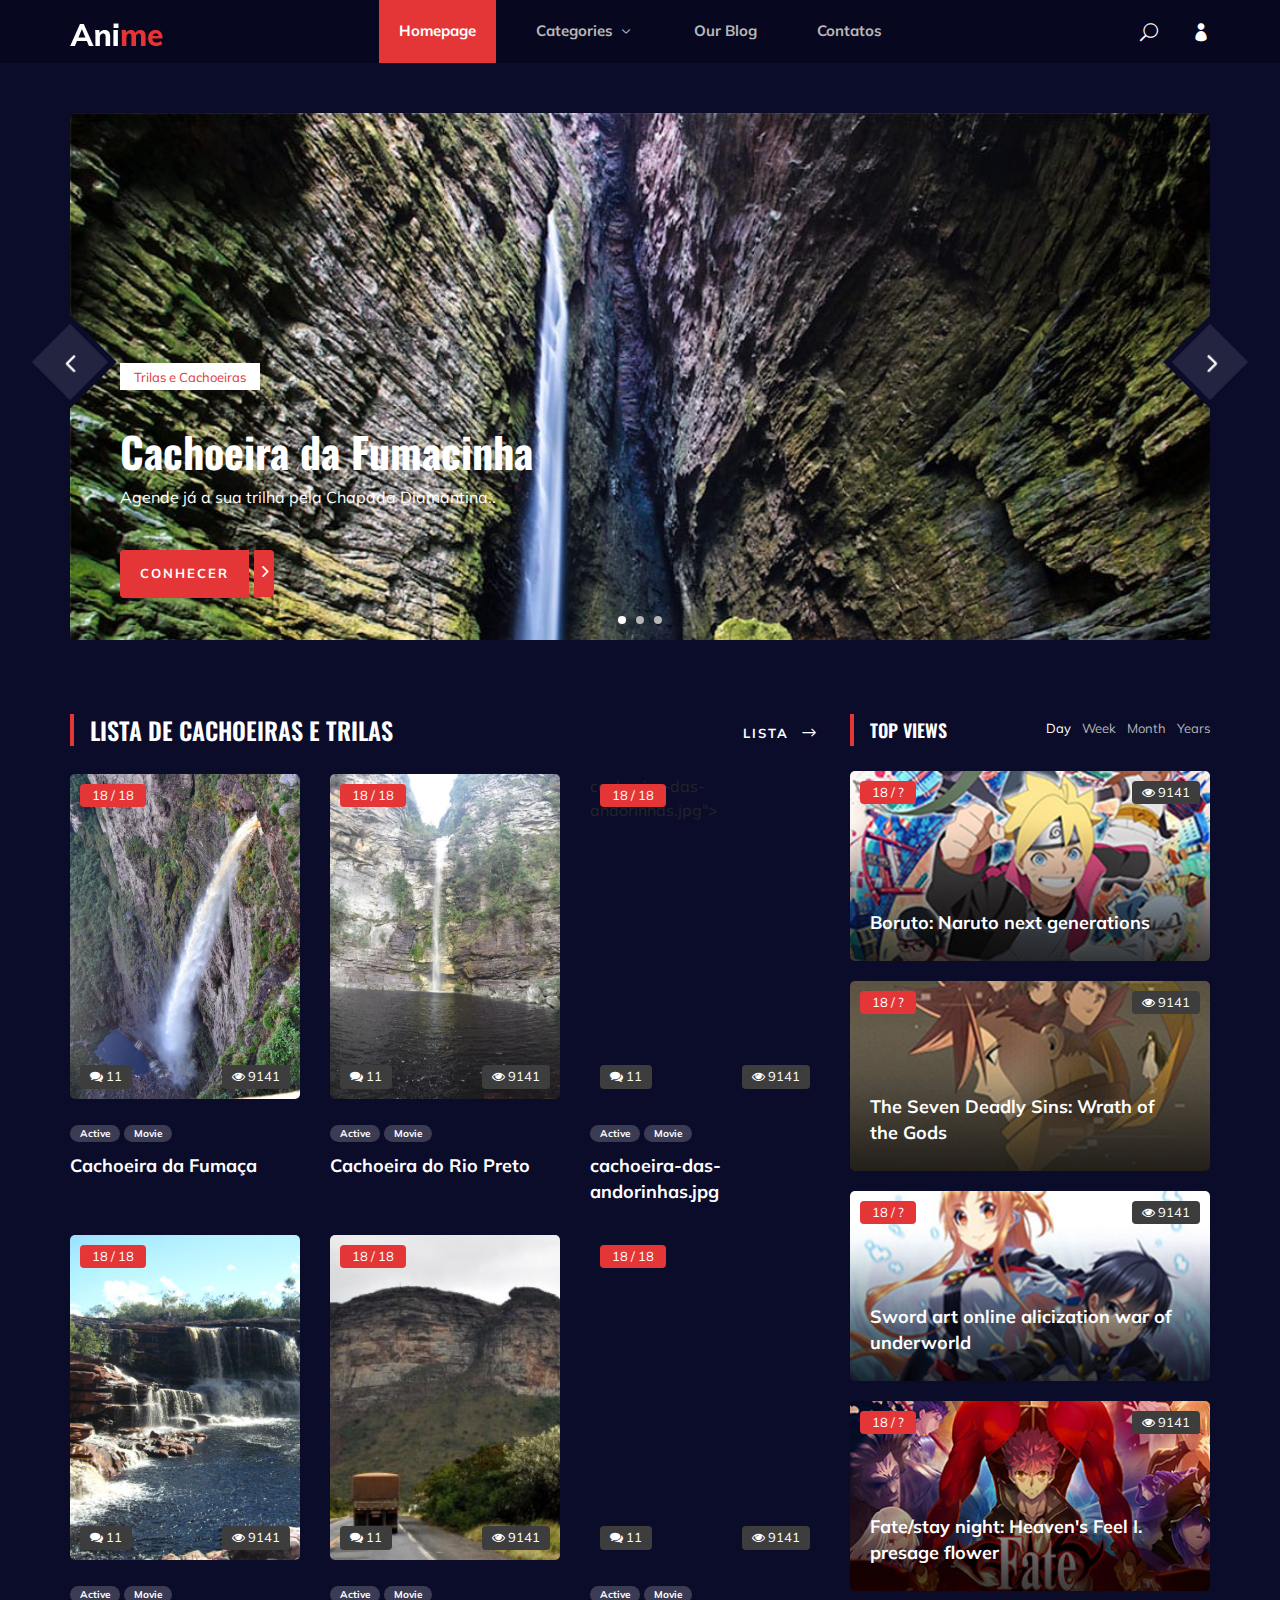
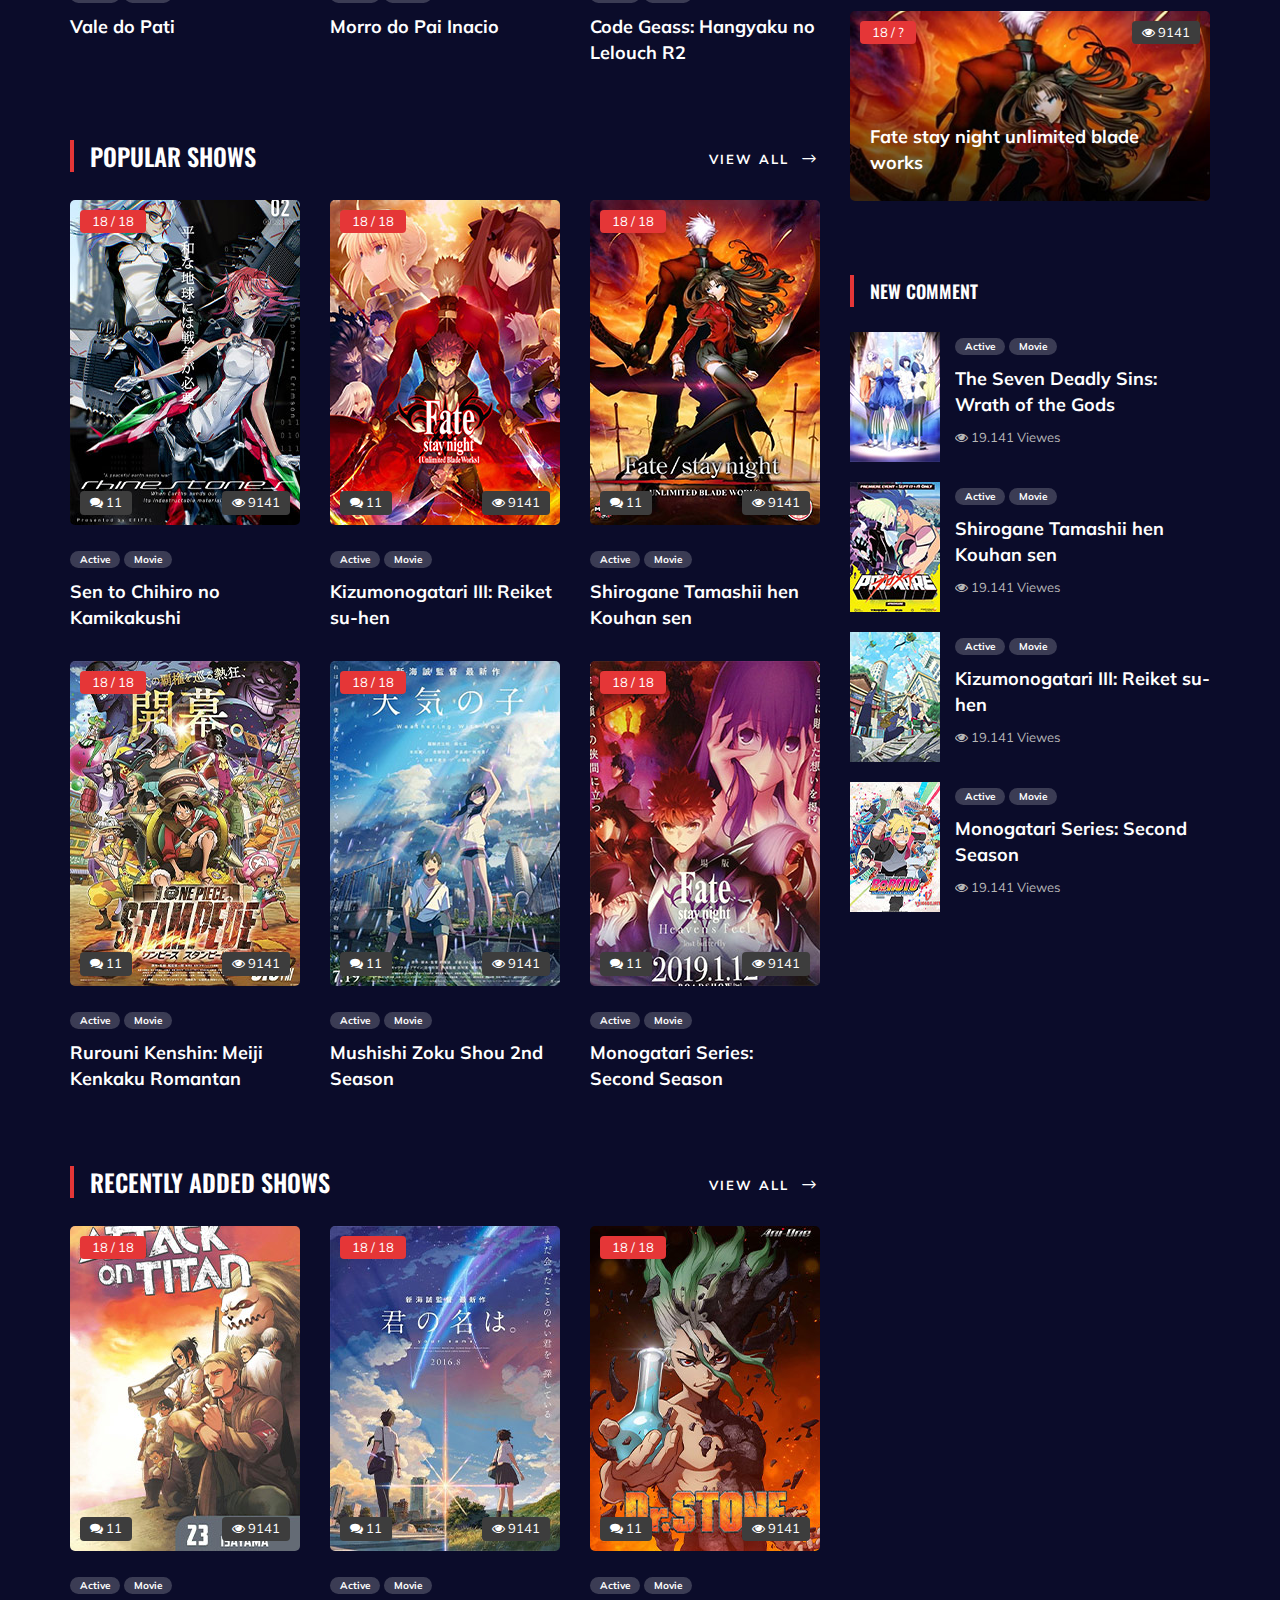
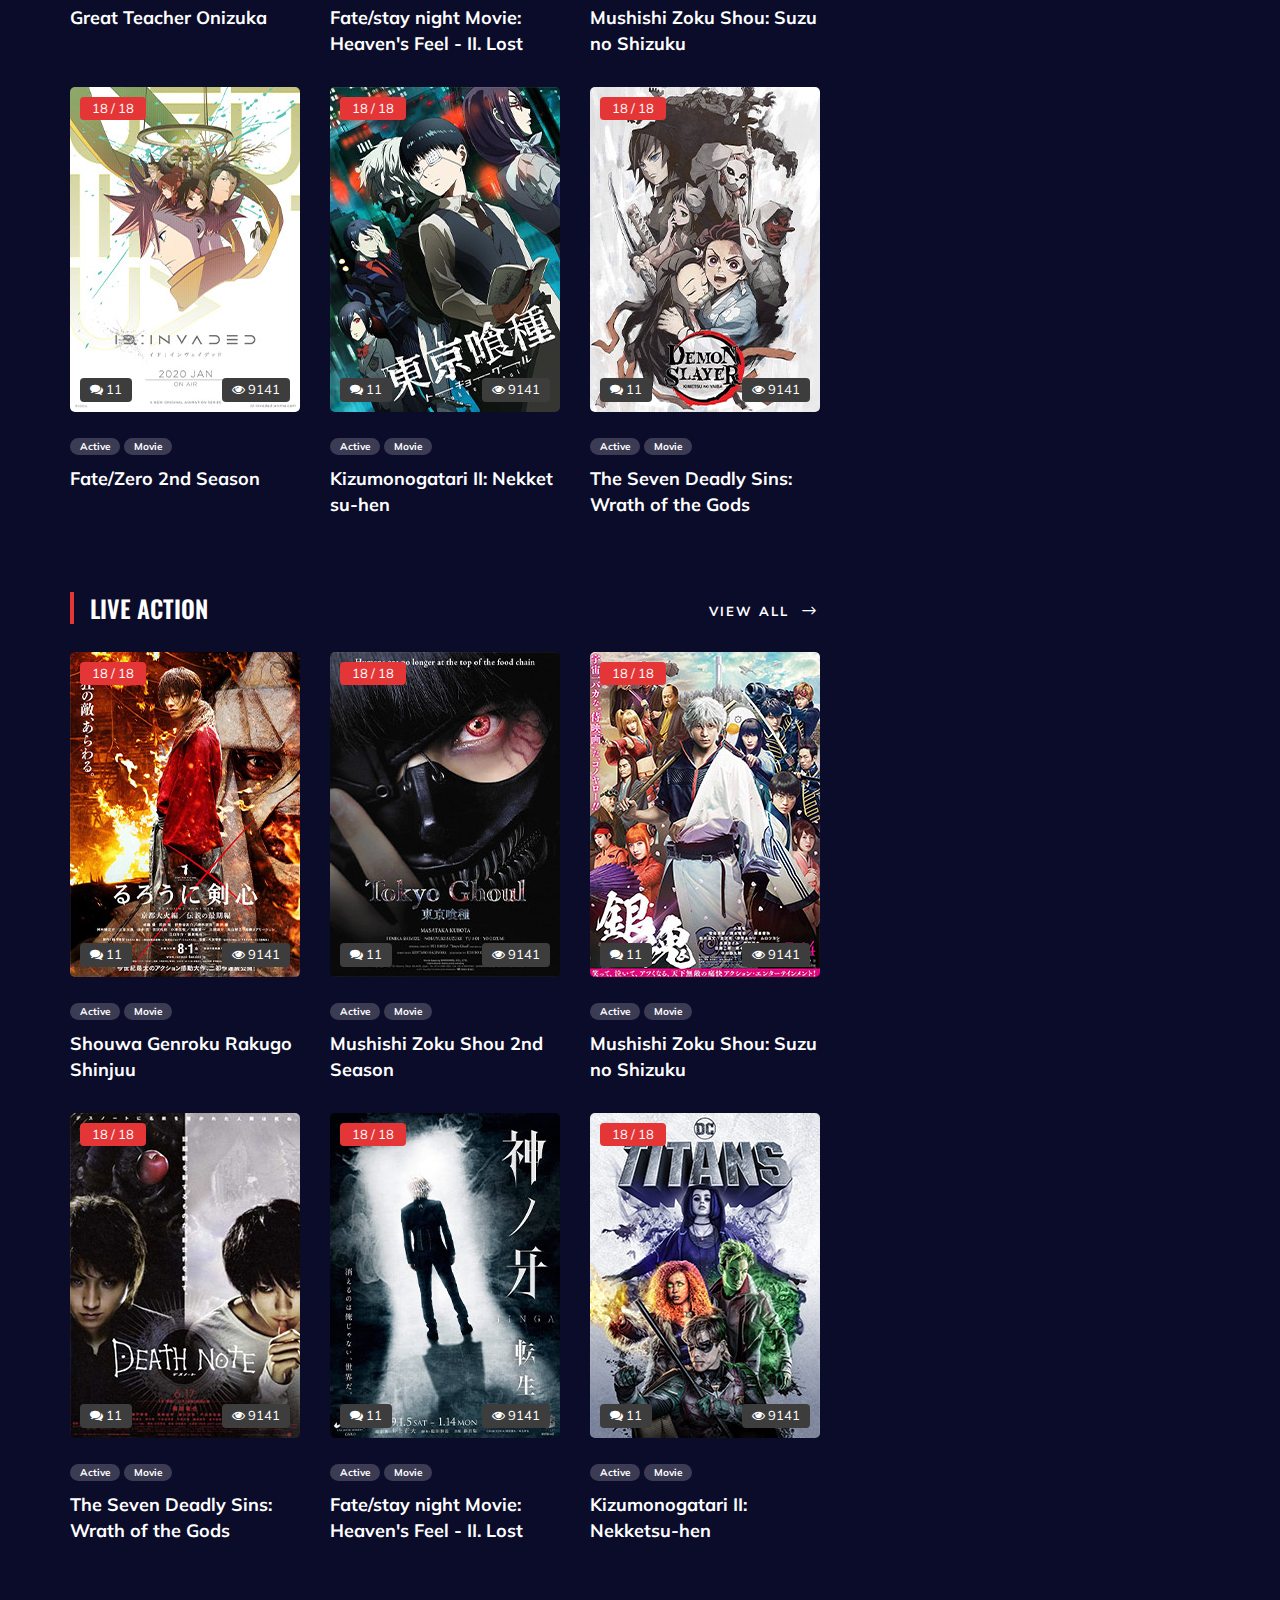
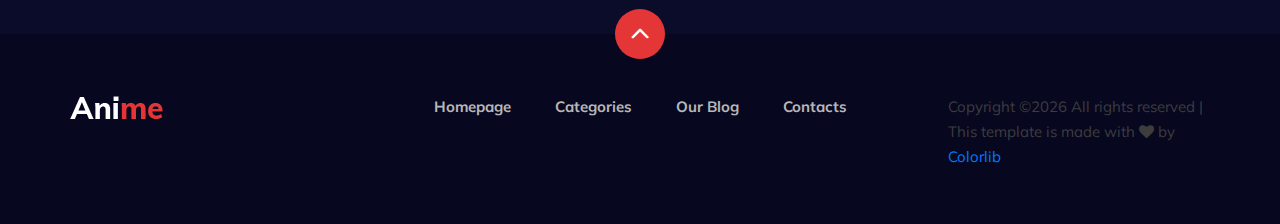
==== index.html @ 5fc37035 "primriro commit" ====
<!DOCTYPE html>
<html lang="zxx">

<head>
    <meta charset="UTF-8">
    <meta name="description" content="Anime Template">
    <meta name="keywords" content="Anime, unica, creative, html">
    <meta name="viewport" content="width=device-width, initial-scale=1.0">
    <meta http-equiv="X-UA-Compatible" content="ie=edge">
    <title>Turismo na Chapada</title>

    <!-- Google Font -->
    <link href="https://fonts.googleapis.com/css2?family=Oswald:wght@300;400;500;600;700&display=swap" rel="stylesheet">
    <link href="https://fonts.googleapis.com/css2?family=Mulish:wght@300;400;500;600;700;800;900&display=swap"
    rel="stylesheet">

    <!-- Css Styles -->
    <link rel="stylesheet" href="css/bootstrap.min.css" type="text/css">
    <link rel="stylesheet" href="css/font-awesome.min.css" type="text/css">
    <link rel="stylesheet" href="css/elegant-icons.css" type="text/css">
    <link rel="stylesheet" href="css/plyr.css" type="text/css">
    <link rel="stylesheet" href="css/nice-select.css" type="text/css">
    <link rel="stylesheet" href="css/owl.carousel.min.css" type="text/css">
    <link rel="stylesheet" href="css/slicknav.min.css" type="text/css">
    <link rel="stylesheet" href="css/style.css" type="text/css">
</head>

<body>
    <!-- Page Preloder -->
    <div id="preloder">
        <div class="loader"></div>
    </div>

    <!-- Header Section Begin -->
    <header class="header">
        <div class="container">
            <div class="row">
                <div class="col-lg-2">
                    <div class="header__logo">
                        <a href="./index.html">
                            <img src="img/logo.png" alt="">
                        </a>
                    </div>
                </div>
                <div class="col-lg-8">
                    <div class="header__nav">
                        <nav class="header__menu mobile-menu">
                            <ul>
                                <li class="active"><a href="./index.html">Homepage</a></li>
                                <li><a href="./categories.html">Categories <span class="arrow_carrot-down"></span></a>
                                    <ul class="dropdown">
                                        <li><a href="./categories.html">Categories</a></li>
                                        <li><a href="./anime-details.html">Anime Details</a></li>
                                        <li><a href="./anime-watching.html">Anime Watching</a></li>
                                        <li><a href="./blog-details.html">Blog Details</a></li>
                                        <li><a href="./signup.html">Sign Up</a></li>
                                        <li><a href="./login.html">Login</a></li>
                                    </ul>
                                </li>
                                <li><a href="./blog.html">Our Blog</a></li>
                                <li><a href="#">Contatos</a></li>
                            </ul>
                        </nav>
                    </div>
                </div>
                <div class="col-lg-2">
                    <div class="header__right">
                        <a href="#" class="search-switch"><span class="icon_search"></span></a>
                        <a href="./login.html"><span class="icon_profile"></span></a>
                    </div>
                </div>
            </div>
            <div id="mobile-menu-wrap"></div>
        </div>
    </header>
    <!-- Header End -->

    <!-- Hero Section Begin -->
    <section class="hero">
        <div class="container">
            <div class="hero__slider owl-carousel">
                <div class="hero__items set-bg" data-setbg="img/hero/cachoeira-da-fumacinha.jpg">
                    <div class="row">
                        <div class="col-lg-6">
                            <div class="hero__text">
                                <div class="label">Trilas e Cachoeiras</div>
                                <h2>Cachoeira da Fumacinha</h2>
                                <p>Agende já a sua trilha pela Chapada Diamantina..</p>
                                <a href="#"><span>Conhecer</span> <i class="fa fa-angle-right"></i></a>
                            </div>
                        </div>
                    </div>
                </div>
                <div class="hero__items set-bg" data-setbg="img/hero/cachoeira-do-buracao.jpg">
                    <div class="row">
                        <div class="col-lg-6">
                            <div class="hero__text">
                                <div class="label">Trilas e Cachoeiras</div>
                                <h2>Cachoeira do Buracão</h2>
                                <p>São 80m de queda dagua numa linda cachoeira...</p>
                                <a href="#"><span>Conhecer mais detalhes</span> <i class="fa fa-angle-right"></i></a>
                            </div>
                        </div>
                    </div>
                </div>
                <div class="hero__items set-bg" data-setbg="img/hero/cachoeira-do-licuri.jpg">
                    <div class="row">
                        <div class="col-lg-6">
                            <div class="hero__text">
                                <div class="label">Trilhas e Cachoeiras</div>
                                <h2>Cachoeira do Licuri</h2>
                                <p>Um belo oassis escondido..</p>
                                <a href="#"><span>Conhecer mais detalhes</span> <i class="fa fa-angle-right"></i></a>
                            </div>
                        </div>
                    </div>
                </div>
            </div>
        </div>
    </section>
    <!-- Hero Section End -->

    <!-- Product Section Begin -->
    <section class="product spad">
        <div class="container">
            <div class="row">
                <div class="col-lg-8">
                    <div class="trending__product">
                        <div class="row">
                            <div class="col-lg-8 col-md-8 col-sm-8">
                                <div class="section-title">
                                    <h4> Lista de Cachoeiras e Trilas</h4>
                                </div>
                            </div>
                            <div class="col-lg-4 col-md-4 col-sm-4">
                                <div class="btn__all">
                                    <a href="#" class="primary-btn">Lista <span class="arrow_right"></span></a>
                                </div>
                            </div>
                        </div>
                        <div class="row">
                            <div class="col-lg-4 col-md-6 col-sm-6">
                                <div class="product__item">
                                    <div class="product__item__pic set-bg" data-setbg="img/cachoeiras_trilhas/cachoeira-da-fumaca.jpg">
                                        <div class="ep">18 / 18</div>
                                        <div class="comment"><i class="fa fa-comments"></i> 11</div>
                                        <div class="view"><i class="fa fa-eye"></i> 9141</div>
                                    </div>
                                    <div class="product__item__text">
                                        <ul>
                                            <li>Active</li>
                                            <li>Movie</li>
                                        </ul>
                                        <h5><a href="#">Cachoeira da Fumaça</a></h5>
                                    </div>
                                </div>
                            </div>
                            <div class="col-lg-4 col-md-6 col-sm-6">
                                <div class="product__item">
                                    <div class="product__item__pic set-bg" data-setbg="img/cachoeiras_trilhas/cachoeira-do-rio-preto.jpg">
                                        <div class="ep">18 / 18</div>
                                        <div class="comment"><i class="fa fa-comments"></i> 11</div>
                                        <div class="view"><i class="fa fa-eye"></i> 9141</div>
                                    </div>
                                    <div class="product__item__text">
                                        <ul>
                                            <li>Active</li>
                                            <li>Movie</li>
                                        </ul>
                                        <h5><a href="#">Cachoeira do Rio Preto</a></h5>
                                    </div>
                                </div>
                            </div>
                            <div class="col-lg-4 col-md-6 col-sm-6">
                                <div class="product__item">
                                    <div class="product__item__pic set-bg" data-setbg="img/                                    <div class="product__item__pic set-bg" data-setbg="img/cachoeiras_trilhas/cachoeira-das-andorinhas.jpg">
                                        cachoeira-das-andorinhas.jpg">
                                        <div class="ep">18 / 18</div>
                                        <div class="comment"><i class="fa fa-comments"></i> 11</div>
                                        <div class="view"><i class="fa fa-eye"></i> 9141</div>
                                    </div>
                                    <div class="product__item__text">
                                        <ul>
                                            <li>Active</li>
                                            <li>Movie</li>
                                        </ul>
                                        <h5><a href="#">cachoeira-das-andorinhas.jpg</a></h5>
                                    </div>
                                </div>
                            </div>
                            <div class="col-lg-4 col-md-6 col-sm-6">
                                <div class="product__item">
                                    <div class="product__item__pic set-bg" data-setbg="img/cachoeiras_trilhas/cachoeira-das-andorinhas.jpg">
                                        <div class="ep">18 / 18</div>
                                        <div class="comment"><i class="fa fa-comments"></i> 11</div>
                                        <div class="view"><i class="fa fa-eye"></i> 9141</div>
                                    </div>
                                    <div class="product__item__text">
                                        <ul>
                                            <li>Active</li>
                                            <li>Movie</li>
                                        </ul>
                                        <h5><a href="#">Vale do Pati</a></h5>
                                    </div>
                                </div>
                            </div>
                            <div class="col-lg-4 col-md-6 col-sm-6">
                                <div class="product__item">
                                    <div class="product__item__pic set-bg" data-setbg="img/cachoeiras_trilhas/morro-do-pai-inacio.jpg">
                                        <div class="ep">18 / 18</div>
                                        <div class="comment"><i class="fa fa-comments"></i> 11</div>
                                        <div class="view"><i class="fa fa-eye"></i> 9141</div>
                                    </div>
                                    <div class="product__item__text">
                                        <ul>
                                            <li>Active</li>
                                            <li>Movie</li>
                                        </ul>
                                        <h5><a href="#">Morro do Pai Inacio</a></h5>
                                    </div>
                                </div>
                            </div>
                            <div class="col-lg-4 col-md-6 col-sm-6">
                                <div class="product__item">
                                    <div class="product__item__pic set-bg" data-setbg="img/trending/trend-6.jpg">
                                        <div class="ep">18 / 18</div>
                                        <div class="comment"><i class="fa fa-comments"></i> 11</div>
                                        <div class="view"><i class="fa fa-eye"></i> 9141</div>
                                    </div>
                                    <div class="product__item__text">
                                        <ul>
                                            <li>Active</li>
                                            <li>Movie</li>
                                        </ul>
                                        <h5><a href="#">Code Geass: Hangyaku no Lelouch R2</a></h5>
                                    </div>
                                </div>
                            </div>
                        </div>
                    </div>
                    <div class="popular__product">
                        <div class="row">
                            <div class="col-lg-8 col-md-8 col-sm-8">
                                <div class="section-title">
                                    <h4>Popular Shows</h4>
                                </div>
                            </div>
                            <div class="col-lg-4 col-md-4 col-sm-4">
                                <div class="btn__all">
                                    <a href="#" class="primary-btn">View All <span class="arrow_right"></span></a>
                                </div>
                            </div>
                        </div>
                        <div class="row">
                            <div class="col-lg-4 col-md-6 col-sm-6">
                                <div class="product__item">
                                    <div class="product__item__pic set-bg" data-setbg="img/popular/popular-1.jpg">
                                        <div class="ep">18 / 18</div>
                                        <div class="comment"><i class="fa fa-comments"></i> 11</div>
                                        <div class="view"><i class="fa fa-eye"></i> 9141</div>
                                    </div>
                                    <div class="product__item__text">
                                        <ul>
                                            <li>Active</li>
                                            <li>Movie</li>
                                        </ul>
                                        <h5><a href="#">Sen to Chihiro no Kamikakushi</a></h5>
                                    </div>
                                </div>
                            </div>
                            <div class="col-lg-4 col-md-6 col-sm-6">
                                <div class="product__item">
                                    <div class="product__item__pic set-bg" data-setbg="img/popular/popular-2.jpg">
                                        <div class="ep">18 / 18</div>
                                        <div class="comment"><i class="fa fa-comments"></i> 11</div>
                                        <div class="view"><i class="fa fa-eye"></i> 9141</div>
                                    </div>
                                    <div class="product__item__text">
                                        <ul>
                                            <li>Active</li>
                                            <li>Movie</li>
                                        </ul>
                                        <h5><a href="#">Kizumonogatari III: Reiket su-hen</a></h5>
                                    </div>
                                </div>
                            </div>
                            <div class="col-lg-4 col-md-6 col-sm-6">
                                <div class="product__item">
                                    <div class="product__item__pic set-bg" data-setbg="img/popular/popular-3.jpg">
                                        <div class="ep">18 / 18</div>
                                        <div class="comment"><i class="fa fa-comments"></i> 11</div>
                                        <div class="view"><i class="fa fa-eye"></i> 9141</div>
                                    </div>
                                    <div class="product__item__text">
                                        <ul>
                                            <li>Active</li>
                                            <li>Movie</li>
                                        </ul>
                                        <h5><a href="#">Shirogane Tamashii hen Kouhan sen</a></h5>
                                    </div>
                                </div>
                            </div>
                            <div class="col-lg-4 col-md-6 col-sm-6">
                                <div class="product__item">
                                    <div class="product__item__pic set-bg" data-setbg="img/popular/popular-4.jpg">
                                        <div class="ep">18 / 18</div>
                                        <div class="comment"><i class="fa fa-comments"></i> 11</div>
                                        <div class="view"><i class="fa fa-eye"></i> 9141</div>
                                    </div>
                                    <div class="product__item__text">
                                        <ul>
                                            <li>Active</li>
                                            <li>Movie</li>
                                        </ul>
                                        <h5><a href="#">Rurouni Kenshin: Meiji Kenkaku Romantan</a></h5>
                                    </div>
                                </div>
                            </div>
                            <div class="col-lg-4 col-md-6 col-sm-6">
                                <div class="product__item">
                                    <div class="product__item__pic set-bg" data-setbg="img/popular/popular-5.jpg">
                                        <div class="ep">18 / 18</div>
                                        <div class="comment"><i class="fa fa-comments"></i> 11</div>
                                        <div class="view"><i class="fa fa-eye"></i> 9141</div>
                                    </div>
                                    <div class="product__item__text">
                                        <ul>
                                            <li>Active</li>
                                            <li>Movie</li>
                                        </ul>
                                        <h5><a href="#">Mushishi Zoku Shou 2nd Season</a></h5>
                                    </div>
                                </div>
                            </div>
                            <div class="col-lg-4 col-md-6 col-sm-6">
                                <div class="product__item">
                                    <div class="product__item__pic set-bg" data-setbg="img/popular/popular-6.jpg">
                                        <div class="ep">18 / 18</div>
                                        <div class="comment"><i class="fa fa-comments"></i> 11</div>
                                        <div class="view"><i class="fa fa-eye"></i> 9141</div>
                                    </div>
                                    <div class="product__item__text">
                                        <ul>
                                            <li>Active</li>
                                            <li>Movie</li>
                                        </ul>
                                        <h5><a href="#">Monogatari Series: Second Season</a></h5>
                                    </div>
                                </div>
                            </div>
                        </div>
                    </div>
                    <div class="recent__product">
                        <div class="row">
                            <div class="col-lg-8 col-md-8 col-sm-8">
                                <div class="section-title">
                                    <h4>Recently Added Shows</h4>
                                </div>
                            </div>
                            <div class="col-lg-4 col-md-4 col-sm-4">
                                <div class="btn__all">
                                    <a href="#" class="primary-btn">View All <span class="arrow_right"></span></a>
                                </div>
                            </div>
                        </div>
                        <div class="row">
                            <div class="col-lg-4 col-md-6 col-sm-6">
                                <div class="product__item">
                                    <div class="product__item__pic set-bg" data-setbg="img/recent/recent-1.jpg">
                                        <div class="ep">18 / 18</div>
                                        <div class="comment"><i class="fa fa-comments"></i> 11</div>
                                        <div class="view"><i class="fa fa-eye"></i> 9141</div>
                                    </div>
                                    <div class="product__item__text">
                                        <ul>
                                            <li>Active</li>
                                            <li>Movie</li>
                                        </ul>
                                        <h5><a href="#">Great Teacher Onizuka</a></h5>
                                    </div>
                                </div>
                            </div>
                            <div class="col-lg-4 col-md-6 col-sm-6">
                                <div class="product__item">
                                    <div class="product__item__pic set-bg" data-setbg="img/recent/recent-2.jpg">
                                        <div class="ep">18 / 18</div>
                                        <div class="comment"><i class="fa fa-comments"></i> 11</div>
                                        <div class="view"><i class="fa fa-eye"></i> 9141</div>
                                    </div>
                                    <div class="product__item__text">
                                        <ul>
                                            <li>Active</li>
                                            <li>Movie</li>
                                        </ul>
                                        <h5><a href="#">Fate/stay night Movie: Heaven's Feel - II. Lost</a></h5>
                                    </div>
                                </div>
                            </div>
                            <div class="col-lg-4 col-md-6 col-sm-6">
                                <div class="product__item">
                                    <div class="product__item__pic set-bg" data-setbg="img/recent/recent-3.jpg">
                                        <div class="ep">18 / 18</div>
                                        <div class="comment"><i class="fa fa-comments"></i> 11</div>
                                        <div class="view"><i class="fa fa-eye"></i> 9141</div>
                                    </div>
                                    <div class="product__item__text">
                                        <ul>
                                            <li>Active</li>
                                            <li>Movie</li>
                                        </ul>
                                        <h5><a href="#">Mushishi Zoku Shou: Suzu no Shizuku</a></h5>
                                    </div>
                                </div>
                            </div>
                            <div class="col-lg-4 col-md-6 col-sm-6">
                                <div class="product__item">
                                    <div class="product__item__pic set-bg" data-setbg="img/recent/recent-4.jpg">
                                        <div class="ep">18 / 18</div>
                                        <div class="comment"><i class="fa fa-comments"></i> 11</div>
                                        <div class="view"><i class="fa fa-eye"></i> 9141</div>
                                    </div>
                                    <div class="product__item__text">
                                        <ul>
                                            <li>Active</li>
                                            <li>Movie</li>
                                        </ul>
                                        <h5><a href="#">Fate/Zero 2nd Season</a></h5>
                                    </div>
                                </div>
                            </div>
                            <div class="col-lg-4 col-md-6 col-sm-6">
                                <div class="product__item">
                                    <div class="product__item__pic set-bg" data-setbg="img/recent/recent-5.jpg">
                                        <div class="ep">18 / 18</div>
                                        <div class="comment"><i class="fa fa-comments"></i> 11</div>
                                        <div class="view"><i class="fa fa-eye"></i> 9141</div>
                                    </div>
                                    <div class="product__item__text">
                                        <ul>
                                            <li>Active</li>
                                            <li>Movie</li>
                                        </ul>
                                        <h5><a href="#">Kizumonogatari II: Nekket su-hen</a></h5>
                                    </div>
                                </div>
                            </div>
                            <div class="col-lg-4 col-md-6 col-sm-6">
                                <div class="product__item">
                                    <div class="product__item__pic set-bg" data-setbg="img/recent/recent-6.jpg">
                                        <div class="ep">18 / 18</div>
                                        <div class="comment"><i class="fa fa-comments"></i> 11</div>
                                        <div class="view"><i class="fa fa-eye"></i> 9141</div>
                                    </div>
                                    <div class="product__item__text">
                                        <ul>
                                            <li>Active</li>
                                            <li>Movie</li>
                                        </ul>
                                        <h5><a href="#">The Seven Deadly Sins: Wrath of the Gods</a></h5>
                                    </div>
                                </div>
                            </div>
                        </div>
                    </div>
                    <div class="live__product">
                        <div class="row">
                            <div class="col-lg-8 col-md-8 col-sm-8">
                                <div class="section-title">
                                    <h4>Live Action</h4>
                                </div>
                            </div>
                            <div class="col-lg-4 col-md-4 col-sm-4">
                                <div class="btn__all">
                                    <a href="#" class="primary-btn">View All <span class="arrow_right"></span></a>
                                </div>
                            </div>
                        </div>
                        <div class="row">
                            <div class="col-lg-4 col-md-6 col-sm-6">
                                <div class="product__item">
                                    <div class="product__item__pic set-bg" data-setbg="img/live/live-1.jpg">
                                        <div class="ep">18 / 18</div>
                                        <div class="comment"><i class="fa fa-comments"></i> 11</div>
                                        <div class="view"><i class="fa fa-eye"></i> 9141</div>
                                    </div>
                                    <div class="product__item__text">
                                        <ul>
                                            <li>Active</li>
                                            <li>Movie</li>
                                        </ul>
                                        <h5><a href="#">Shouwa Genroku Rakugo Shinjuu</a></h5>
                                    </div>
                                </div>
                            </div>
                            <div class="col-lg-4 col-md-6 col-sm-6">
                                <div class="product__item">
                                    <div class="product__item__pic set-bg" data-setbg="img/live/live-2.jpg">
                                        <div class="ep">18 / 18</div>
                                        <div class="comment"><i class="fa fa-comments"></i> 11</div>
                                        <div class="view"><i class="fa fa-eye"></i> 9141</div>
                                    </div>
                                    <div class="product__item__text">
                                        <ul>
                                            <li>Active</li>
                                            <li>Movie</li>
                                        </ul>
                                        <h5><a href="#">Mushishi Zoku Shou 2nd Season</a></h5>
                                    </div>
                                </div>
                            </div>
                            <div class="col-lg-4 col-md-6 col-sm-6">
                                <div class="product__item">
                                    <div class="product__item__pic set-bg" data-setbg="img/live/live-3.jpg">
                                        <div class="ep">18 / 18</div>
                                        <div class="comment"><i class="fa fa-comments"></i> 11</div>
                                        <div class="view"><i class="fa fa-eye"></i> 9141</div>
                                    </div>
                                    <div class="product__item__text">
                                        <ul>
                                            <li>Active</li>
                                            <li>Movie</li>
                                        </ul>
                                        <h5><a href="#">Mushishi Zoku Shou: Suzu no Shizuku</a></h5>
                                    </div>
                                </div>
                            </div>
                            <div class="col-lg-4 col-md-6 col-sm-6">
                                <div class="product__item">
                                    <div class="product__item__pic set-bg" data-setbg="img/live/live-4.jpg">
                                        <div class="ep">18 / 18</div>
                                        <div class="comment"><i class="fa fa-comments"></i> 11</div>
                                        <div class="view"><i class="fa fa-eye"></i> 9141</div>
                                    </div>
                                    <div class="product__item__text">
                                        <ul>
                                            <li>Active</li>
                                            <li>Movie</li>
                                        </ul>
                                        <h5><a href="#">The Seven Deadly Sins: Wrath of the Gods</a></h5>
                                    </div>
                                </div>
                            </div>
                            <div class="col-lg-4 col-md-6 col-sm-6">
                                <div class="product__item">
                                    <div class="product__item__pic set-bg" data-setbg="img/live/live-5.jpg">
                                        <div class="ep">18 / 18</div>
                                        <div class="comment"><i class="fa fa-comments"></i> 11</div>
                                        <div class="view"><i class="fa fa-eye"></i> 9141</div>
                                    </div>
                                    <div class="product__item__text">
                                        <ul>
                                            <li>Active</li>
                                            <li>Movie</li>
                                        </ul>
                                        <h5><a href="#">Fate/stay night Movie: Heaven's Feel - II. Lost</a></h5>
                                    </div>
                                </div>
                            </div>
                            <div class="col-lg-4 col-md-6 col-sm-6">
                                <div class="product__item">
                                    <div class="product__item__pic set-bg" data-setbg="img/live/live-6.jpg">
                                        <div class="ep">18 / 18</div>
                                        <div class="comment"><i class="fa fa-comments"></i> 11</div>
                                        <div class="view"><i class="fa fa-eye"></i> 9141</div>
                                    </div>
                                    <div class="product__item__text">
                                        <ul>
                                            <li>Active</li>
                                            <li>Movie</li>
                                        </ul>
                                        <h5><a href="#">Kizumonogatari II: Nekketsu-hen</a></h5>
                                    </div>
                                </div>
                            </div>
                        </div>
                    </div>
                </div>
                <div class="col-lg-4 col-md-6 col-sm-8">
                    <div class="product__sidebar">
                        <div class="product__sidebar__view">
                            <div class="section-title">
                                <h5>Top Views</h5>
                            </div>
                            <ul class="filter__controls">
                                <li class="active" data-filter="*">Day</li>
                                <li data-filter=".week">Week</li>
                                <li data-filter=".month">Month</li>
                                <li data-filter=".years">Years</li>
                            </ul>
                            <div class="filter__gallery">
                                <div class="product__sidebar__view__item set-bg mix day years"
                                data-setbg="img/sidebar/tv-1.jpg">
                                <div class="ep">18 / ?</div>
                                <div class="view"><i class="fa fa-eye"></i> 9141</div>
                                <h5><a href="#">Boruto: Naruto next generations</a></h5>
                            </div>
                            <div class="product__sidebar__view__item set-bg mix month week"
                            data-setbg="img/sidebar/tv-2.jpg">
                            <div class="ep">18 / ?</div>
                            <div class="view"><i class="fa fa-eye"></i> 9141</div>
                            <h5><a href="#">The Seven Deadly Sins: Wrath of the Gods</a></h5>
                        </div>
                        <div class="product__sidebar__view__item set-bg mix week years"
                        data-setbg="img/sidebar/tv-3.jpg">
                        <div class="ep">18 / ?</div>
                        <div class="view"><i class="fa fa-eye"></i> 9141</div>
                        <h5><a href="#">Sword art online alicization war of underworld</a></h5>
                    </div>
                    <div class="product__sidebar__view__item set-bg mix years month"
                    data-setbg="img/sidebar/tv-4.jpg">
                    <div class="ep">18 / ?</div>
                    <div class="view"><i class="fa fa-eye"></i> 9141</div>
                    <h5><a href="#">Fate/stay night: Heaven's Feel I. presage flower</a></h5>
                </div>
                <div class="product__sidebar__view__item set-bg mix day"
                data-setbg="img/sidebar/tv-5.jpg">
                <div class="ep">18 / ?</div>
                <div class="view"><i class="fa fa-eye"></i> 9141</div>
                <h5><a href="#">Fate stay night unlimited blade works</a></h5>
            </div>
        </div>
    </div>
    <div class="product__sidebar__comment">
        <div class="section-title">
            <h5>New Comment</h5>
        </div>
        <div class="product__sidebar__comment__item">
            <div class="product__sidebar__comment__item__pic">
                <img src="img/sidebar/comment-1.jpg" alt="">
            </div>
            <div class="product__sidebar__comment__item__text">
                <ul>
                    <li>Active</li>
                    <li>Movie</li>
                </ul>
                <h5><a href="#">The Seven Deadly Sins: Wrath of the Gods</a></h5>
                <span><i class="fa fa-eye"></i> 19.141 Viewes</span>
            </div>
        </div>
        <div class="product__sidebar__comment__item">
            <div class="product__sidebar__comment__item__pic">
                <img src="img/sidebar/comment-2.jpg" alt="">
            </div>
            <div class="product__sidebar__comment__item__text">
                <ul>
                    <li>Active</li>
                    <li>Movie</li>
                </ul>
                <h5><a href="#">Shirogane Tamashii hen Kouhan sen</a></h5>
                <span><i class="fa fa-eye"></i> 19.141 Viewes</span>
            </div>
        </div>
        <div class="product__sidebar__comment__item">
            <div class="product__sidebar__comment__item__pic">
                <img src="img/sidebar/comment-3.jpg" alt="">
            </div>
            <div class="product__sidebar__comment__item__text">
                <ul>
                    <li>Active</li>
                    <li>Movie</li>
                </ul>
                <h5><a href="#">Kizumonogatari III: Reiket su-hen</a></h5>
                <span><i class="fa fa-eye"></i> 19.141 Viewes</span>
            </div>
        </div>
        <div class="product__sidebar__comment__item">
            <div class="product__sidebar__comment__item__pic">
                <img src="img/sidebar/comment-4.jpg" alt="">
            </div>
            <div class="product__sidebar__comment__item__text">
                <ul>
                    <li>Active</li>
                    <li>Movie</li>
                </ul>
                <h5><a href="#">Monogatari Series: Second Season</a></h5>
                <span><i class="fa fa-eye"></i> 19.141 Viewes</span>
            </div>
        </div>
    </div>
</div>
</div>
</div>
</div>
</section>
<!-- Product Section End -->

<!-- Footer Section Begin -->
<footer class="footer">
    <div class="page-up">
        <a href="#" id="scrollToTopButton"><span class="arrow_carrot-up"></span></a>
    </div>
    <div class="container">
        <div class="row">
            <div class="col-lg-3">
                <div class="footer__logo">
                    <a href="./index.html"><img src="img/logo.png" alt=""></a>
                </div>
            </div>
            <div class="col-lg-6">
                <div class="footer__nav">
                    <ul>
                        <li class="active"><a href="./index.html">Homepage</a></li>
                        <li><a href="./categories.html">Categories</a></li>
                        <li><a href="./blog.html">Our Blog</a></li>
                        <li><a href="#">Contacts</a></li>
                    </ul>
                </div>
            </div>
            <div class="col-lg-3">
                <p><!-- Link back to Colorlib can't be removed. Template is licensed under CC BY 3.0. -->
                  Copyright &copy;<script>document.write(new Date().getFullYear());</script> All rights reserved | This template is made with <i class="fa fa-heart" aria-hidden="true"></i> by <a href="https://colorlib.com" target="_blank">Colorlib</a>
                  <!-- Link back to Colorlib can't be removed. Template is licensed under CC BY 3.0. --></p>

              </div>
          </div>
      </div>
  </footer>
  <!-- Footer Section End -->

  <!-- Search model Begin -->
  <div class="search-model">
    <div class="h-100 d-flex align-items-center justify-content-center">
        <div class="search-close-switch"><i class="icon_close"></i></div>
        <form class="search-model-form">
            <input type="text" id="search-input" placeholder="Search here.....">
        </form>
    </div>
</div>
<!-- Search model end -->

<!-- Js Plugins -->
<script src="js/jquery-3.3.1.min.js"></script>
<script src="js/bootstrap.min.js"></script>
<script src="js/player.js"></script>
<script src="js/jquery.nice-select.min.js"></script>
<script src="js/mixitup.min.js"></script>
<script src="js/jquery.slicknav.js"></script>
<script src="js/owl.carousel.min.js"></script>
<script src="js/main.js"></script>


</body>

</html>
---- css/elegant-icons.css ----
@font-face {
	font-family: 'ElegantIcons';
	src:url('../fonts/ElegantIcons.eot');
	src:url('../fonts/ElegantIcons.eot?#iefix') format('embedded-opentype'),
		url('../fonts/ElegantIcons.woff') format('woff'),
		url('../fonts/ElegantIcons.ttf') format('truetype'),
		url('../fonts/ElegantIcons.svg#ElegantIcons') format('svg');
	font-weight: normal;
	font-style: normal;
}

/* Use the following CSS code if you want to use data attributes for inserting your icons */
[data-icon]:before {
	font-family: 'ElegantIcons';
	content: attr(data-icon);
	speak: none;
	font-weight: normal;
	font-variant: normal;
	text-transform: none;
	line-height: 1;
	-webkit-font-smoothing: antialiased;
	-moz-osx-font-smoothing: grayscale;
}

/* Use the following CSS code if you want to have a class per icon */
/*
Instead of a list of all class selectors,
you can use the generic selector below, but it's slower:
[class*="your-class-prefix"] {
*/
.arrow_up, .arrow_down, .arrow_left, .arrow_right, .arrow_left-up, .arrow_right-up, .arrow_right-down, .arrow_left-down, .arrow-up-down, .arrow_up-down_alt, .arrow_left-right_alt, .arrow_left-right, .arrow_expand_alt2, .arrow_expand_alt, .arrow_condense, .arrow_expand, .arrow_move, .arrow_carrot-up, .arrow_carrot-down, .arrow_carrot-left, .arrow_carrot-right, .arrow_carrot-2up, .arrow_carrot-2down, .arrow_carrot-2left, .arrow_carrot-2right, .arrow_carrot-up_alt2, .arrow_carrot-down_alt2, .arrow_carrot-left_alt2, .arrow_carrot-right_alt2, .arrow_carrot-2up_alt2, .arrow_carrot-2down_alt2, .arrow_carrot-2left_alt2, .arrow_carrot-2right_alt2, .arrow_triangle-up, .arrow_triangle-down, .arrow_triangle-left, .arrow_triangle-right, .arrow_triangle-up_alt2, .arrow_triangle-down_alt2, .arrow_triangle-left_alt2, .arrow_triangle-right_alt2, .arrow_back, .icon_minus-06, .icon_plus, .icon_close, .icon_check, .icon_minus_alt2, .icon_plus_alt2, .icon_close_alt2, .icon_check_alt2, .icon_zoom-out_alt, .icon_zoom-in_alt, .icon_search, .icon_box-empty, .icon_box-selected, .icon_minus-box, .icon_plus-box, .icon_box-checked, .icon_circle-empty, .icon_circle-slelected, .icon_stop_alt2, .icon_stop, .icon_pause_alt2, .icon_pause, .icon_menu, .icon_menu-square_alt2, .icon_menu-circle_alt2, .icon_ul, .icon_ol, .icon_adjust-horiz, .icon_adjust-vert, .icon_document_alt, .icon_documents_alt, .icon_pencil, .icon_pencil-edit_alt, .icon_pencil-edit, .icon_folder-alt, .icon_folder-open_alt, .icon_folder-add_alt, .icon_info_alt, .icon_error-oct_alt, .icon_error-circle_alt, .icon_error-triangle_alt, .icon_question_alt2, .icon_question, .icon_comment_alt, .icon_chat_alt, .icon_vol-mute_alt, .icon_volume-low_alt, .icon_volume-high_alt, .icon_quotations, .icon_quotations_alt2, .icon_clock_alt, .icon_lock_alt, .icon_lock-open_alt, .icon_key_alt, .icon_cloud_alt, .icon_cloud-upload_alt, .icon_cloud-download_alt, .icon_image, .icon_images, .icon_lightbulb_alt, .icon_gift_alt, .icon_house_alt, .icon_genius, .icon_mobile, .icon_tablet, .icon_laptop, .icon_desktop, .icon_camera_alt, .icon_mail_alt, .icon_cone_alt, .icon_ribbon_alt, .icon_bag_alt, .icon_creditcard, .icon_cart_alt, .icon_paperclip, .icon_tag_alt, .icon_tags_alt, .icon_trash_alt, .icon_cursor_alt, .icon_mic_alt, .icon_compass_alt, .icon_pin_alt, .icon_pushpin_alt, .icon_map_alt, .icon_drawer_alt, .icon_toolbox_alt, .icon_book_alt, .icon_calendar, .icon_film, .icon_table, .icon_contacts_alt, .icon_headphones, .icon_lifesaver, .icon_piechart, .icon_refresh, .icon_link_alt, .icon_link, .icon_loading, .icon_blocked, .icon_archive_alt, .icon_heart_alt, .icon_star_alt, .icon_star-half_alt, .icon_star, .icon_star-half, .icon_tools, .icon_tool, .icon_cog, .icon_cogs, .arrow_up_alt, .arrow_down_alt, .arrow_left_alt, .arrow_right_alt, .arrow_left-up_alt, .arrow_right-up_alt, .arrow_right-down_alt, .arrow_left-down_alt, .arrow_condense_alt, .arrow_expand_alt3, .arrow_carrot_up_alt, .arrow_carrot-down_alt, .arrow_carrot-left_alt, .arrow_carrot-right_alt, .arrow_carrot-2up_alt, .arrow_carrot-2dwnn_alt, .arrow_carrot-2left_alt, .arrow_carrot-2right_alt, .arrow_triangle-up_alt, .arrow_triangle-down_alt, .arrow_triangle-left_alt, .arrow_triangle-right_alt, .icon_minus_alt, .icon_plus_alt, .icon_close_alt, .icon_check_alt, .icon_zoom-out, .icon_zoom-in, .icon_stop_alt, .icon_menu-square_alt, .icon_menu-circle_alt, .icon_document, .icon_documents, .icon_pencil_alt, .icon_folder, .icon_folder-open, .icon_folder-add, .icon_folder_upload, .icon_folder_download, .icon_info, .icon_error-circle, .icon_error-oct, .icon_error-triangle, .icon_question_alt, .icon_comment, .icon_chat, .icon_vol-mute, .icon_volume-low, .icon_volume-high, .icon_quotations_alt, .icon_clock, .icon_lock, .icon_lock-open, .icon_key, .icon_cloud, .icon_cloud-upload, .icon_cloud-download, .icon_lightbulb, .icon_gift, .icon_house, .icon_camera, .icon_mail, .icon_cone, .icon_ribbon, .icon_bag, .icon_cart, .icon_tag, .icon_tags, .icon_trash, .icon_cursor, .icon_mic, .icon_compass, .icon_pin, .icon_pushpin, .icon_map, .icon_drawer, .icon_toolbox, .icon_book, .icon_contacts, .icon_archive, .icon_heart, .icon_profile, .icon_group, .icon_grid-2x2, .icon_grid-3x3, .icon_music, .icon_pause_alt, .icon_phone, .icon_upload, .icon_download, .social_facebook, .social_twitter, .social_pinterest, .social_googleplus, .social_tumblr, .social_tumbleupon, .social_wordpress, .social_instagram, .social_dribbble, .social_vimeo, .social_linkedin, .social_rss, .social_deviantart, .social_share, .social_myspace, .social_skype, .social_youtube, .social_picassa, .social_googledrive, .social_flickr, .social_blogger, .social_spotify, .social_delicious, .social_facebook_circle, .social_twitter_circle, .social_pinterest_circle, .social_googleplus_circle, .social_tumblr_circle, .social_stumbleupon_circle, .social_wordpress_circle, .social_instagram_circle, .social_dribbble_circle, .social_vimeo_circle, .social_linkedin_circle, .social_rss_circle, .social_deviantart_circle, .social_share_circle, .social_myspace_circle, .social_skype_circle, .social_youtube_circle, .social_picassa_circle, .social_googledrive_alt2, .social_flickr_circle, .social_blogger_circle, .social_spotify_circle, .social_delicious_circle, .social_facebook_square, .social_twitter_square, .social_pinterest_square, .social_googleplus_square, .social_tumblr_square, .social_stumbleupon_square, .social_wordpress_square, .social_instagram_square, .social_dribbble_square, .social_vimeo_square, .social_linkedin_square, .social_rss_square, .social_deviantart_square, .social_share_square, .social_myspace_square, .social_skype_square, .social_youtube_square, .social_picassa_square, .social_googledrive_square, .social_flickr_square, .social_blogger_square, .social_spotify_square, .social_delicious_square, .icon_printer, .icon_calulator, .icon_building, .icon_floppy, .icon_drive, .icon_search-2, .icon_id, .icon_id-2, .icon_puzzle, .icon_like, .icon_dislike, .icon_mug, .icon_currency, .icon_wallet, .icon_pens, .icon_easel, .icon_flowchart, .icon_datareport, .icon_briefcase, .icon_shield, .icon_percent, .icon_globe, .icon_globe-2, .icon_target, .icon_hourglass, .icon_balance, .icon_rook, .icon_printer-alt, .icon_calculator_alt, .icon_building_alt, .icon_floppy_alt, .icon_drive_alt, .icon_search_alt, .icon_id_alt, .icon_id-2_alt, .icon_puzzle_alt, .icon_like_alt, .icon_dislike_alt, .icon_mug_alt, .icon_currency_alt, .icon_wallet_alt, .icon_pens_alt, .icon_easel_alt, .icon_flowchart_alt, .icon_datareport_alt, .icon_briefcase_alt, .icon_shield_alt, .icon_percent_alt, .icon_globe_alt, .icon_clipboard {
	font-family: 'ElegantIcons';
	speak: none;
	font-style: normal;
	font-weight: normal;
	font-variant: normal;
	text-transform: none;
	line-height: 1;
	-webkit-font-smoothing: antialiased;
}
.arrow_up:before {
	content: "\21";
}
.arrow_down:before {
	content: "\22";
}
.arrow_left:before {
	content: "\23";
}
.arrow_right:before {
	content: "\24";
}
.arrow_left-up:before {
	content: "\25";
}
.arrow_right-up:before {
	content: "\26";
}
.arrow_right-down:before {
	content: "\27";
}
.arrow_left-down:before {
	content: "\28";
}
.arrow-up-down:before {
	content: "\29";
}
.arrow_up-down_alt:before {
	content: "\2a";
}
.arrow_left-right_alt:before {
	content: "\2b";
}
.arrow_left-right:before {
	content: "\2c";
}
.arrow_expand_alt2:before {
	content: "\2d";
}
.arrow_expand_alt:before {
	content: "\2e";
}
.arrow_condense:before {
	content: "\2f";
}
.arrow_expand:before {
	content: "\30";
}
.arrow_move:before {
	content: "\31";
}
.arrow_carrot-up:before {
	content: "\32";
}
.arrow_carrot-down:before {
	content: "\33";
}
.arrow_carrot-left:before {
	content: "\34";
}
.arrow_carrot-right:before {
	content: "\35";
}
.arrow_carrot-2up:before {
	content: "\36";
}
.arrow_carrot-2down:before {
	content: "\37";
}
.arrow_carrot-2left:before {
	content: "\38";
}
.arrow_carrot-2right:before {
	content: "\39";
}
.arrow_carrot-up_alt2:before {
	content: "\3a";
}
.arrow_carrot-down_alt2:before {
	content: "\3b";
}
.arrow_carrot-left_alt2:before {
	content: "\3c";
}
.arrow_carrot-right_alt2:before {
	content: "\3d";
}
.arrow_carrot-2up_alt2:before {
	content: "\3e";
}
.arrow_carrot-2down_alt2:before {
	content: "\3f";
}
.arrow_carrot-2left_alt2:before {
	content: "\40";
}
.arrow_carrot-2right_alt2:before {
	content: "\41";
}
.arrow_triangle-up:before {
	content: "\42";
}
.arrow_triangle-down:before {
	content: "\43";
}
.arrow_triangle-left:before {
	content: "\44";
}
.arrow_triangle-right:before {
	content: "\45";
}
.arrow_triangle-up_alt2:before {
	content: "\46";
}
.arrow_triangle-down_alt2:before {
	content: "\47";
}
.arrow_triangle-left_alt2:before {
	content: "\48";
}
.arrow_triangle-right_alt2:before {
	content: "\49";
}
.arrow_back:before {
	content: "\4a";
}
.icon_minus-06:before {
	content: "\4b";
}
.icon_plus:before {
	content: "\4c";
}
.icon_close:before {
	content: "\4d";
}
.icon_check:before {
	content: "\4e";
}
.icon_minus_alt2:before {
	content: "\4f";
}
.icon_plus_alt2:before {
	content: "\50";
}
.icon_close_alt2:before {
	content: "\51";
}
.icon_check_alt2:before {
	content: "\52";
}
.icon_zoom-out_alt:before {
	content: "\53";
}
.icon_zoom-in_alt:before {
	content: "\54";
}
.icon_search:before {
	content: "\55";
}
.icon_box-empty:before {
	content: "\56";
}
.icon_box-selected:before {
	content: "\57";
}
.icon_minus-box:before {
	content: "\58";
}
.icon_plus-box:before {
	content: "\59";
}
.icon_box-checked:before {
	content: "\5a";
}
.icon_circle-empty:before {
	content: "\5b";
}
.icon_circle-slelected:before {
	content: "\5c";
}
.icon_stop_alt2:before {
	content: "\5d";
}
.icon_stop:before {
	content: "\5e";
}
.icon_pause_alt2:before {
	content: "\5f";
}
.icon_pause:before {
	content: "\60";
}
.icon_menu:before {
	content: "\61";
}
.icon_menu-square_alt2:before {
	content: "\62";
}
.icon_menu-circle_alt2:before {
	content: "\63";
}
.icon_ul:before {
	content: "\64";
}
.icon_ol:before {
	content: "\65";
}
.icon_adjust-horiz:before {
	content: "\66";
}
.icon_adjust-vert:before {
	content: "\67";
}
.icon_document_alt:before {
	content: "\68";
}
.icon_documents_alt:before {
	content: "\69";
}
.icon_pencil:before {
	content: "\6a";
}
.icon_pencil-edit_alt:before {
	content: "\6b";
}
.icon_pencil-edit:before {
	content: "\6c";
}
.icon_folder-alt:before {
	content: "\6d";
}
.icon_folder-open_alt:before {
	content: "\6e";
}
.icon_folder-add_alt:before {
	content: "\6f";
}
.icon_info_alt:before {
	content: "\70";
}
.icon_error-oct_alt:before {
	content: "\71";
}
.icon_error-circle_alt:before {
	content: "\72";
}
.icon_error-triangle_alt:before {
	content: "\73";
}
.icon_question_alt2:before {
	content: "\74";
}
.icon_question:before {
	content: "\75";
}
.icon_comment_alt:before {
	content: "\76";
}
.icon_chat_alt:before {
	content: "\77";
}
.icon_vol-mute_alt:before {
	content: "\78";
}
.icon_volume-low_alt:before {
	content: "\79";
}
.icon_volume-high_alt:before {
	content: "\7a";
}
.icon_quotations:before {
	content: "\7b";
}
.icon_quotations_alt2:before {
	content: "\7c";
}
.icon_clock_alt:before {
	content: "\7d";
}
.icon_lock_alt:before {
	content: "\7e";
}
.icon_lock-open_alt:before {
	content: "\e000";
}
.icon_key_alt:before {
	content: "\e001";
}
.icon_cloud_alt:before {
	content: "\e002";
}
.icon_cloud-upload_alt:before {
	content: "\e003";
}
.icon_cloud-download_alt:before {
	content: "\e004";
}
.icon_image:before {
	content: "\e005";
}
.icon_images:before {
	content: "\e006";
}
.icon_lightbulb_alt:before {
	content: "\e007";
}
.icon_gift_alt:before {
	content: "\e008";
}
.icon_house_alt:before {
	content: "\e009";
}
.icon_genius:before {
	content: "\e00a";
}
.icon_mobile:before {
	content: "\e00b";
}
.icon_tablet:before {
	content: "\e00c";
}
.icon_laptop:before {
	content: "\e00d";
}
.icon_desktop:before {
	content: "\e00e";
}
.icon_camera_alt:before {
	content: "\e00f";
}
.icon_mail_alt:before {
	content: "\e010";
}
.icon_cone_alt:before {
	content: "\e011";
}
.icon_ribbon_alt:before {
	content: "\e012";
}
.icon_bag_alt:before {
	content: "\e013";
}
.icon_creditcard:before {
	content: "\e014";
}
.icon_cart_alt:before {
	content: "\e015";
}
.icon_paperclip:before {
	content: "\e016";
}
.icon_tag_alt:before {
	content: "\e017";
}
.icon_tags_alt:before {
	content: "\e018";
}
.icon_trash_alt:before {
	content: "\e019";
}
.icon_cursor_alt:before {
	content: "\e01a";
}
.icon_mic_alt:before {
	content: "\e01b";
}
.icon_compass_alt:before {
	content: "\e01c";
}
.icon_pin_alt:before {
	content: "\e01d";
}
.icon_pushpin_alt:before {
	content: "\e01e";
}
.icon_map_alt:before {
	content: "\e01f";
}
.icon_drawer_alt:before {
	content: "\e020";
}
.icon_toolbox_alt:before {
	content: "\e021";
}
.icon_book_alt:before {
	content: "\e022";
}
.icon_calendar:before {
	content: "\e023";
}
.icon_film:before {
	content: "\e024";
}
.icon_table:before {
	content: "\e025";
}
.icon_contacts_alt:before {
	content: "\e026";
}
.icon_headphones:before {
	content: "\e027";
}
.icon_lifesaver:before {
	content: "\e028";
}
.icon_piechart:before {
	content: "\e029";
}
.icon_refresh:before {
	content: "\e02a";
}
.icon_link_alt:before {
	content: "\e02b";
}
.icon_link:before {
	content: "\e02c";
}
.icon_loading:before {
	content: "\e02d";
}
.icon_blocked:before {
	content: "\e02e";
}
.icon_archive_alt:before {
	content: "\e02f";
}
.icon_heart_alt:before {
	content: "\e030";
}
.icon_star_alt:before {
	content: "\e031";
}
.icon_star-half_alt:before {
	content: "\e032";
}
.icon_star:before {
	content: "\e033";
}
.icon_star-half:before {
	content: "\e034";
}
.icon_tools:before {
	content: "\e035";
}
.icon_tool:before {
	content: "\e036";
}
.icon_cog:before {
	content: "\e037";
}
.icon_cogs:before {
	content: "\e038";
}
.arrow_up_alt:before {
	content: "\e039";
}
.arrow_down_alt:before {
	content: "\e03a";
}
.arrow_left_alt:before {
	content: "\e03b";
}
.arrow_right_alt:before {
	content: "\e03c";
}
.arrow_left-up_alt:before {
	content: "\e03d";
}
.arrow_right-up_alt:before {
	content: "\e03e";
}
.arrow_right-down_alt:before {
	content: "\e03f";
}
.arrow_left-down_alt:before {
	content: "\e040";
}
.arrow_condense_alt:before {
	content: "\e041";
}
.arrow_expand_alt3:before {
	content: "\e042";
}
.arrow_carrot_up_alt:before {
	content: "\e043";
}
.arrow_carrot-down_alt:before {
	content: "\e044";
}
.arrow_carrot-left_alt:before {
	content: "\e045";
}
.arrow_carrot-right_alt:before {
	content: "\e046";
}
.arrow_carrot-2up_alt:before {
	content: "\e047";
}
.arrow_carrot-2dwnn_alt:before {
	content: "\e048";
}
.arrow_carrot-2left_alt:before {
	content: "\e049";
}
.arrow_carrot-2right_alt:before {
	content: "\e04a";
}
.arrow_triangle-up_alt:before {
	content: "\e04b";
}
.arrow_triangle-down_alt:before {
	content: "\e04c";
}
.arrow_triangle-left_alt:before {
	content: "\e04d";
}
.arrow_triangle-right_alt:before {
	content: "\e04e";
}
.icon_minus_alt:before {
	content: "\e04f";
}
.icon_plus_alt:before {
	content: "\e050";
}
.icon_close_alt:before {
	content: "\e051";
}
.icon_check_alt:before {
	content: "\e052";
}
.icon_zoom-out:before {
	content: "\e053";
}
.icon_zoom-in:before {
	content: "\e054";
}
.icon_stop_alt:before {
	content: "\e055";
}
.icon_menu-square_alt:before {
	content: "\e056";
}
.icon_menu-circle_alt:before {
	content: "\e057";
}
.icon_document:before {
	content: "\e058";
}
.icon_documents:before {
	content: "\e059";
}
.icon_pencil_alt:before {
	content: "\e05a";
}
.icon_folder:before {
	content: "\e05b";
}
.icon_folder-open:before {
	content: "\e05c";
}
.icon_folder-add:before {
	content: "\e05d";
}
.icon_folder_upload:before {
	content: "\e05e";
}
.icon_folder_download:before {
	content: "\e05f";
}
.icon_info:before {
	content: "\e060";
}
.icon_error-circle:before {
	content: "\e061";
}
.icon_error-oct:before {
	content: "\e062";
}
.icon_error-triangle:before {
	content: "\e063";
}
.icon_question_alt:before {
	content: "\e064";
}
.icon_comment:before {
	content: "\e065";
}
.icon_chat:before {
	content: "\e066";
}
.icon_vol-mute:before {
	content: "\e067";
}
.icon_volume-low:before {
	content: "\e068";
}
.icon_volume-high:before {
	content: "\e069";
}
.icon_quotations_alt:before {
	content: "\e06a";
}
.icon_clock:before {
	content: "\e06b";
}
.icon_lock:before {
	content: "\e06c";
}
.icon_lock-open:before {
	content: "\e06d";
}
.icon_key:before {
	content: "\e06e";
}
.icon_cloud:before {
	content: "\e06f";
}
.icon_cloud-upload:before {
	content: "\e070";
}
.icon_cloud-download:before {
	content: "\e071";
}
.icon_lightbulb:before {
	content: "\e072";
}
.icon_gift:before {
	content: "\e073";
}
.icon_house:before {
	content: "\e074";
}
.icon_camera:before {
	content: "\e075";
}
.icon_mail:before {
	content: "\e076";
}
.icon_cone:before {
	content: "\e077";
}
.icon_ribbon:before {
	content: "\e078";
}
.icon_bag:before {
	content: "\e079";
}
.icon_cart:before {
	content: "\e07a";
}
.icon_tag:before {
	content: "\e07b";
}
.icon_tags:before {
	content: "\e07c";
}
.icon_trash:before {
	content: "\e07d";
}
.icon_cursor:before {
	content: "\e07e";
}
.icon_mic:before {
	content: "\e07f";
}
.icon_compass:before {
	content: "\e080";
}
.icon_pin:before {
	content: "\e081";
}
.icon_pushpin:before {
	content: "\e082";
}
.icon_map:before {
	content: "\e083";
}
.icon_drawer:before {
	content: "\e084";
}
.icon_toolbox:before {
	content: "\e085";
}
.icon_book:before {
	content: "\e086";
}
.icon_contacts:before {
	content: "\e087";
}
.icon_archive:before {
	content: "\e088";
}
.icon_heart:before {
	content: "\e089";
}
.icon_profile:before {
	content: "\e08a";
}
.icon_group:before {
	content: "\e08b";
}
.icon_grid-2x2:before {
	content: "\e08c";
}
.icon_grid-3x3:before {
	content: "\e08d";
}
.icon_music:before {
	content: "\e08e";
}
.icon_pause_alt:before {
	content: "\e08f";
}
.icon_phone:before {
	content: "\e090";
}
.icon_upload:before {
	content: "\e091";
}
.icon_download:before {
	content: "\e092";
}
.social_facebook:before {
	content: "\e093";
}
.social_twitter:before {
	content: "\e094";
}
.social_pinterest:before {
	content: "\e095";
}
.social_googleplus:before {
	content: "\e096";
}
.social_tumblr:before {
	content: "\e097";
}
.social_tumbleupon:before {
	content: "\e098";
}
.social_wordpress:before {
	content: "\e099";
}
.social_instagram:before {
	content: "\e09a";
}
.social_dribbble:before {
	content: "\e09b";
}
.social_vimeo:before {
	content: "\e09c";
}
.social_linkedin:before {
	content: "\e09d";
}
.social_rss:before {
	content: "\e09e";
}
.social_deviantart:before {
	content: "\e09f";
}
.social_share:before {
	content: "\e0a0";
}
.social_myspace:before {
	content: "\e0a1";
}
.social_skype:before {
	content: "\e0a2";
}
.social_youtube:before {
	content: "\e0a3";
}
.social_picassa:before {
	content: "\e0a4";
}
.social_googledrive:before {
	content: "\e0a5";
}
.social_flickr:before {
	content: "\e0a6";
}
.social_blogger:before {
	content: "\e0a7";
}
.social_spotify:before {
	content: "\e0a8";
}
.social_delicious:before {
	content: "\e0a9";
}
.social_facebook_circle:before {
	content: "\e0aa";
}
.social_twitter_circle:before {
	content: "\e0ab";
}
.social_pinterest_circle:before {
	content: "\e0ac";
}
.social_googleplus_circle:before {
	content: "\e0ad";
}
.social_tumblr_circle:before {
	content: "\e0ae";
}
.social_stumbleupon_circle:before {
	content: "\e0af";
}
.social_wordpress_circle:before {
	content: "\e0b0";
}
.social_instagram_circle:before {
	content: "\e0b1";
}
.social_dribbble_circle:before {
	content: "\e0b2";
}
.social_vimeo_circle:before {
	content: "\e0b3";
}
.social_linkedin_circle:before {
	content: "\e0b4";
}
.social_rss_circle:before {
	content: "\e0b5";
}
.social_deviantart_circle:before {
	content: "\e0b6";
}
.social_share_circle:before {
	content: "\e0b7";
}
.social_myspace_circle:before {
	content: "\e0b8";
}
.social_skype_circle:before {
	content: "\e0b9";
}
.social_youtube_circle:before {
	content: "\e0ba";
}
.social_picassa_circle:before {
	content: "\e0bb";
}
.social_googledrive_alt2:before {
	content: "\e0bc";
}
.social_flickr_circle:before {
	content: "\e0bd";
}
.social_blogger_circle:before {
	content: "\e0be";
}
.social_spotify_circle:before {
	content: "\e0bf";
}
.social_delicious_circle:before {
	content: "\e0c0";
}
.social_facebook_square:before {
	content: "\e0c1";
}
.social_twitter_square:before {
	content: "\e0c2";
}
.social_pinterest_square:before {
	content: "\e0c3";
}
.social_googleplus_square:before {
	content: "\e0c4";
}
.social_tumblr_square:before {
	content: "\e0c5";
}
.social_stumbleupon_square:before {
	content: "\e0c6";
}
.social_wordpress_square:before {
	content: "\e0c7";
}
.social_instagram_square:before {
	content: "\e0c8";
}
.social_dribbble_square:before {
	content: "\e0c9";
}
.social_vimeo_square:before {
	content: "\e0ca";
}
.social_linkedin_square:before {
	content: "\e0cb";
}
.social_rss_square:before {
	content: "\e0cc";
}
.social_deviantart_square:before {
	content: "\e0cd";
}
.social_share_square:before {
	content: "\e0ce";
}
.social_myspace_square:before {
	content: "\e0cf";
}
.social_skype_square:before {
	content: "\e0d0";
}
.social_youtube_square:before {
	content: "\e0d1";
}
.social_picassa_square:before {
	content: "\e0d2";
}
.social_googledrive_square:before {
	content: "\e0d3";
}
.social_flickr_square:before {
	content: "\e0d4";
}
.social_blogger_square:before {
	content: "\e0d5";
}
.social_spotify_square:before {
	content: "\e0d6";
}
.social_delicious_square:before {
	content: "\e0d7";
}
.icon_printer:before {
	content: "\e103";
}
.icon_calulator:before {
	content: "\e0ee";
}
.icon_building:before {
	content: "\e0ef";
}
.icon_floppy:before {
	content: "\e0e8";
}
.icon_drive:before {
	content: "\e0ea";
}
.icon_search-2:before {
	content: "\e101";
}
.icon_id:before {
	content: "\e107";
}
.icon_id-2:before {
	content: "\e108";
}
.icon_puzzle:before {
	content: "\e102";
}
.icon_like:before {
	content: "\e106";
}
.icon_dislike:before {
	content: "\e0eb";
}
.icon_mug:before {
	content: "\e105";
}
.icon_currency:before {
	content: "\e0ed";
}
.icon_wallet:before {
	content: "\e100";
}
.icon_pens:before {
	content: "\e104";
}
.icon_easel:before {
	content: "\e0e9";
}
.icon_flowchart:before {
	content: "\e109";
}
.icon_datareport:before {
	content: "\e0ec";
}
.icon_briefcase:before {
	content: "\e0fe";
}
.icon_shield:before {
	content: "\e0f6";
}
.icon_percent:before {
	content: "\e0fb";
}
.icon_globe:before {
	content: "\e0e2";
}
.icon_globe-2:before {
	content: "\e0e3";
}
.icon_target:before {
	content: "\e0f5";
}
.icon_hourglass:before {
	content: "\e0e1";
}
.icon_balance:before {
	content: "\e0ff";
}
.icon_rook:before {
	content: "\e0f8";
}
.icon_printer-alt:before {
	content: "\e0fa";
}
.icon_calculator_alt:before {
	content: "\e0e7";
}
.icon_building_alt:before {
	content: "\e0fd";
}
.icon_floppy_alt:before {
	content: "\e0e4";
}
.icon_drive_alt:before {
	content: "\e0e5";
}
.icon_search_alt:before {
	content: "\e0f7";
}
.icon_id_alt:before {
	content: "\e0e0";
}
.icon_id-2_alt:before {
	content: "\e0fc";
}
.icon_puzzle_alt:before {
	content: "\e0f9";
}
.icon_like_alt:before {
	content: "\e0dd";
}
.icon_dislike_alt:before {
	content: "\e0f1";
}
.icon_mug_alt:before {
	content: "\e0dc";
}
.icon_currency_alt:before {
	content: "\e0f3";
}
.icon_wallet_alt:before {
	content: "\e0d8";
}
.icon_pens_alt:before {
	content: "\e0db";
}
.icon_easel_alt:before {
	content: "\e0f0";
}
.icon_flowchart_alt:before {
	content: "\e0df";
}
.icon_datareport_alt:before {
	content: "\e0f2";
}
.icon_briefcase_alt:before {
	content: "\e0f4";
}
.icon_shield_alt:before {
	content: "\e0d9";
}
.icon_percent_alt:before {
	content: "\e0da";
}
.icon_globe_alt:before {
	content: "\e0de";
}
.icon_clipboard:before {
	content: "\e0e6";
}


	.glyph {
		float: left;
		text-align: center;
		padding: .75em;
		margin: .4em 1.5em .75em 0;
		width: 6em;
text-shadow: none;
	}
        .glyph_big {
        font-size: 128px;
        color: #59c5dc;
        float: left;
        margin-right: 20px;
        }

        .glyph div { padding-bottom: 10px;}

	.glyph input {
		font-family: consolas, monospace;
		font-size: 12px;
		width: 100%;
		text-align: center;
		border: 0;
		box-shadow: 0 0 0 1px #ccc;
		padding: .2em;
                -moz-border-radius: 5px;
                -webkit-border-radius: 5px;
	}
	.centered {
		margin-left: auto;
		margin-right: auto;
	}
	.glyph .fs1 {
		font-size: 2em;
	}
---- css/plyr.css ----
@keyframes plyr-progress{to{background-position:25px 0;background-position:var(--plyr-progress-loading-size,25px) 0}}@keyframes plyr-popup{0%{opacity:.5;transform:translateY(10px)}to{opacity:1;transform:translateY(0)}}@keyframes plyr-fade-in{from{opacity:0}to{opacity:1}}.plyr{-moz-osx-font-smoothing:grayscale;-webkit-font-smoothing:antialiased;align-items:center;direction:ltr;display:flex;flex-direction:column;font-family:inherit;font-family:var(--plyr-font-family,inherit);font-variant-numeric:tabular-nums;font-weight:400;font-weight:var(--plyr-font-weight-regular,400);height:100%;line-height:1.7;line-height:var(--plyr-line-height,1.7);max-width:100%;min-width:200px;position:relative;text-shadow:none;transition:box-shadow .3s ease;z-index:0}.plyr audio,.plyr iframe,.plyr video{display:block;height:100%;width:100%}.plyr button{font:inherit;line-height:inherit;width:auto}.plyr:focus{outline:0}.plyr--full-ui{box-sizing:border-box}.plyr--full-ui *,.plyr--full-ui ::after,.plyr--full-ui ::before{box-sizing:inherit}.plyr--full-ui a,.plyr--full-ui button,.plyr--full-ui input,.plyr--full-ui label{touch-action:manipulation}.plyr__badge{background:#4a5464;background:var(--plyr-badge-background,#4a5464);border-radius:2px;border-radius:var(--plyr-badge-border-radius,2px);color:#fff;color:var(--plyr-badge-text-color,#fff);font-size:9px;font-size:var(--plyr-font-size-badge,9px);line-height:1;padding:3px 4px}.plyr--full-ui ::-webkit-media-text-track-container{display:none}.plyr__captions{animation:plyr-fade-in .3s ease;bottom:0;display:none;font-size:13px;font-size:var(--plyr-font-size-small,13px);left:0;padding:10px;padding:var(--plyr-control-spacing,10px);position:absolute;text-align:center;transition:transform .4s ease-in-out;width:100%}.plyr__captions span:empty{display:none}@media (min-width:480px){.plyr__captions{font-size:15px;font-size:var(--plyr-font-size-base,15px);padding:calc(10px * 2);padding:calc(var(--plyr-control-spacing,10px) * 2)}}@media (min-width:768px){.plyr__captions{font-size:18px;font-size:var(--plyr-font-size-large,18px)}}.plyr--captions-active .plyr__captions{display:block}.plyr:not(.plyr--hide-controls) .plyr__controls:not(:empty)~.plyr__captions{transform:translateY(calc(10px * -4));transform:translateY(calc(var(--plyr-control-spacing,10px) * -4))}.plyr__caption{background:rgba(0,0,0,.8);background:var(--plyr-captions-background,rgba(0,0,0,.8));border-radius:2px;-webkit-box-decoration-break:clone;box-decoration-break:clone;color:#fff;color:var(--plyr-captions-text-color,#fff);line-height:185%;padding:.2em .5em;white-space:pre-wrap}.plyr__caption div{display:inline}.plyr__control{background:0 0;border:0;border-radius:3px;border-radius:var(--plyr-control-radius,3px);color:inherit;cursor:pointer;flex-shrink:0;overflow:visible;padding:calc(10px * .7);padding:calc(var(--plyr-control-spacing,10px) * .7);position:relative;transition:all .3s ease}.plyr__control svg{display:block;fill:currentColor;height:18px;height:var(--plyr-control-icon-size,18px);pointer-events:none;width:18px;width:var(--plyr-control-icon-size,18px)}.plyr__control:focus{outline:0}.plyr__control.plyr__tab-focus{outline-color:#00b3ff;outline-color:var(--plyr-tab-focus-color,var(--plyr-color-main,var(--plyr-color-main,#00b3ff)));outline-offset:2px;outline-style:dotted;outline-width:3px}a.plyr__control{text-decoration:none}a.plyr__control::after,a.plyr__control::before{display:none}.plyr__control.plyr__control--pressed .icon--not-pressed,.plyr__control.plyr__control--pressed .label--not-pressed,.plyr__control:not(.plyr__control--pressed) .icon--pressed,.plyr__control:not(.plyr__control--pressed) .label--pressed{display:none}.plyr--full-ui ::-webkit-media-controls{display:none}.plyr__controls{align-items:center;display:flex;justify-content:flex-end;text-align:center}.plyr__controls .plyr__progress__container{flex:1;min-width:0}.plyr__controls .plyr__controls__item{margin-left:calc(10px / 4);margin-left:calc(var(--plyr-control-spacing,10px)/ 4)}.plyr__controls .plyr__controls__item:first-child{margin-left:0;margin-right:auto}.plyr__controls .plyr__controls__item.plyr__progress__container{padding-left:calc(10px / 4);padding-left:calc(var(--plyr-control-spacing,10px)/ 4)}.plyr__controls .plyr__controls__item.plyr__time{padding:0 calc(10px / 2);padding:0 calc(var(--plyr-control-spacing,10px)/ 2)}.plyr__controls .plyr__controls__item.plyr__progress__container:first-child,.plyr__controls .plyr__controls__item.plyr__time+.plyr__time,.plyr__controls .plyr__controls__item.plyr__time:first-child{padding-left:0}.plyr__controls:empty{display:none}.plyr [data-plyr=airplay],.plyr [data-plyr=captions],.plyr [data-plyr=fullscreen],.plyr [data-plyr=pip]{display:none}.plyr--airplay-supported [data-plyr=airplay],.plyr--captions-enabled [data-plyr=captions],.plyr--fullscreen-enabled [data-plyr=fullscreen],.plyr--pip-supported [data-plyr=pip]{display:inline-block}.plyr__menu{display:flex;position:relative}.plyr__menu .plyr__control svg{transition:transform .3s ease}.plyr__menu .plyr__control[aria-expanded=true] svg{transform:rotate(90deg)}.plyr__menu .plyr__control[aria-expanded=true] .plyr__tooltip{display:none}.plyr__menu__container{animation:plyr-popup .2s ease;background:rgba(255,255,255,.9);background:var(--plyr-menu-background,rgba(255,255,255,.9));border-radius:4px;bottom:100%;box-shadow:0 1px 2px rgba(0,0,0,.15);box-shadow:var(--plyr-menu-shadow,0 1px 2px rgba(0,0,0,.15));color:#4a5464;color:var(--plyr-menu-color,#4a5464);font-size:15px;font-size:var(--plyr-font-size-base,15px);margin-bottom:10px;position:absolute;right:-3px;text-align:left;white-space:nowrap;z-index:3}.plyr__menu__container>div{overflow:hidden;transition:height .35s cubic-bezier(.4,0,.2,1),width .35s cubic-bezier(.4,0,.2,1)}.plyr__menu__container::after{border:4px solid transparent;border:var(--plyr-menu-arrow-size,4px) solid transparent;border-top-color:rgba(255,255,255,.9);border-top-color:var(--plyr-menu-background,rgba(255,255,255,.9));content:'';height:0;position:absolute;right:calc(((18px / 2) + calc(10px * .7)) - (4px / 2));right:calc(((var(--plyr-control-icon-size,18px)/ 2) + calc(var(--plyr-control-spacing,10px) * .7)) - (var(--plyr-menu-arrow-size,4px)/ 2));top:100%;width:0}.plyr__menu__container [role=menu]{padding:calc(10px * .7);padding:calc(var(--plyr-control-spacing,10px) * .7)}.plyr__menu__container [role=menuitem],.plyr__menu__container [role=menuitemradio]{margin-top:2px}.plyr__menu__container [role=menuitem]:first-child,.plyr__menu__container [role=menuitemradio]:first-child{margin-top:0}.plyr__menu__container .plyr__control{align-items:center;color:#4a5464;color:var(--plyr-menu-color,#4a5464);display:flex;font-size:13px;font-size:var(--plyr-font-size-menu,var(--plyr-font-size-small,13px));padding-bottom:calc(calc(10px * .7)/ 1.5);padding-bottom:calc(calc(var(--plyr-control-spacing,10px) * .7)/ 1.5);padding-left:calc(calc(10px * .7) * 1.5);padding-left:calc(calc(var(--plyr-control-spacing,10px) * .7) * 1.5);padding-right:calc(calc(10px * .7) * 1.5);padding-right:calc(calc(var(--plyr-control-spacing,10px) * .7) * 1.5);padding-top:calc(calc(10px * .7)/ 1.5);padding-top:calc(calc(var(--plyr-control-spacing,10px) * .7)/ 1.5);-webkit-user-select:none;-ms-user-select:none;user-select:none;width:100%}.plyr__menu__container .plyr__control>span{align-items:inherit;display:flex;width:100%}.plyr__menu__container .plyr__control::after{border:4px solid transparent;border:var(--plyr-menu-item-arrow-size,4px) solid transparent;content:'';position:absolute;top:50%;transform:translateY(-50%)}.plyr__menu__container .plyr__control--forward{padding-right:calc(calc(10px * .7) * 4);padding-right:calc(calc(var(--plyr-control-spacing,10px) * .7) * 4)}.plyr__menu__container .plyr__control--forward::after{border-left-color:#728197;border-left-color:var(--plyr-menu-arrow-color,#728197);right:calc((calc(10px * .7) * 1.5) - 4px);right:calc((calc(var(--plyr-control-spacing,10px) * .7) * 1.5) - var(--plyr-menu-item-arrow-size,4px))}.plyr__menu__container .plyr__control--forward.plyr__tab-focus::after,.plyr__menu__container .plyr__control--forward:hover::after{border-left-color:currentColor}.plyr__menu__container .plyr__control--back{font-weight:400;font-weight:var(--plyr-font-weight-regular,400);margin:calc(10px * .7);margin:calc(var(--plyr-control-spacing,10px) * .7);margin-bottom:calc(calc(10px * .7)/ 2);margin-bottom:calc(calc(var(--plyr-control-spacing,10px) * .7)/ 2);padding-left:calc(calc(10px * .7) * 4);padding-left:calc(calc(var(--plyr-control-spacing,10px) * .7) * 4);position:relative;width:calc(100% - (calc(10px * .7) * 2));width:calc(100% - (calc(var(--plyr-control-spacing,10px) * .7) * 2))}.plyr__menu__container .plyr__control--back::after{border-right-color:#728197;border-right-color:var(--plyr-menu-arrow-color,#728197);left:calc((calc(10px * .7) * 1.5) - 4px);left:calc((calc(var(--plyr-control-spacing,10px) * .7) * 1.5) - var(--plyr-menu-item-arrow-size,4px))}.plyr__menu__container .plyr__control--back::before{background:#dcdfe5;background:var(--plyr-menu-back-border-color,#dcdfe5);box-shadow:0 1px 0 #fff;box-shadow:0 1px 0 var(--plyr-menu-back-border-shadow-color,#fff);content:'';height:1px;left:0;margin-top:calc(calc(10px * .7)/ 2);margin-top:calc(calc(var(--plyr-control-spacing,10px) * .7)/ 2);overflow:hidden;position:absolute;right:0;top:100%}.plyr__menu__container .plyr__control--back.plyr__tab-focus::after,.plyr__menu__container .plyr__control--back:hover::after{border-right-color:currentColor}.plyr__menu__container .plyr__control[role=menuitemradio]{padding-left:calc(10px * .7);padding-left:calc(var(--plyr-control-spacing,10px) * .7)}.plyr__menu__container .plyr__control[role=menuitemradio]::after,.plyr__menu__container .plyr__control[role=menuitemradio]::before{border-radius:100%}.plyr__menu__container .plyr__control[role=menuitemradio]::before{background:rgba(0,0,0,.1);content:'';display:block;flex-shrink:0;height:16px;margin-right:10px;margin-right:var(--plyr-control-spacing,10px);transition:all .3s ease;width:16px}.plyr__menu__container .plyr__control[role=menuitemradio]::after{background:#fff;border:0;height:6px;left:12px;opacity:0;top:50%;transform:translateY(-50%) scale(0);transition:transform .3s ease,opacity .3s ease;width:6px}.plyr__menu__container .plyr__control[role=menuitemradio][aria-checked=true]::before{background:#00b3ff;background:var(--plyr-control-toggle-checked-background,var(--plyr-color-main,var(--plyr-color-main,#00b3ff)))}.plyr__menu__container .plyr__control[role=menuitemradio][aria-checked=true]::after{opacity:1;transform:translateY(-50%) scale(1)}.plyr__menu__container .plyr__control[role=menuitemradio].plyr__tab-focus::before,.plyr__menu__container .plyr__control[role=menuitemradio]:hover::before{background:rgba(35,40,47,.1)}.plyr__menu__container .plyr__menu__value{align-items:center;display:flex;margin-left:auto;margin-right:calc((calc(10px * .7) - 2) * -1);margin-right:calc((calc(var(--plyr-control-spacing,10px) * .7) - 2) * -1);overflow:hidden;padding-left:calc(calc(10px * .7) * 3.5);padding-left:calc(calc(var(--plyr-control-spacing,10px) * .7) * 3.5);pointer-events:none}.plyr--full-ui input[type=range]{-webkit-appearance:none;background:0 0;border:0;border-radius:calc(13px * 2);border-radius:calc(var(--plyr-range-thumb-height,13px) * 2);color:#00b3ff;color:var(--plyr-range-fill-background,var(--plyr-color-main,var(--plyr-color-main,#00b3ff)));display:block;height:calc((3px * 2) + 13px);height:calc((var(--plyr-range-thumb-active-shadow-width,3px) * 2) + var(--plyr-range-thumb-height,13px));margin:0;padding:0;transition:box-shadow .3s ease;width:100%}.plyr--full-ui input[type=range]::-webkit-slider-runnable-track{background:0 0;border:0;border-radius:calc(5px / 2);border-radius:calc(var(--plyr-range-track-height,5px)/ 2);height:5px;height:var(--plyr-range-track-height,5px);-webkit-transition:box-shadow .3s ease;transition:box-shadow .3s ease;-webkit-user-select:none;user-select:none;background-image:linear-gradient(to right,currentColor 0,transparent 0);background-image:linear-gradient(to right,currentColor var(--value,0),transparent var(--value,0))}.plyr--full-ui input[type=range]::-webkit-slider-thumb{background:#fff;background:var(--plyr-range-thumb-background,#fff);border:0;border-radius:100%;box-shadow:0 1px 1px rgba(35,40,47,.15),0 0 0 1px rgba(35,40,47,.2);box-shadow:var(--plyr-range-thumb-shadow,0 1px 1px rgba(35,40,47,.15),0 0 0 1px rgba(35,40,47,.2));height:13px;height:var(--plyr-range-thumb-height,13px);position:relative;-webkit-transition:all .2s ease;transition:all .2s ease;width:13px;width:var(--plyr-range-thumb-height,13px);-webkit-appearance:none;margin-top:calc(((13px - 5px)/ 2) * -1);margin-top:calc(((var(--plyr-range-thumb-height,13px) - var(--plyr-range-track-height,5px))/ 2) * -1)}.plyr--full-ui input[type=range]::-moz-range-track{background:0 0;border:0;border-radius:calc(5px / 2);border-radius:calc(var(--plyr-range-track-height,5px)/ 2);height:5px;height:var(--plyr-range-track-height,5px);-moz-transition:box-shadow .3s ease;transition:box-shadow .3s ease;user-select:none}.plyr--full-ui input[type=range]::-moz-range-thumb{background:#fff;background:var(--plyr-range-thumb-background,#fff);border:0;border-radius:100%;box-shadow:0 1px 1px rgba(35,40,47,.15),0 0 0 1px rgba(35,40,47,.2);box-shadow:var(--plyr-range-thumb-shadow,0 1px 1px rgba(35,40,47,.15),0 0 0 1px rgba(35,40,47,.2));height:13px;height:var(--plyr-range-thumb-height,13px);position:relative;-moz-transition:all .2s ease;transition:all .2s ease;width:13px;width:var(--plyr-range-thumb-height,13px)}.plyr--full-ui input[type=range]::-moz-range-progress{background:currentColor;border-radius:calc(5px / 2);border-radius:calc(var(--plyr-range-track-height,5px)/ 2);height:5px;height:var(--plyr-range-track-height,5px)}.plyr--full-ui input[type=range]::-ms-track{background:0 0;border:0;border-radius:calc(5px / 2);border-radius:calc(var(--plyr-range-track-height,5px)/ 2);height:5px;height:var(--plyr-range-track-height,5px);-ms-transition:box-shadow .3s ease;transition:box-shadow .3s ease;-ms-user-select:none;user-select:none;color:transparent}.plyr--full-ui input[type=range]::-ms-fill-upper{background:0 0;border:0;border-radius:calc(5px / 2);border-radius:calc(var(--plyr-range-track-height,5px)/ 2);height:5px;height:var(--plyr-range-track-height,5px);-ms-transition:box-shadow .3s ease;transition:box-shadow .3s ease;-ms-user-select:none;user-select:none}.plyr--full-ui input[type=range]::-ms-fill-lower{background:0 0;border:0;border-radius:calc(5px / 2);border-radius:calc(var(--plyr-range-track-height,5px)/ 2);height:5px;height:var(--plyr-range-track-height,5px);-ms-transition:box-shadow .3s ease;transition:box-shadow .3s ease;-ms-user-select:none;user-select:none;background:currentColor}.plyr--full-ui input[type=range]::-ms-thumb{background:#fff;background:var(--plyr-range-thumb-background,#fff);border:0;border-radius:100%;box-shadow:0 1px 1px rgba(35,40,47,.15),0 0 0 1px rgba(35,40,47,.2);box-shadow:var(--plyr-range-thumb-shadow,0 1px 1px rgba(35,40,47,.15),0 0 0 1px rgba(35,40,47,.2));height:13px;height:var(--plyr-range-thumb-height,13px);position:relative;-ms-transition:all .2s ease;transition:all .2s ease;width:13px;width:var(--plyr-range-thumb-height,13px);margin-top:0}.plyr--full-ui input[type=range]::-ms-tooltip{display:none}.plyr--full-ui input[type=range]:focus{outline:0}.plyr--full-ui input[type=range]::-moz-focus-outer{border:0}.plyr--full-ui input[type=range].plyr__tab-focus::-webkit-slider-runnable-track{outline-color:#00b3ff;outline-color:var(--plyr-tab-focus-color,var(--plyr-color-main,var(--plyr-color-main,#00b3ff)));outline-offset:2px;outline-style:dotted;outline-width:3px}.plyr--full-ui input[type=range].plyr__tab-focus::-moz-range-track{outline-color:#00b3ff;outline-color:var(--plyr-tab-focus-color,var(--plyr-color-main,var(--plyr-color-main,#00b3ff)));outline-offset:2px;outline-style:dotted;outline-width:3px}.plyr--full-ui input[type=range].plyr__tab-focus::-ms-track{outline-color:#00b3ff;outline-color:var(--plyr-tab-focus-color,var(--plyr-color-main,var(--plyr-color-main,#00b3ff)));outline-offset:2px;outline-style:dotted;outline-width:3px}.plyr__poster{background-color:#000;background-position:50% 50%;background-repeat:no-repeat;background-size:contain;height:100%;left:0;opacity:0;position:absolute;top:0;transition:opacity .2s ease;width:100%;z-index:1}.plyr--stopped.plyr__poster-enabled .plyr__poster{opacity:1}.plyr__time{font-size:13px;font-size:var(--plyr-font-size-time,var(--plyr-font-size-small,13px))}.plyr__time+.plyr__time::before{content:'\2044';margin-right:10px;margin-right:var(--plyr-control-spacing,10px)}@media (max-width:calc(768px - 1)){.plyr__time+.plyr__time{display:none}}.plyr__tooltip{background:rgba(255,255,255,.9);background:var(--plyr-tooltip-background,rgba(255,255,255,.9));border-radius:3px;border-radius:var(--plyr-tooltip-radius,3px);bottom:100%;box-shadow:0 1px 2px rgba(0,0,0,.15);box-shadow:var(--plyr-tooltip-shadow,0 1px 2px rgba(0,0,0,.15));color:#4a5464;color:var(--plyr-tooltip-color,#4a5464);font-size:13px;font-size:var(--plyr-font-size-small,13px);font-weight:400;font-weight:var(--plyr-font-weight-regular,400);left:50%;line-height:1.3;margin-bottom:calc(calc(10px / 2) * 2);margin-bottom:calc(calc(var(--plyr-control-spacing,10px)/ 2) * 2);opacity:0;padding:calc(10px / 2) calc(calc(10px / 2) * 1.5);padding:calc(var(--plyr-control-spacing,10px)/ 2) calc(calc(var(--plyr-control-spacing,10px)/ 2) * 1.5);pointer-events:none;position:absolute;transform:translate(-50%,10px) scale(.8);transform-origin:50% 100%;transition:transform .2s .1s ease,opacity .2s .1s ease;white-space:nowrap;z-index:2}.plyr__tooltip::before{border-left:4px solid transparent;border-left:var(--plyr-tooltip-arrow-size,4px) solid transparent;border-right:4px solid transparent;border-right:var(--plyr-tooltip-arrow-size,4px) solid transparent;border-top:4px solid rgba(255,255,255,.9);border-top:var(--plyr-tooltip-arrow-size,4px) solid var(--plyr-tooltip-background,rgba(255,255,255,.9));bottom:calc(4px * -1);bottom:calc(var(--plyr-tooltip-arrow-size,4px) * -1);content:'';height:0;left:50%;position:absolute;transform:translateX(-50%);width:0;z-index:2}.plyr .plyr__control.plyr__tab-focus .plyr__tooltip,.plyr .plyr__control:hover .plyr__tooltip,.plyr__tooltip--visible{opacity:1;transform:translate(-50%,0) scale(1)}.plyr .plyr__control:hover .plyr__tooltip{z-index:3}.plyr__controls>.plyr__control:first-child .plyr__tooltip,.plyr__controls>.plyr__control:first-child+.plyr__control .plyr__tooltip{left:0;transform:translate(0,10px) scale(.8);transform-origin:0 100%}.plyr__controls>.plyr__control:first-child .plyr__tooltip::before,.plyr__controls>.plyr__control:first-child+.plyr__control .plyr__tooltip::before{left:calc((18px / 2) + calc(10px * .7));left:calc((var(--plyr-control-icon-size,18px)/ 2) + calc(var(--plyr-control-spacing,10px) * .7))}.plyr__controls>.plyr__control:last-child .plyr__tooltip{left:auto;right:0;transform:translate(0,10px) scale(.8);transform-origin:100% 100%}.plyr__controls>.plyr__control:last-child .plyr__tooltip::before{left:auto;right:calc((18px / 2) + calc(10px * .7));right:calc((var(--plyr-control-icon-size,18px)/ 2) + calc(var(--plyr-control-spacing,10px) * .7));transform:translateX(50%)}.plyr__controls>.plyr__control:first-child .plyr__tooltip--visible,.plyr__controls>.plyr__control:first-child+.plyr__control .plyr__tooltip--visible,.plyr__controls>.plyr__control:first-child+.plyr__control.plyr__tab-focus .plyr__tooltip,.plyr__controls>.plyr__control:first-child+.plyr__control:hover .plyr__tooltip,.plyr__controls>.plyr__control:first-child.plyr__tab-focus .plyr__tooltip,.plyr__controls>.plyr__control:first-child:hover .plyr__tooltip,.plyr__controls>.plyr__control:last-child .plyr__tooltip--visible,.plyr__controls>.plyr__control:last-child.plyr__tab-focus .plyr__tooltip,.plyr__controls>.plyr__control:last-child:hover .plyr__tooltip{transform:translate(0,0) scale(1)}.plyr__progress{left:calc(13px * .5);left:calc(var(--plyr-range-thumb-height,13px) * .5);margin-right:13px;margin-right:var(--plyr-range-thumb-height,13px);position:relative}.plyr__progress input[type=range],.plyr__progress__buffer{margin-left:calc(13px * -.5);margin-left:calc(var(--plyr-range-thumb-height,13px) * -.5);margin-right:calc(13px * -.5);margin-right:calc(var(--plyr-range-thumb-height,13px) * -.5);width:calc(100% + 13px);width:calc(100% + var(--plyr-range-thumb-height,13px))}.plyr__progress input[type=range]{position:relative;z-index:2}.plyr__progress .plyr__tooltip{font-size:13px;font-size:var(--plyr-font-size-time,var(--plyr-font-size-small,13px));left:0}.plyr__progress__buffer{-webkit-appearance:none;background:0 0;border:0;border-radius:100px;height:5px;height:var(--plyr-range-track-height,5px);left:0;margin-top:calc((5px / 2) * -1);margin-top:calc((var(--plyr-range-track-height,5px)/ 2) * -1);padding:0;position:absolute;top:50%}.plyr__progress__buffer::-webkit-progress-bar{background:0 0}.plyr__progress__buffer::-webkit-progress-value{background:currentColor;border-radius:100px;min-width:5px;min-width:var(--plyr-range-track-height,5px);-webkit-transition:width .2s ease;transition:width .2s ease}.plyr__progress__buffer::-moz-progress-bar{background:currentColor;border-radius:100px;min-width:5px;min-width:var(--plyr-range-track-height,5px);-moz-transition:width .2s ease;transition:width .2s ease}.plyr__progress__buffer::-ms-fill{border-radius:100px;-ms-transition:width .2s ease;transition:width .2s ease}.plyr--loading .plyr__progress__buffer{animation:plyr-progress 1s linear infinite;background-image:linear-gradient(-45deg,rgba(35,40,47,.6) 25%,transparent 25%,transparent 50%,rgba(35,40,47,.6) 50%,rgba(35,40,47,.6) 75%,transparent 75%,transparent);background-image:linear-gradient(-45deg,var(--plyr-progress-loading-background,rgba(35,40,47,.6)) 25%,transparent 25%,transparent 50%,var(--plyr-progress-loading-background,rgba(35,40,47,.6)) 50%,var(--plyr-progress-loading-background,rgba(35,40,47,.6)) 75%,transparent 75%,transparent);background-repeat:repeat-x;background-size:25px 25px;background-size:var(--plyr-progress-loading-size,25px) var(--plyr-progress-loading-size,25px);color:transparent}.plyr--video.plyr--loading .plyr__progress__buffer{background-color:rgba(255,255,255,.25);background-color:var(--plyr-video-progress-buffered-background,rgba(255,255,255,.25))}.plyr--audio.plyr--loading .plyr__progress__buffer{background-color:rgba(193,200,209,.6);background-color:var(--plyr-audio-progress-buffered-background,rgba(193,200,209,.6))}.plyr__volume{align-items:center;display:flex;max-width:110px;min-width:80px;position:relative;width:20%}.plyr__volume input[type=range]{margin-left:calc(10px / 2);margin-left:calc(var(--plyr-control-spacing,10px)/ 2);margin-right:calc(10px / 2);margin-right:calc(var(--plyr-control-spacing,10px)/ 2);position:relative;z-index:2}.plyr--is-ios .plyr__volume{min-width:0;width:auto}.plyr--audio{display:block}.plyr--audio .plyr__controls{background:#fff;background:var(--plyr-audio-controls-background,#fff);border-radius:inherit;color:#4a5464;color:var(--plyr-audio-control-color,#4a5464);padding:10px;padding:var(--plyr-control-spacing,10px)}.plyr--audio .plyr__control.plyr__tab-focus,.plyr--audio .plyr__control:hover,.plyr--audio .plyr__control[aria-expanded=true]{background:#00b3ff;background:var(--plyr-audio-control-background-hover,var(--plyr-color-main,var(--plyr-color-main,#00b3ff)));color:#fff;color:var(--plyr-audio-control-color-hover,#fff)}.plyr--full-ui.plyr--audio input[type=range]::-webkit-slider-runnable-track{background-color:rgba(193,200,209,.6);background-color:var(--plyr-audio-range-track-background,var(--plyr-audio-progress-buffered-background,rgba(193,200,209,.6)))}.plyr--full-ui.plyr--audio input[type=range]::-moz-range-track{background-color:rgba(193,200,209,.6);background-color:var(--plyr-audio-range-track-background,var(--plyr-audio-progress-buffered-background,rgba(193,200,209,.6)))}.plyr--full-ui.plyr--audio input[type=range]::-ms-track{background-color:rgba(193,200,209,.6);background-color:var(--plyr-audio-range-track-background,var(--plyr-audio-progress-buffered-background,rgba(193,200,209,.6)))}.plyr--full-ui.plyr--audio input[type=range]:active::-webkit-slider-thumb{box-shadow:0 1px 1px rgba(35,40,47,.15),0 0 0 1px rgba(35,40,47,.2),0 0 0 3px rgba(35,40,47,.1);box-shadow:var(--plyr-range-thumb-shadow,0 1px 1px rgba(35,40,47,.15),0 0 0 1px rgba(35,40,47,.2)),0 0 0 var(--plyr-range-thumb-active-shadow-width,3px) var(--plyr-audio-range-thumb-active-shadow-color,rgba(35,40,47,.1))}.plyr--full-ui.plyr--audio input[type=range]:active::-moz-range-thumb{box-shadow:0 1px 1px rgba(35,40,47,.15),0 0 0 1px rgba(35,40,47,.2),0 0 0 3px rgba(35,40,47,.1);box-shadow:var(--plyr-range-thumb-shadow,0 1px 1px rgba(35,40,47,.15),0 0 0 1px rgba(35,40,47,.2)),0 0 0 var(--plyr-range-thumb-active-shadow-width,3px) var(--plyr-audio-range-thumb-active-shadow-color,rgba(35,40,47,.1))}.plyr--full-ui.plyr--audio input[type=range]:active::-ms-thumb{box-shadow:0 1px 1px rgba(35,40,47,.15),0 0 0 1px rgba(35,40,47,.2),0 0 0 3px rgba(35,40,47,.1);box-shadow:var(--plyr-range-thumb-shadow,0 1px 1px rgba(35,40,47,.15),0 0 0 1px rgba(35,40,47,.2)),0 0 0 var(--plyr-range-thumb-active-shadow-width,3px) var(--plyr-audio-range-thumb-active-shadow-color,rgba(35,40,47,.1))}.plyr--audio .plyr__progress__buffer{color:rgba(193,200,209,.6);color:var(--plyr-audio-progress-buffered-background,rgba(193,200,209,.6))}.plyr--video{background:#000;overflow:hidden}.plyr--video.plyr--menu-open{overflow:visible}.plyr__video-wrapper{background:#000;height:100%;margin:auto;overflow:hidden;position:relative;width:100%}.plyr__video-embed,.plyr__video-wrapper--fixed-ratio{height:0;padding-bottom:56.25%}.plyr__video-embed iframe,.plyr__video-wrapper--fixed-ratio video{border:0;left:0;position:absolute;top:0}.plyr--full-ui .plyr__video-embed>.plyr__video-embed__container{padding-bottom:240%;position:relative;transform:translateY(-38.28125%)}.plyr--video .plyr__controls{background:linear-gradient(rgba(0,0,0,0),rgba(0,0,0,.75));background:var(--plyr-video-controls-background,linear-gradient(rgba(0,0,0,0),rgba(0,0,0,.75)));border-bottom-left-radius:inherit;border-bottom-right-radius:inherit;bottom:0;color:#fff;color:var(--plyr-video-control-color,#fff);left:0;padding:calc(10px / 2);padding:calc(var(--plyr-control-spacing,10px)/ 2);padding-top:calc(10px * 2);padding-top:calc(var(--plyr-control-spacing,10px) * 2);position:absolute;right:0;transition:opacity .4s ease-in-out,transform .4s ease-in-out;z-index:3}@media (min-width:480px){.plyr--video .plyr__controls{padding:10px;padding:var(--plyr-control-spacing,10px);padding-top:calc(10px * 3.5);padding-top:calc(var(--plyr-control-spacing,10px) * 3.5)}}.plyr--video.plyr--hide-controls .plyr__controls{opacity:0;pointer-events:none;transform:translateY(100%)}.plyr--video .plyr__control.plyr__tab-focus,.plyr--video .plyr__control:hover,.plyr--video .plyr__control[aria-expanded=true]{background:#00b3ff;background:var(--plyr-video-control-background-hover,var(--plyr-color-main,var(--plyr-color-main,#00b3ff)));color:#fff;color:var(--plyr-video-control-color-hover,#fff)}.plyr__control--overlaid{background:#00b3ff;background:var(--plyr-video-control-background-hover,var(--plyr-color-main,var(--plyr-color-main,#00b3ff)));border:0;border-radius:100%;color:#fff;color:var(--plyr-video-control-color,#fff);display:none;left:50%;opacity:.9;padding:calc(10px * 1.5);padding:calc(var(--plyr-control-spacing,10px) * 1.5);position:absolute;top:50%;transform:translate(-50%,-50%);transition:.3s;z-index:2}.plyr__control--overlaid svg{left:2px;position:relative}.plyr__control--overlaid:focus,.plyr__control--overlaid:hover{opacity:1}.plyr--playing .plyr__control--overlaid{opacity:0;visibility:hidden}.plyr--full-ui.plyr--video .plyr__control--overlaid{display:block}.plyr--full-ui.plyr--video input[type=range]::-webkit-slider-runnable-track{background-color:rgba(255,255,255,.25);background-color:var(--plyr-video-range-track-background,var(--plyr-video-progress-buffered-background,rgba(255,255,255,.25)))}.plyr--full-ui.plyr--video input[type=range]::-moz-range-track{background-color:rgba(255,255,255,.25);background-color:var(--plyr-video-range-track-background,var(--plyr-video-progress-buffered-background,rgba(255,255,255,.25)))}.plyr--full-ui.plyr--video input[type=range]::-ms-track{background-color:rgba(255,255,255,.25);background-color:var(--plyr-video-range-track-background,var(--plyr-video-progress-buffered-background,rgba(255,255,255,.25)))}.plyr--full-ui.plyr--video input[type=range]:active::-webkit-slider-thumb{box-shadow:0 1px 1px rgba(35,40,47,.15),0 0 0 1px rgba(35,40,47,.2),0 0 0 3px rgba(255,255,255,.5);box-shadow:var(--plyr-range-thumb-shadow,0 1px 1px rgba(35,40,47,.15),0 0 0 1px rgba(35,40,47,.2)),0 0 0 var(--plyr-range-thumb-active-shadow-width,3px) var(--plyr-audio-range-thumb-active-shadow-color,rgba(255,255,255,.5))}.plyr--full-ui.plyr--video input[type=range]:active::-moz-range-thumb{box-shadow:0 1px 1px rgba(35,40,47,.15),0 0 0 1px rgba(35,40,47,.2),0 0 0 3px rgba(255,255,255,.5);box-shadow:var(--plyr-range-thumb-shadow,0 1px 1px rgba(35,40,47,.15),0 0 0 1px rgba(35,40,47,.2)),0 0 0 var(--plyr-range-thumb-active-shadow-width,3px) var(--plyr-audio-range-thumb-active-shadow-color,rgba(255,255,255,.5))}.plyr--full-ui.plyr--video input[type=range]:active::-ms-thumb{box-shadow:0 1px 1px rgba(35,40,47,.15),0 0 0 1px rgba(35,40,47,.2),0 0 0 3px rgba(255,255,255,.5);box-shadow:var(--plyr-range-thumb-shadow,0 1px 1px rgba(35,40,47,.15),0 0 0 1px rgba(35,40,47,.2)),0 0 0 var(--plyr-range-thumb-active-shadow-width,3px) var(--plyr-audio-range-thumb-active-shadow-color,rgba(255,255,255,.5))}.plyr--video .plyr__progress__buffer{color:rgba(255,255,255,.25);color:var(--plyr-video-progress-buffered-background,rgba(255,255,255,.25))}.plyr:-webkit-full-screen{background:#000;border-radius:0!important;height:100%;margin:0;width:100%}.plyr:-ms-fullscreen{background:#000;border-radius:0!important;height:100%;margin:0;width:100%}.plyr:fullscreen{background:#000;border-radius:0!important;height:100%;margin:0;width:100%}.plyr:-webkit-full-screen video{height:100%}.plyr:-ms-fullscreen video{height:100%}.plyr:fullscreen video{height:100%}.plyr:-webkit-full-screen .plyr__video-wrapper{height:100%;position:static}.plyr:-ms-fullscreen .plyr__video-wrapper{height:100%;position:static}.plyr:fullscreen .plyr__video-wrapper{height:100%;position:static}.plyr:-webkit-full-screen.plyr--vimeo .plyr__video-wrapper{height:0;position:relative}.plyr:-ms-fullscreen.plyr--vimeo .plyr__video-wrapper{height:0;position:relative}.plyr:fullscreen.plyr--vimeo .plyr__video-wrapper{height:0;position:relative}.plyr:-webkit-full-screen .plyr__control .icon--exit-fullscreen{display:block}.plyr:-ms-fullscreen .plyr__control .icon--exit-fullscreen{display:block}.plyr:fullscreen .plyr__control .icon--exit-fullscreen{display:block}.plyr:-webkit-full-screen .plyr__control .icon--exit-fullscreen+svg{display:none}.plyr:-ms-fullscreen .plyr__control .icon--exit-fullscreen+svg{display:none}.plyr:fullscreen .plyr__control .icon--exit-fullscreen+svg{display:none}.plyr:-webkit-full-screen.plyr--hide-controls{cursor:none}.plyr:-ms-fullscreen.plyr--hide-controls{cursor:none}.plyr:fullscreen.plyr--hide-controls{cursor:none}@media (min-width:1024px){.plyr:-webkit-full-screen .plyr__captions{font-size:21px;font-size:var(--plyr-font-size-xlarge,21px)}.plyr:-ms-fullscreen .plyr__captions{font-size:21px;font-size:var(--plyr-font-size-xlarge,21px)}.plyr:fullscreen .plyr__captions{font-size:21px;font-size:var(--plyr-font-size-xlarge,21px)}}.plyr:-webkit-full-screen{background:#000;border-radius:0!important;height:100%;margin:0;width:100%}.plyr:-webkit-full-screen video{height:100%}.plyr:-webkit-full-screen .plyr__video-wrapper{height:100%;position:static}.plyr:-webkit-full-screen.plyr--vimeo .plyr__video-wrapper{height:0;position:relative}.plyr:-webkit-full-screen .plyr__control .icon--exit-fullscreen{display:block}.plyr:-webkit-full-screen .plyr__control .icon--exit-fullscreen+svg{display:none}.plyr:-webkit-full-screen.plyr--hide-controls{cursor:none}@media (min-width:1024px){.plyr:-webkit-full-screen .plyr__captions{font-size:21px;font-size:var(--plyr-font-size-xlarge,21px)}}.plyr:-moz-full-screen{background:#000;border-radius:0!important;height:100%;margin:0;width:100%}.plyr:-moz-full-screen video{height:100%}.plyr:-moz-full-screen .plyr__video-wrapper{height:100%;position:static}.plyr:-moz-full-screen.plyr--vimeo .plyr__video-wrapper{height:0;position:relative}.plyr:-moz-full-screen .plyr__control .icon--exit-fullscreen{display:block}.plyr:-moz-full-screen .plyr__control .icon--exit-fullscreen+svg{display:none}.plyr:-moz-full-screen.plyr--hide-controls{cursor:none}@media (min-width:1024px){.plyr:-moz-full-screen .plyr__captions{font-size:21px;font-size:var(--plyr-font-size-xlarge,21px)}}.plyr:-ms-fullscreen{background:#000;border-radius:0!important;height:100%;margin:0;width:100%}.plyr:-ms-fullscreen video{height:100%}.plyr:-ms-fullscreen .plyr__video-wrapper{height:100%;position:static}.plyr:-ms-fullscreen.plyr--vimeo .plyr__video-wrapper{height:0;position:relative}.plyr:-ms-fullscreen .plyr__control .icon--exit-fullscreen{display:block}.plyr:-ms-fullscreen .plyr__control .icon--exit-fullscreen+svg{display:none}.plyr:-ms-fullscreen.plyr--hide-controls{cursor:none}@media (min-width:1024px){.plyr:-ms-fullscreen .plyr__captions{font-size:21px;font-size:var(--plyr-font-size-xlarge,21px)}}.plyr--fullscreen-fallback{background:#000;border-radius:0!important;height:100%;margin:0;width:100%;bottom:0;display:block;left:0;position:fixed;right:0;top:0;z-index:10000000}.plyr--fullscreen-fallback video{height:100%}.plyr--fullscreen-fallback .plyr__video-wrapper{height:100%;position:static}.plyr--fullscreen-fallback.plyr--vimeo .plyr__video-wrapper{height:0;position:relative}.plyr--fullscreen-fallback .plyr__control .icon--exit-fullscreen{display:block}.plyr--fullscreen-fallback .plyr__control .icon--exit-fullscreen+svg{display:none}.plyr--fullscreen-fallback.plyr--hide-controls{cursor:none}@media (min-width:1024px){.plyr--fullscreen-fallback .plyr__captions{font-size:21px;font-size:var(--plyr-font-size-xlarge,21px)}}.plyr__ads{border-radius:inherit;bottom:0;cursor:pointer;left:0;overflow:hidden;position:absolute;right:0;top:0;z-index:-1}.plyr__ads>div,.plyr__ads>div iframe{height:100%;position:absolute;width:100%}.plyr__ads::after{background:#23282f;border-radius:2px;bottom:10px;bottom:var(--plyr-control-spacing,10px);color:#fff;content:attr(data-badge-text);font-size:11px;padding:2px 6px;pointer-events:none;position:absolute;right:10px;right:var(--plyr-control-spacing,10px);z-index:3}.plyr__ads::after:empty{display:none}.plyr__cues{background:currentColor;display:block;height:5px;height:var(--plyr-range-track-height,5px);left:0;margin:-var(--plyr-range-track-height,5px)/2 0 0;opacity:.8;position:absolute;top:50%;width:3px;z-index:3}.plyr__preview-thumb{background-color:rgba(255,255,255,.9);background-color:var(--plyr-tooltip-background,rgba(255,255,255,.9));border-radius:3px;bottom:100%;box-shadow:0 1px 2px rgba(0,0,0,.15);box-shadow:var(--plyr-tooltip-shadow,0 1px 2px rgba(0,0,0,.15));margin-bottom:calc(calc(10px / 2) * 2);margin-bottom:calc(calc(var(--plyr-control-spacing,10px)/ 2) * 2);opacity:0;padding:3px;padding:var(--plyr-tooltip-radius,3px);pointer-events:none;position:absolute;transform:translate(0,10px) scale(.8);transform-origin:50% 100%;transition:transform .2s .1s ease,opacity .2s .1s ease;z-index:2}.plyr__preview-thumb--is-shown{opacity:1;transform:translate(0,0) scale(1)}.plyr__preview-thumb::before{border-left:4px solid transparent;border-left:var(--plyr-tooltip-arrow-size,4px) solid transparent;border-right:4px solid transparent;border-right:var(--plyr-tooltip-arrow-size,4px) solid transparent;border-top:4px solid rgba(255,255,255,.9);border-top:var(--plyr-tooltip-arrow-size,4px) solid var(--plyr-tooltip-background,rgba(255,255,255,.9));bottom:calc(4px * -1);bottom:calc(var(--plyr-tooltip-arrow-size,4px) * -1);content:'';height:0;left:50%;position:absolute;transform:translateX(-50%);width:0;z-index:2}.plyr__preview-thumb__image-container{background:#c1c8d1;border-radius:calc(3px - 1px);border-radius:calc(var(--plyr-tooltip-radius,3px) - 1px);overflow:hidden;position:relative;z-index:0}.plyr__preview-thumb__image-container img{height:100%;left:0;max-height:none;max-width:none;position:absolute;top:0;width:100%}.plyr__preview-thumb__time-container{bottom:6px;left:0;position:absolute;right:0;white-space:nowrap;z-index:3}.plyr__preview-thumb__time-container span{background-color:rgba(0,0,0,.55);border-radius:calc(3px - 1px);border-radius:calc(var(--plyr-tooltip-radius,3px) - 1px);color:#fff;font-size:13px;font-size:var(--plyr-font-size-time,var(--plyr-font-size-small,13px));padding:3px 6px}.plyr__preview-scrubbing{bottom:0;filter:blur(1px);height:100%;left:0;margin:auto;opacity:0;overflow:hidden;pointer-events:none;position:absolute;right:0;top:0;transition:opacity .3s ease;width:100%;z-index:1}.plyr__preview-scrubbing--is-shown{opacity:1}.plyr__preview-scrubbing img{height:100%;left:0;max-height:none;max-width:none;object-fit:contain;position:absolute;top:0;width:100%}.plyr--no-transition{transition:none!important}.plyr__sr-only{clip:rect(1px,1px,1px,1px);overflow:hidden;border:0!important;height:1px!important;padding:0!important;position:absolute!important;width:1px!important}.plyr [hidden]{display:none!important}
---- css/nice-select.css ----
.nice-select {
  -webkit-tap-highlight-color: transparent;
  background-color: #fff;
  border-radius: 5px;
  border: solid 1px #e8e8e8;
  box-sizing: border-box;
  clear: both;
  cursor: pointer;
  display: block;
  float: left;
  font-family: inherit;
  font-size: 14px;
  font-weight: normal;
  height: 42px;
  line-height: 40px;
  outline: none;
  padding-left: 18px;
  padding-right: 30px;
  position: relative;
  text-align: left !important;
  -webkit-transition: all 0.2s ease-in-out;
  transition: all 0.2s ease-in-out;
  -webkit-user-select: none;
     -moz-user-select: none;
      -ms-user-select: none;
          user-select: none;
  white-space: nowrap;
  width: auto; }
  .nice-select:hover {
    border-color: #dbdbdb; }
  .nice-select:active, .nice-select.open, .nice-select:focus {
    border-color: #999; }
  .nice-select:after {
    border-bottom: 2px solid #999;
    border-right: 2px solid #999;
    content: '';
    display: block;
    height: 5px;
    margin-top: -4px;
    pointer-events: none;
    position: absolute;
    right: 12px;
    top: 50%;
    -webkit-transform-origin: 66% 66%;
        -ms-transform-origin: 66% 66%;
            transform-origin: 66% 66%;
    -webkit-transform: rotate(45deg);
        -ms-transform: rotate(45deg);
            transform: rotate(45deg);
    -webkit-transition: all 0.15s ease-in-out;
    transition: all 0.15s ease-in-out;
    width: 5px; }
  .nice-select.open:after {
    -webkit-transform: rotate(-135deg);
        -ms-transform: rotate(-135deg);
            transform: rotate(-135deg); }
  .nice-select.open .list {
    opacity: 1;
    pointer-events: auto;
    -webkit-transform: scale(1) translateY(0);
        -ms-transform: scale(1) translateY(0);
            transform: scale(1) translateY(0); }
  .nice-select.disabled {
    border-color: #ededed;
    color: #999;
    pointer-events: none; }
    .nice-select.disabled:after {
      border-color: #cccccc; }
  .nice-select.wide {
    width: 100%; }
    .nice-select.wide .list {
      left: 0 !important;
      right: 0 !important; }
  .nice-select.right {
    float: right; }
    .nice-select.right .list {
      left: auto;
      right: 0; }
  .nice-select.small {
    font-size: 12px;
    height: 36px;
    line-height: 34px; }
    .nice-select.small:after {
      height: 4px;
      width: 4px; }
    .nice-select.small .option {
      line-height: 34px;
      min-height: 34px; }
  .nice-select .list {
    background-color: #fff;
    border-radius: 5px;
    box-shadow: 0 0 0 1px rgba(68, 68, 68, 0.11);
    box-sizing: border-box;
    margin-top: 4px;
    opacity: 0;
    overflow: hidden;
    padding: 0;
    pointer-events: none;
    position: absolute;
    top: 100%;
    left: 0;
    -webkit-transform-origin: 50% 0;
        -ms-transform-origin: 50% 0;
            transform-origin: 50% 0;
    -webkit-transform: scale(0.75) translateY(-21px);
        -ms-transform: scale(0.75) translateY(-21px);
            transform: scale(0.75) translateY(-21px);
    -webkit-transition: all 0.2s cubic-bezier(0.5, 0, 0, 1.25), opacity 0.15s ease-out;
    transition: all 0.2s cubic-bezier(0.5, 0, 0, 1.25), opacity 0.15s ease-out;
    z-index: 9; }
    .nice-select .list:hover .option:not(:hover) {
      background-color: transparent !important; }
  .nice-select .option {
    cursor: pointer;
    font-weight: 400;
    line-height: 40px;
    list-style: none;
    min-height: 40px;
    outline: none;
    padding-left: 18px;
    padding-right: 29px;
    text-align: left;
    -webkit-transition: all 0.2s;
    transition: all 0.2s; }
    .nice-select .option:hover, .nice-select .option.focus, .nice-select .option.selected.focus {
      background-color: #f6f6f6; }
    .nice-select .option.selected {
      font-weight: bold; }
    .nice-select .option.disabled {
      background-color: transparent;
      color: #999;
      cursor: default; }

.no-csspointerevents .nice-select .list {
  display: none; }

.no-csspointerevents .nice-select.open .list {
  display: block; }
---- css/style.css ----
/******************************************************************
  Theme Name: Anime
  Description: Anime video tamplate
  Author: Colorib
  Author URI: https://colorib.com/
  Version: 1.0
  Created: Colorib
******************************************************************/

/*------------------------------------------------------------------
[Table of contents]

1.  Template default CSS
	1.1	Variables
	1.2	Mixins
	1.3	Flexbox
	1.4	Reset
2.  Helper Css
3.  Header Section
4.  Hero Section
5.  Banner Section
6.  Product Section
7.  Intagram Section
8.  Latest Section
9.  Contact
10.  Footer Style
-------------------------------------------------------------------*/

/*----------------------------------------*/

/* Template default CSS
/*----------------------------------------*/

html,
body {
	height: 100%;
	font-family: "Mulish", sans-serif;
	-webkit-font-smoothing: antialiased;
	background: #0b0c2a;
}

h1,
h2,
h3,
h4,
h5,
h6 {
	margin: 0;
	color: #111111;
	font-weight: 400;
	font-family: "Mulish", sans-serif;
}

h1 {
	font-size: 70px;
}

h2 {
	font-size: 36px;
}

h3 {
	font-size: 30px;
}

h4 {
	font-size: 24px;
}

h5 {
	font-size: 18px;
}

h6 {
	font-size: 16px;
}

p {
	font-size: 15px;
	font-family: "Mulish", sans-serif;
	color: #3d3d3d;
	font-weight: 400;
	line-height: 25px;
	margin: 0 0 15px 0;
}

img {
	max-width: 100%;
}

input:focus,
select:focus,
button:focus,
textarea:focus {
	outline: none;
}

a:hover,
a:focus {
	text-decoration: none;
	outline: none;
	color: #ffffff;
}

ul,
ol {
	padding: 0;
	margin: 0;
}

/*---------------------
  Helper CSS
-----------------------*/

.section-title {
	margin-bottom: 30px;
}

.section-title h4,
.section-title h5 {
	color: #ffffff;
	font-weight: 600;
	line-height: 21px;
	text-transform: uppercase;
	padding-left: 20px;
	position: relative;
	font-family: "Oswald", sans-serif;
}

.section-title h4:after,
.section-title h5:after {
	position: absolute;
	left: 0;
	top: -6px;
	height: 32px;
	width: 4px;
	background: #e53637;
	content: "";
}

.set-bg {
	background-repeat: no-repeat;
	background-size: cover;
	background-position: top center;
}

.spad {
	padding-top: 100px;
	padding-bottom: 100px;
}

.text-white h1,
.text-white h2,
.text-white h3,
.text-white h4,
.text-white h5,
.text-white h6,
.text-white p,
.text-white span,
.text-white li,
.text-white a {
	color: #fff;
}

/* buttons */

.primary-btn {
	display: inline-block;
	font-size: 13px;
	font-weight: 700;
	text-transform: uppercase;
	color: #ffffff;
	letter-spacing: 2px;
}

.primary-btn span {
	font-size: 18px;
	margin-left: 5px;
	position: relative;
	top: 3px;
}

.site-btn {
	font-size: 13px;
	color: #ffffff;
	background: #e53637;
	font-weight: 700;
	border: none;
	border-radius: 2px;
	letter-spacing: 2px;
	text-transform: uppercase;
	display: inline-block;
	padding: 12px 30px;
}

/* Preloder */

#preloder {
	position: fixed;
	width: 100%;
	height: 100%;
	top: 0;
	left: 0;
	z-index: 999999;
	background: #000;
}

.loader {
	width: 40px;
	height: 40px;
	position: absolute;
	top: 50%;
	left: 50%;
	margin-top: -13px;
	margin-left: -13px;
	border-radius: 60px;
	animation: loader 0.8s linear infinite;
	-webkit-animation: loader 0.8s linear infinite;
}

@keyframes loader {
	0% {
		-webkit-transform: rotate(0deg);
		transform: rotate(0deg);
		border: 4px solid #f44336;
		border-left-color: transparent;
	}
	50% {
		-webkit-transform: rotate(180deg);
		transform: rotate(180deg);
		border: 4px solid #673ab7;
		border-left-color: transparent;
	}
	100% {
		-webkit-transform: rotate(360deg);
		transform: rotate(360deg);
		border: 4px solid #f44336;
		border-left-color: transparent;
	}
}

@-webkit-keyframes loader {
	0% {
		-webkit-transform: rotate(0deg);
		border: 4px solid #f44336;
		border-left-color: transparent;
	}
	50% {
		-webkit-transform: rotate(180deg);
		border: 4px solid #673ab7;
		border-left-color: transparent;
	}
	100% {
		-webkit-transform: rotate(360deg);
		border: 4px solid #f44336;
		border-left-color: transparent;
	}
}

.spacial-controls {
	position: fixed;
	width: 111px;
	height: 91px;
	top: 0;
	right: 0;
	z-index: 999;
}

.spacial-controls .search-switch {
	display: block;
	height: 100%;
	padding-top: 30px;
	background: #323232;
	text-align: center;
	cursor: pointer;
}

.search-model {
	display: none;
	position: fixed;
	width: 100%;
	height: 100%;
	left: 0;
	top: 0;
	background: #000;
	z-index: 99999;
}

.search-model-form {
	padding: 0 15px;
}

.search-model-form input {
	width: 500px;
	font-size: 40px;
	border: none;
	border-bottom: 2px solid #333;
	background: 0 0;
	color: #999;
}

.search-close-switch {
	position: absolute;
	width: 50px;
	height: 50px;
	background: #333;
	color: #fff;
	text-align: center;
	border-radius: 50%;
	font-size: 28px;
	line-height: 28px;
	top: 30px;
	cursor: pointer;
	display: -webkit-box;
	display: -ms-flexbox;
	display: flex;
	-webkit-box-align: center;
	-ms-flex-align: center;
	align-items: center;
	-webkit-box-pack: center;
	-ms-flex-pack: center;
	justify-content: center;
}

/*---------------------
  Header
-----------------------*/

.header {
	background: #070720;
}

.header__logo {
	padding: 20px 0 17px;
}

.header__logo a {
	display: inline-block;
}

.header__menu {
	text-align: center;
}

.header__menu ul li {
	list-style: none;
	display: inline-block;
	position: relative;
	margin-right: 16px;
}

.header__menu ul li.active a {
	background: #e53637;
	color: #ffffff;
}

.header__menu ul li:hover a {
	color: #ffffff;
}

.header__menu ul li:hover .dropdown {
	top: 62px;
	opacity: 1;
	visibility: visible;
}

.header__menu ul li:hover .dropdown li a {
	background: transparent;
}

.header__menu ul li:last-child {
	margin-right: 0;
}

.header__menu ul li .dropdown {
	position: absolute;
	left: 0;
	top: 82px;
	width: 150px;
	background: #ffffff;
	text-align: left;
	padding: 5px 0;
	z-index: 9;
	opacity: 0;
	visibility: hidden;
	-webkit-transition: all, 0.3s;
	-o-transition: all, 0.3s;
	transition: all, 0.3s;
}

.header__menu ul li .dropdown li {
	display: block;
	margin-right: 0;
}

.header__menu ul li .dropdown li a {
	font-size: 14px;
	color: #111111;
	font-weight: 500;
	padding: 5px 20px;
}

.header__menu ul li a {
	font-size: 15px;
	color: #b7b7b7;
	display: block;
	font-weight: 700;
	-webkit-transition: all, 0.5s;
	-o-transition: all, 0.5s;
	transition: all, 0.5s;
	padding: 20px;
}

.header__menu ul li a span {
	position: relative;
	font-size: 17px;
	top: 2px;
}

.header__right {
	text-align: right;
	padding: 20px 0 15px;
}

.header__right a {
	display: inline-block;
	font-size: 18px;
	color: #ffffff;
	margin-right: 30px;
}

.header__right a:last-child {
	margin-right: 0;
}

.slicknav_menu {
	display: none;
}

/*---------------------
  Hero
-----------------------*/

.hero {
	padding-top: 50px;
}

.hero__items {
	padding: 250px 0 42px 50px;
	border-radius: 5px;
}

.hero__text {
	position: relative;
	z-index: 9;
}

.hero__text .label {
	font-size: 13px;
	color: #e53637;
	background: #ffffff;
	padding: 5px 14px 3px;
	display: inline-block;
	position: relative;
	top: -100px;
	opacity: 0;
	-webkit-transition: all, 0.2s;
	-o-transition: all, 0.2s;
	transition: all, 0.2s;
}

.hero__text h2 {
	color: #ffffff;
	font-size: 42px;
	font-family: "Oswald", sans-serif;
	font-weight: 700;
	line-height: 52px;
	margin-top: 35px;
	margin-bottom: 8px;
	position: relative;
	top: -100px;
	opacity: 0;
	-webkit-transition: all, 0.4s;
	-o-transition: all, 0.4s;
	transition: all, 0.4s;
}

.hero__text p {
	color: #ffffff;
	font-size: 16px;
	margin-bottom: 40px;
	position: relative;
	top: -100px;
	opacity: 0;
	-webkit-transition: all, 0.6s;
	-o-transition: all, 0.6s;
	transition: all, 0.6s;
}

.hero__text a {
	position: relative;
	top: -100px;
	opacity: 0;
	-webkit-transition: all, 0.8s;
	-o-transition: all, 0.8s;
	transition: all, 0.8s;
}

.hero__text a span {
	font-size: 13px;
	color: #ffffff;
	background: #e53637;
	display: inline-block;
	font-weight: 700;
	letter-spacing: 2px;
	text-transform: uppercase;
	padding: 14px 20px;
	border-radius: 4px 0 0 4px;
	margin-right: 1px;
}

.hero__text a i {
	font-size: 20px;
	display: inline-block;
	background: #e53637;
	padding: 11px 5px 16px 8px;
	color: #ffffff;
	border-radius: 0 4px 4px 0;
}

.hero__slider.owl-carousel .owl-item.active .hero__text .label {
	top: 0;
	opacity: 1;
}

.hero__slider.owl-carousel .owl-item.active .hero__text h2 {
	top: 0;
	opacity: 1;
}

.hero__slider.owl-carousel .owl-item.active .hero__text p {
	top: 0;
	opacity: 1;
}

.hero__slider.owl-carousel .owl-item.active .hero__text a {
	top: 0;
	opacity: 1;
}

.hero__slider.owl-carousel .owl-dots {
	position: absolute;
	left: 0;
	bottom: 10px;
	width: 100%;
	text-align: center;
}

.hero__slider.owl-carousel .owl-dots button {
	height: 8px;
	width: 8px;
	background: #b7b7b7;
	border-radius: 50%;
	margin-right: 10px;
}

.hero__slider.owl-carousel .owl-dots button.active {
	background: #ffffff;
}

.hero__slider.owl-carousel .owl-dots button:last-child {
	margin-right: 0;
}

.hero__slider.owl-carousel .owl-nav button {
	font-size: 36px;
	height: 66px;
	width: 66px;
	background: #0b0c2a;
	line-height: 66px;
	text-align: center;
	color: #ffffff;
	-webkit-transform: rotate(45deg);
	-ms-transform: rotate(45deg);
	transform: rotate(45deg);
	position: relative;
	z-index: 1;
	position: absolute;
	left: -33px;
	top: 50%;
	margin-top: -47px;
}

.hero__slider.owl-carousel .owl-nav button.owl-next {
	left: auto;
	right: -33px;
}

.hero__slider.owl-carousel .owl-nav button:after {
	position: absolute;
	top: 6px;
	left: 0;
	right: 0;
	height: 54px;
	width: 54px;
	background: rgba(255, 255, 255, 0.1);
	content: "";
	z-index: -1;
	margin: 0 auto;
}

.hero__slider.owl-carousel .owl-nav button span {
	-webkit-transform: rotate(-45deg);
	-ms-transform: rotate(-45deg);
	transform: rotate(-45deg);
	display: block;
	z-index: 1;
}

/*---------------------
  Product
-----------------------*/

.product {
	padding-bottom: 60px;
	padding-top: 80px;
}

.product-page {
	padding-top: 60px;
}

.btn__all {
	text-align: right;
	margin-bottom: 30px;
}

.trending__product {
	margin-bottom: 50px;
}

.popular__product {
	margin-bottom: 50px;
}

.recent__product {
	margin-bottom: 50px;
}

.product__item {
	margin-bottom: 30px;
}

.product__item__pic {
	height: 325px;
	position: relative;
	border-radius: 5px;
}

.product__item__pic .ep {
	font-size: 13px;
	color: #ffffff;
	background: #e53637;
	display: inline-block;
	padding: 2px 12px;
	border-radius: 4px;
	position: absolute;
	left: 10px;
	top: 10px;
}

.product__item__pic .comment {
	font-size: 13px;
	color: #ffffff;
	background: #3d3d3d;
	display: inline-block;
	padding: 2px 10px;
	border-radius: 4px;
	position: absolute;
	left: 10px;
	bottom: 10px;
}

.product__item__pic .view {
	font-size: 13px;
	color: #ffffff;
	background: #3d3d3d;
	display: inline-block;
	padding: 2px 10px;
	border-radius: 4px;
	position: absolute;
	right: 10px;
	bottom: 10px;
}

.product__item__text {
	padding-top: 20px;
}

.product__item__text ul {
	margin-bottom: 10px;
}

.product__item__text ul li {
	list-style: none;
	font-size: 10px;
	color: #ffffff;
	font-weight: 700;
	padding: 1px 10px;
	background: rgba(255, 255, 255, 0.2);
	border-radius: 50px;
	display: inline-block;
}

.product__item__text h5 a {
	color: #ffffff;
	font-weight: 700;
	line-height: 26px;
}

.product__sidebar .section-title h5 {
	color: #ffffff;
	font-weight: 600;
	font-family: "Oswald", sans-serif;
	line-height: 21px;
	text-transform: uppercase;
	padding-left: 20px;
	position: relative;
}

.product__sidebar .section-title h5:after {
	position: absolute;
	left: 0;
	top: -6px;
	height: 32px;
	width: 4px;
	background: #e53637;
	content: "";
}

.product__sidebar__view {
	position: relative;
	margin-bottom: 80px;
}

.product__sidebar__view .filter__controls {
	position: absolute;
	right: 0;
	top: -5px;
}

.product__sidebar__view .filter__controls li {
	list-style: none;
	font-size: 13px;
	color: #b7b7b7;
	display: inline-block;
	margin-right: 7px;
	cursor: pointer;
}

.product__sidebar__view .filter__controls li.active {
	color: #ffffff;
}

.product__sidebar__view .filter__controls li:last-child {
	margin-right: 0;
}

.product__sidebar__view__item {
	height: 190px;
	position: relative;
	border-radius: 5px;
	margin-bottom: 20px;
}

.product__sidebar__view__item .ep {
	font-size: 13px;
	color: #ffffff;
	background: #e53637;
	display: inline-block;
	padding: 2px 12px;
	border-radius: 4px;
	position: absolute;
	left: 10px;
	top: 10px;
}

.product__sidebar__view__item .view {
	font-size: 13px;
	color: #ffffff;
	background: #3d3d3d;
	display: inline-block;
	padding: 2px 10px;
	border-radius: 4px;
	position: absolute;
	right: 10px;
	top: 10px;
}

.product__sidebar__view__item h5 {
	position: absolute;
	left: 0;
	bottom: 25px;
	width: 100%;
	padding: 0 30px 0 20px;
}

.product__sidebar__view__item h5 a {
	color: #ffffff;
	font-weight: 700;
	line-height: 26px;
}

.product__sidebar__comment {
	margin-bottom: 35px;
}

.product__sidebar__comment__item {
	margin-bottom: 20px;
	overflow: hidden;
}

.product__sidebar__comment__item__pic {
	float: left;
	margin-right: 15px;
}

.product__sidebar__comment__item__text {
	overflow: hidden;
}

.product__sidebar__comment__item__text ul {
	margin-bottom: 10px;
}

.product__sidebar__comment__item__text ul li {
	list-style: none;
	font-size: 10px;
	color: #ffffff;
	font-weight: 700;
	padding: 1px 10px;
	background: rgba(255, 255, 255, 0.2);
	border-radius: 50px;
	display: inline-block;
}

.product__sidebar__comment__item__text h5 {
	margin-bottom: 10px;
}

.product__sidebar__comment__item__text h5 a {
	color: #ffffff;
	font-weight: 700;
	line-height: 26px;
}

.product__sidebar__comment__item__text span {
	display: block;
	font-size: 13px;
	color: #b7b7b7;
}

.product__page__title {
	border-bottom: 2px solid rgba(255, 255, 255, 0.2);
	padding-bottom: 10px;
	margin-bottom: 30px;
}

.product__page__title .section-title {
	margin-bottom: 0;
}

.product__page__title .product__page__filter {
	text-align: right;
}

.product__page__title .product__page__filter p {
	color: #ffffff;
	display: inline-block;
	margin-bottom: 0;
	margin-right: 16px;
}

.product__page__title .product__page__filter .nice-select {
	float: none;
	display: inline-block;
	font-size: 15px;
	color: #3d3d3d;
	font-weight: 700;
	border-radius: 0;
	padding-left: 15px;
	padding-right: 40px;
	height: 32px;
	line-height: 32px;
}

.product__page__title .product__page__filter .nice-select:after {
	border-bottom: 2px solid #111;
	border-right: 2px solid #111;
	height: 8px;
	top: 47%;
	width: 8px;
	right: 15px;
}

.product__page__title .product__page__filter .nice-select .list {
	margin-top: 0;
	border-radius: 0;
}

.product__pagination {
	padding-top: 15px;
}

.product__pagination a {
	display: inline-block;
	font-size: 15px;
	color: #b7b7b7;
	font-weight: 600;
	height: 50px;
	width: 50px;
	border: 1px solid transparent;
	border-radius: 50%;
	line-height: 48px;
	text-align: center;
	-webkit-transition: all, 0.3s;
	-o-transition: all, 0.3s;
	transition: all, 0.3s;
}

.product__pagination a:hover {
	color: #ffffff;
}

.product__pagination a.current-page {
	border: 1px solid #ffffff;
}

.product__pagination a i {
	color: #b7b7b7;
	font-size: 15px;
}

/*---------------------
  Anime Details
-----------------------*/

.anime-details {
	padding-top: 60px;
}

.anime__details__content {
	margin-bottom: 65px;
}

.anime__details__text {
	position: relative;
}

.anime__details__text p {
	color: #b7b7b7;
	font-size: 18px;
	line-height: 30px;
}

.anime__details__pic {
	height: 440px;
	border-radius: 5px;
	position: relative;
}

.anime__details__pic .comment {
	font-size: 13px;
	color: #ffffff;
	background: #3d3d3d;
	display: inline-block;
	padding: 2px 10px;
	border-radius: 4px;
	position: absolute;
	left: 10px;
	bottom: 25px;
}

.anime__details__pic .view {
	font-size: 13px;
	color: #ffffff;
	background: #3d3d3d;
	display: inline-block;
	padding: 2px 10px;
	border-radius: 4px;
	position: absolute;
	right: 10px;
	bottom: 25px;
}

.anime__details__title {
	margin-bottom: 20px;
}

.anime__details__title h3 {
	color: #ffffff;
	font-weight: 700;
	margin-bottom: 13px;
}

.anime__details__title span {
	font-size: 15px;
	color: #b7b7b7;
	display: block;
}

.anime__details__rating {
	text-align: center;
	position: absolute;
	right: 0;
	top: 0;
}

.anime__details__rating .rating i {
	font-size: 24px;
	color: #e89f12;
	display: inline-block;
}

.anime__details__rating span {
	display: block;
	font-size: 18px;
	color: #b7b7b7;
}

.anime__details__widget {
	margin-bottom: 15px;
}

.anime__details__widget ul {
	margin-bottom: 20px;
}

.anime__details__widget ul li {
	list-style: none;
	font-size: 15px;
	color: #ffffff;
	line-height: 30px;
	position: relative;
	padding-left: 18px;
}

.anime__details__widget ul li:before {
	position: absolute;
	left: 0;
	top: 12px;
	height: 6px;
	width: 6px;
	background: #b7b7b7;
	content: "";
}

.anime__details__widget ul li span {
	color: #b7b7b7;
	width: 115px;
	display: inline-block;
}

.anime__details__btn .follow-btn {
	font-size: 13px;
	color: #ffffff;
	background: #e53637;
	display: inline-block;
	font-weight: 700;
	letter-spacing: 2px;
	text-transform: uppercase;
	padding: 14px 20px;
	border-radius: 4px;
	margin-right: 11px;
}

.anime__details__btn .watch-btn span {
	font-size: 13px;
	color: #ffffff;
	background: #e53637;
	display: inline-block;
	font-weight: 700;
	letter-spacing: 2px;
	text-transform: uppercase;
	padding: 14px 20px;
	border-radius: 4px 0 0 4px;
	margin-right: 1px;
}

.anime__details__btn .watch-btn i {
	font-size: 20px;
	display: inline-block;
	background: #e53637;
	padding: 11px 5px 16px 8px;
	color: #ffffff;
	border-radius: 0 4px 4px 0;
}

.anime__details__review {
	margin-bottom: 55px;
}

.anime__review__item {
	overflow: hidden;
	margin-bottom: 15px;
}

.anime__review__item__pic {
	float: left;
	margin-right: 20px;
	position: relative;
}

.anime__review__item__pic:before {
	position: absolute;
	right: -30px;
	top: 15px;
	border-top: 15px solid transparent;
	border-left: 15px solid #1d1e39;
	content: "";
	-webkit-transform: rotate(45deg);
	-ms-transform: rotate(45deg);
	transform: rotate(45deg);
}

.anime__review__item__pic img {
	height: 50px;
	width: 50px;
	border-radius: 50%;
}

.anime__review__item__text {
	overflow: hidden;
	background: #1d1e39;
	padding: 18px 30px 16px 20px;
	border-radius: 10px;
}

.anime__review__item__text h6 {
	color: #ffffff;
	font-weight: 700;
	margin-bottom: 10px;
}

.anime__review__item__text h6 span {
	color: #b7b7b7;
	font-weight: 400;
}

.anime__review__item__text p {
	color: #b7b7b7;
	line-height: 23px;
	margin-bottom: 0;
}

.anime__details__form form textarea {
	width: 100%;
	font-size: 15px;
	color: #b7b7b7;
	padding-left: 20px;
	padding-top: 12px;
	height: 110px;
	border: none;
	border-radius: 5px;
	resize: none;
	margin-bottom: 24px;
}

.anime__details__form form button {
	font-size: 11px;
	color: #ffffff;
	font-weight: 700;
	letter-spacing: 2px;
	text-transform: uppercase;
	background: #e53637;
	border: none;
	padding: 10px 15px;
	border-radius: 2px;
}

/*---------------------
  Anime Watching
-----------------------*/

.anime__video__player {
	margin-bottom: 70px;
}

.anime__video__player .plyr--video {
	border-radius: 5px;
	background: transparent;
}

.anime__video__player .plyr audio,
.anime__video__player .plyr iframe,
.anime__video__player .plyr video {
	width: 102%;
}

.anime__video__player .plyr--full-ui.plyr--video .plyr__control--overlaid {
	display: block;
}

.anime__video__player .plyr--video .plyr__control.plyr__tab-focus,
.anime__video__player .plyr--video .plyr__control:hover,
.anime__video__player .plyr--video .plyr__control[aria-expanded=true] {
	background: transparent;
}

.anime__video__player .plyr--video .plyr__controls {
	background: transparent;
}

.anime__video__player .plyr--video .plyr__progress__buffer {
	color: transparent;
}

.anime__video__player .plyr--full-ui input[type=range] {
	color: #ffffff;
}

.anime__video__player .plyr__controls .plyr__controls__item.plyr__progress__container {
	position: absolute;
	left: 26px;
	bottom: 45px;
	width: calc(100% - 60px);
}

.anime__video__player .plyr__menu {
	margin-right: 70px;
}

.anime__video__player .plyr__controls .plyr__controls__item:first-child {
	position: absolute;
	left: 32px;
	bottom: 8px;
}

.anime__video__player .plyr__controls .plyr__controls__item:last-child {
	position: absolute;
	right: 32px;
	bottom: 8px;
}

.anime__video__player .plyr__volume {
	position: absolute;
	width: auto;
	left: 76px;
	bottom: 8px;
}

.anime__video__player .plyr__controls .plyr__controls__item.plyr__time {
	position: absolute;
	left: 106px;
	bottom: 12px;
}

.anime__video__player .plyr__control--overlaid {
	background: transparent;
	background: var(--plyr-video-control-background-hover, var(--plyr-color-main, var(--plyr-color-main, transparent)));
}

.anime__video__player .plyr__control--overlaid svg {
	height: 60px;
	width: 50px;
}

.anime__details__episodes {
	margin-bottom: 35px;
}

.anime__details__episodes a {
	display: inline-block;
	font-size: 15px;
	color: #ffffff;
	background: rgba(255, 255, 255, 0.2);
	padding: 10px 20px;
	border-radius: 4px;
	margin-right: 15px;
	margin-bottom: 20px;
	-webkit-transition: all, 0.3s;
	-o-transition: all, 0.3s;
	transition: all, 0.3s;
}

.anime__details__episodes a:hover {
	color: #000000;
	background: #ffffff;
}

/*---------------------
  Breadcrumb
-----------------------*/

.breadcrumb-option {
	padding-top: 35px;
}

.breadcrumb__links a {
	font-size: 15px;
	color: #ffffff;
	margin-right: 18px;
	display: inline-block;
	position: relative;
}

.breadcrumb__links a i {
	margin-right: 5px;
	color: #e53637;
}

.breadcrumb__links a:after {
	position: absolute;
	right: -14px;
	top: 0;
	content: "";
	font-family: "FontAwesome";
}

.breadcrumb__links span {
	font-size: 15px;
	color: #b7b7b7;
	display: inline-block;
}

/*---------------------
    Normal Breadcrumb
-----------------------*/

.normal-breadcrumb {
	height: 300px;
	display: -webkit-box;
	display: -ms-flexbox;
	display: flex;
	-webkit-box-align: center;
	-ms-flex-align: center;
	align-items: center;
	-webkit-box-pack: center;
	-ms-flex-pack: center;
	justify-content: center;
}

.normal__breadcrumb__text h2 {
	color: #ffffff;
	font-size: 48px;
	font-family: "Oswald", sans-serif;
	font-weight: 700;
	margin-bottom: 22px;
}

.normal__breadcrumb__text p {
	color: #ffffff;
	font-size: 24px;
	margin-bottom: 0;
}

/*---------------------
    Blog
-----------------------*/

.blog {
	padding-top: 70px;
	padding-bottom: 90px;
}

.blog__item {
	height: 580px;
	position: relative;
	margin-left: -10px;
	margin-right: -10px;
	margin-bottom: 10px;
}

.blog__item.small__item {
	height: 285px;
}

.blog__item.small__item .blog__item__text {
	padding: 0 30px;
}

.blog__item.small__item .blog__item__text p {
	margin-bottom: 5px;
}

.blog__item.small__item .blog__item__text h4 a {
	font-size: 20px;
	line-height: 30px;
}

.blog__item__text {
	position: absolute;
	left: 0;
	bottom: 25px;
	text-align: center;
	width: 100%;
	padding: 0 105px;
}

.blog__item__text p {
	color: #ffffff;
	margin-bottom: 12px;
}

.blog__item__text p span {
	color: #e53637;
	margin-right: 5px;
}

.blog__item__text h4 a {
	color: #ffffff;
	line-height: 34px;
}

/*---------------------
  Blog Details
-----------------------*/

.blog-details {
	padding-top: 70px;
}

.blog__details__title {
	text-align: center;
	margin-bottom: 70px;
}

.blog__details__title h6 {
	font-size: 15px;
	color: #ffffff;
	font-weight: 700;
	text-transform: uppercase;
	margin-bottom: 30px;
}

.blog__details__title h6 span {
	color: #b7b7b7;
	font-weight: 400;
	text-transform: none;
}

.blog__details__title h2 {
	color: #ffffff;
	font-size: 48px;
	font-weight: 700;
	line-height: 60px;
	margin-bottom: 38px;
}

.blog__details__title .blog__details__social a {
	display: inline-block;
	font-size: 15px;
	color: #ffffff;
	padding: 16px 35px 14px 20px;
	border-radius: 2px;
	margin-right: 6px;
}

.blog__details__title .blog__details__social a:last-child {
	margin-right: 0;
}

.blog__details__title .blog__details__social a.facebook {
	background: #3b5998;
}

.blog__details__title .blog__details__social a.pinterest {
	background: #ca2027;
}

.blog__details__title .blog__details__social a.linkedin {
	background: #0372b1;
}

.blog__details__title .blog__details__social a.twitter {
	background: #39a1f2;
}

.blog__details__title .blog__details__social a i {
	margin-right: 6px;
}

.blog__details__pic {
	margin-bottom: 30px;
}

.blog__details__pic img {
	min-width: 100%;
}

.blog__details__text {
	margin-bottom: 40px;
}

.blog__details__text p {
	color: #ffffff;
	font-size: 17px;
	line-height: 30px;
}

.blog__details__item__text {
	margin-bottom: 42px;
}

.blog__details__item__text h4 {
	color: #ffffff;
	font-weight: 700;
	margin-bottom: 35px;
}

.blog__details__item__text img {
	min-width: 100%;
	margin-bottom: 26px;
}

.blog__details__item__text p {
	color: #ffffff;
	font-size: 17px;
	line-height: 30px;
	margin-bottom: 0;
}

.blog__details__tags {
	margin-bottom: 60px;
}

.blog__details__tags a {
	display: inline-block;
	color: #b7b7b7;
	font-size: 12px;
	font-weight: 700;
	letter-spacing: 2px;
	text-transform: uppercase;
	background: rgba(255, 255, 255, 0.1);
	border-radius: 2px;
	margin-right: 6px;
	padding: 6px 15px;
	margin-bottom: 10px;
}

.blog__details__tags a:last-child {
	margin-right: 0;
}

.blog__details__btns {
	border-top: 1px solid rgba(255, 255, 255, 0.2);
	border-bottom: 1px solid rgba(255, 255, 255, 0.2);
	padding: 20px 0 15px;
	margin-bottom: 65px;
}

.blog__details__btns__item {
	margin-bottom: 20px;
}

.blog__details__btns__item.next__btn {
	text-align: right;
}

.blog__details__btns__item h5 a {
	font-size: 17px;
	letter-spacing: 2px;
	color: #ffffff;
}

.blog__details__btns__item h5 a span {
	font-size: 30px;
	color: #b7b7b7;
	position: relative;
	top: 8px;
}

.blog__details__comment {
	border-bottom: 1px solid rgba(255, 255, 255, 0.1);
	padding-bottom: 30px;
}

.blog__details__comment h4 {
	color: #ffffff;
	font-weight: 700;
	margin-bottom: 26px;
}

.blog__details__comment__item {
	margin-bottom: 40px;
	overflow: hidden;
}

.blog__details__comment__item.blog__details__comment__item--reply {
	padding-left: 112px;
}

.blog__details__comment__item__pic {
	float: left;
	margin-right: 40px;
}

.blog__details__comment__item__text {
	overflow: hidden;
}

.blog__details__comment__item__text span {
	font-size: 14px;
	color: #b7b7b7;
	display: block;
	margin-bottom: 10px;
}

.blog__details__comment__item__text h5 {
	color: #ffffff;
	font-weight: 700;
	margin-bottom: 10px;
}

.blog__details__comment__item__text p {
	color: #b7b7b7;
	font-size: 14px;
	line-height: 22px;
	margin-bottom: 25px;
}

.blog__details__comment__item__text a {
	display: inline-block;
	color: #ffffff;
	background: rgba(255, 255, 255, 0.1);
	padding: 6px 20px;
	letter-spacing: 2px;
	border-radius: 2px;
	margin-right: 14px;
	-webkit-transition: all, 0.3s;
	-o-transition: all, 0.3s;
	transition: all, 0.3s;
}

.blog__details__comment__item__text a:hover {
	background: #e53637;
}

.blog__details__form {
	padding-top: 50px;
}

.blog__details__form h4 {
	color: #ffffff;
	font-weight: 700;
	margin-bottom: 26px;
}

.blog__details__form form input {
	height: 50px;
	width: 100%;
	background: #ffffff;
	font-size: 15px;
	color: #a6a6a6;
	padding-left: 20px;
	border-radius: 2px;
	border: none;
	margin-bottom: 30px;
}

.blog__details__form form input::-webkit-input-placeholder {
	color: #a6a6a6;
}

.blog__details__form form input::-moz-placeholder {
	color: #a6a6a6;
}

.blog__details__form form input:-ms-input-placeholder {
	color: #a6a6a6;
}

.blog__details__form form input::-ms-input-placeholder {
	color: #a6a6a6;
}

.blog__details__form form input::placeholder {
	color: #a6a6a6;
}

.blog__details__form form textarea {
	height: 115px;
	width: 100%;
	background: #ffffff;
	font-size: 15px;
	color: #a6a6a6;
	padding-left: 20px;
	border-radius: 2px;
	padding-top: 12px;
	resize: none;
	border: none;
	margin-bottom: 34px;
}

.blog__details__form form textarea::-webkit-input-placeholder {
	color: #a6a6a6;
}

.blog__details__form form textarea::-moz-placeholder {
	color: #a6a6a6;
}

.blog__details__form form textarea:-ms-input-placeholder {
	color: #a6a6a6;
}

.blog__details__form form textarea::-ms-input-placeholder {
	color: #a6a6a6;
}

.blog__details__form form textarea::placeholder {
	color: #a6a6a6;
}

/*---------------------
  Login
-----------------------*/

.login {
	padding-top: 130px;
	padding-bottom: 120px;
}

.login__form {
	position: relative;
	padding-left: 145px;
}

.login__form:after {
	position: absolute;
	right: -14px;
	top: -40px;
	height: 330px;
	width: 1px;
	background: rgba(255, 255, 255, 0.2);
	content: "";
}

.login__form h3 {
	color: #ffffff;
	font-weight: 700;
	font-family: "Oswald", sans-serif;
	margin-bottom: 30px;
}

.login__form form .input__item {
	position: relative;
	width: 370px;
	margin-bottom: 20px;
}

.login__form form .input__item:before {
	position: absolute;
	left: 50px;
	top: 10px;
	height: 30px;
	width: 1px;
	background: #b7b7b7;
	content: "";
}

.login__form form .input__item input {
	height: 50px;
	width: 100%;
	font-size: 15px;
	color: #b7b7b7;
	background: #ffffff;
	border: none;
	padding-left: 76px;
}

.login__form form .input__item input::-webkit-input-placeholder {
	color: #b7b7b7;
}

.login__form form .input__item input::-moz-placeholder {
	color: #b7b7b7;
}

.login__form form .input__item input:-ms-input-placeholder {
	color: #b7b7b7;
}

.login__form form .input__item input::-ms-input-placeholder {
	color: #b7b7b7;
}

.login__form form .input__item input::placeholder {
	color: #b7b7b7;
}

.login__form form .input__item span {
	color: #b7b7b7;
	font-size: 20px;
	position: absolute;
	left: 15px;
	top: 13px;
}

.login__form form button {
	border-radius: 0;
	margin-top: 10px;
}

.login__form .forget_pass {
	font-size: 15px;
	color: #ffffff;
	display: inline-block;
	position: absolute;
	right: 60px;
	bottom: 12px;
}

.login__register {
	padding-left: 30px;
}

.login__register h3 {
	color: #ffffff;
	font-weight: 700;
	font-family: "Oswald", sans-serif;
	margin-bottom: 30px;
}

.login__register .primary-btn {
	background: #e53637;
	padding: 12px 42px;
}

.login__social {
	padding-top: 52px;
}

.login__social__links {
	text-align: center;
}

.login__social__links span {
	color: #ffffff;
	display: block;
	font-size: 13px;
	font-weight: 700;
	letter-spacing: 2px;
	text-transform: uppercase;
	margin-bottom: 30px;
}

.login__social__links ul li {
	list-style: none;
	margin-bottom: 15px;
}

.login__social__links ul li:last-child {
	margin-bottom: 0;
}

.login__social__links ul li a {
	color: #ffffff;
	display: block;
	font-size: 13px;
	font-weight: 700;
	letter-spacing: 2px;
	text-transform: uppercase;
	width: 460px;
	padding: 14px 0;
	position: relative;
	margin: 0 auto;
}

.login__social__links ul li a.facebook {
	background: #4267b2;
}

.login__social__links ul li a.google {
	background: #ff4343;
}

.login__social__links ul li a.twitter {
	background: #1da1f2;
}

.login__social__links ul li a i {
	font-size: 20px;
	position: absolute;
	left: 32px;
	top: 14px;
}

/*---------------------
  Sign Up
-----------------------*/

.signup {
	padding-top: 130px;
	padding-bottom: 150px;
}

.signup .login__form:after {
	height: 450px;
}

.signup .login__form h5 {
	font-size: 15px;
	color: #ffffff;
	margin-top: 36px;
}

.signup .login__form h5 a {
	color: #e53637;
	font-weight: 700;
}

.signup .login__social__links {
	text-align: left;
	padding-left: 40px;
}

.signup .login__social__links h3 {
	color: #ffffff;
	font-weight: 700;
	font-family: "Oswald", sans-serif;
	margin-bottom: 30px;
}

.signup .login__social__links ul li a {
	margin: 0;
	text-align: center;
}

/*---------------------
  Footer
-----------------------*/

.footer {
	background: #070720;
	padding-top: 60px;
	padding-bottom: 40px;
	position: relative;
}

.page-up {
	position: absolute;
	left: 50%;
	top: -25px;
	margin-left: -25px;
}

.page-up a {
	display: inline-block;
	font-size: 36px;
	color: #ffffff;
	height: 50px;
	width: 50px;
	background: #e53637;
	line-height: 50px;
	text-align: center;
	border-radius: 50%;
}

.page-up a span {
	position: relative;
	top: 2px;
	left: -1px;
}

.footer__nav {
	text-align: center;
}

.footer__nav ul li {
	list-style: none;
	display: inline-block;
	position: relative;
	margin-right: 40px;
}

.footer__nav ul li:last-child {
	margin-right: 0;
}

.footer__nav ul li a {
	font-size: 15px;
	color: #b7b7b7;
	display: block;
	font-weight: 700;
}

.footer__copyright__text {
	color: #b7b7b7;
	margin-bottom: 0;
	text-align: right;
}

.footer__copyright__text a {
	color: #e53637;
}

/*--------------------------------- Responsive Media Quaries -----------------------------*/

@media only screen and (min-width: 1200px) and (max-width: 1300px) {
	.hero {
		overflow: hidden;
	}
}

@media only screen and (min-width: 1200px) {
	.container {
		max-width: 1170px;
	}
}

/* Medium Device = 1200px */

@media only screen and (min-width: 992px) and (max-width: 1199px) {
	.hero {
		overflow: hidden;
	}
	.login__form {
		position: relative;
		padding-left: 32px;
	}
	.login__social__links ul li a {
		width: 380px;
	}
	.blog__item__text {
		padding: 0 50px;
	}
}

/* Tablet Device = 768px */

@media only screen and (min-width: 768px) and (max-width: 991px) {
	.hero {
		overflow: hidden;
	}
	.header {
		position: relative;
	}
	.header .container {
		position: relative;
	}
	.header__right {
		position: absolute;
		right: 120px;
		top: -42px;
		padding: 0;
	}
	.header__menu {
		display: none;
	}
	.slicknav_menu {
		background: transparent;
		padding: 0;
		display: block;
	}
	.slicknav_nav {
		position: absolute;
		left: 0;
		top: 60px;
		width: 100%;
		background: #ffffff;
		padding: 15px 30px;
		z-index: 9;
	}
	.slicknav_nav ul {
		margin: 0;
	}
	.slicknav_nav .slicknav_row,
	.slicknav_nav a {
		padding: 7px 0;
		margin: 0;
		color: #111111;
		font-weight: 600;
	}
	.slicknav_btn {
		border-radius: 0;
		background-color: #222;
		position: absolute;
		right: 0;
		top: 9px;
	}
	.slicknav_nav .slicknav_arrow {
		color: #111111;
	}
	.slicknav_nav .slicknav_row:hover {
		border-radius: 0;
		background: transparent;
		color: #111111;
	}
	.slicknav_nav a:hover {
		border-radius: 0;
		background: transparent;
		color: #111111;
	}
	.product__sidebar {
		padding-top: 50px;
	}
	.footer__logo {
		text-align: center;
		margin-bottom: 20px;
	}
	.footer__nav {
		margin-bottom: 15px;
	}
	.footer__copyright__text {
		text-align: center;
	}
	.anime__details__widget ul li span {
		width: 90px;
	}
	.anime__details__pic {
		margin-bottom: 40px;
	}
	.anime__details__sidebar {
		padding-top: 50px;
	}
	.login__form {
		padding-left: 0;
		margin-bottom: 40px;
	}
	.login__form:after {
		display: none;
	}
	.login__form form .input__item {
		width: auto;
	}
	.login__register {
		padding-left: 0;
	}
	.signup .login__social__links {
		padding-left: 0;
	}
}

/* Wide Mobile = 480px */

@media only screen and (max-width: 767px) {
	.hero {
		overflow: hidden;
	}
	.header {
		position: relative;
	}
	.header .container {
		position: relative;
	}
	.header__right {
		position: absolute;
		right: 120px;
		top: -42px;
		padding: 0;
	}
	.header__menu {
		display: none;
	}
	.slicknav_menu {
		background: transparent;
		padding: 0;
		display: block;
	}
	.slicknav_nav {
		position: absolute;
		left: 0;
		top: 60px;
		width: 100%;
		background: #ffffff;
		padding: 15px 30px;
		z-index: 9;
	}
	.slicknav_nav ul {
		margin: 0;
	}
	.slicknav_nav .slicknav_row,
	.slicknav_nav a {
		padding: 7px 0;
		margin: 0;
		color: #111111;
		font-weight: 600;
	}
	.slicknav_btn {
		border-radius: 0;
		background-color: #222;
		position: absolute;
		right: 0;
		top: 9px;
	}
	.slicknav_nav .slicknav_arrow {
		color: #111111;
	}
	.slicknav_nav .slicknav_row:hover {
		border-radius: 0;
		background: transparent;
		color: #111111;
	}
	.slicknav_nav a:hover {
		border-radius: 0;
		background: transparent;
		color: #111111;
	}
	.product__sidebar {
		padding-top: 50px;
	}
	.footer__logo {
		text-align: center;
		margin-bottom: 20px;
	}
	.footer__nav {
		margin-bottom: 15px;
	}
	.footer__copyright__text {
		text-align: center;
	}
	.blog__details__title h2 {
		font-size: 34px;
		line-height: normal;
	}
	.anime__details__pic {
		margin-bottom: 40px;
	}
	.anime__details__sidebar {
		padding-top: 50px;
	}
	.btn__all {
		text-align: left;
	}
	.product__page__title .section-title {
		margin-bottom: 30px;
	}
	.product__page__title .product__page__filter {
		text-align: left;
	}
	.anime__details__rating {
		text-align: left;
		position: relative;
		margin-bottom: 20px;
	}
	.blog__details__social {
		overflow: hidden;
	}
	.blog__details__title .blog__details__social a {
		margin-right: 10px;
		margin-bottom: 10px;
		width: calc(50% - 10px);
		float: left;
	}
	.login__form {
		padding-left: 0;
		margin-bottom: 40px;
	}
	.login__form:after {
		display: none;
	}
	.login__form form .input__item {
		width: auto;
	}
	.signup .login__social__links {
		padding-left: 0;
	}
	.login__social__links ul li a {
		width: auto;
	}
	.blog__item__text {
		padding: 0 30px;
	}
	.login__register {
		padding-left: 0;
	}
	.product__sidebar__view .filter__controls li {
		margin-right: 2px;
	}
	.search-model-form input {
		width: 100%;
	}
}

/* Small Device = 320px */

@media only screen and (max-width: 479px) {
	.hero__slider.owl-carousel .owl-nav {
		display: none;
	}
	.hero__items {
		padding: 250px 0 42px 15px;
	}
	.hero__text h2 {
		font-size: 32px;
	}
	.footer__nav ul li {
		margin-right: 10px;
	}
	.anime__details__btn .follow-btn {
		padding: 14px 26px;
		margin-right: 11px;
		margin-bottom: 25px;
	}
	.anime__details__widget ul li span {
		width: 85px;
	}
	.anime__video__player .plyr__volume {
		left: 65px;
	}
	.anime__video__player .plyr__controls .plyr__controls__item.plyr__time {
		left: 95px;
	}
	.anime__video__player .plyr__menu {
		margin-right: 60px;
	}
	.blog__details__title h2 {
		font-size: 30px;
		line-height: normal;
	}
	.blog__details__title .blog__details__social a {
		padding: 16px 25px 14px 20px;
	}
	.blog__details__comment__item.blog__details__comment__item--reply {
		padding-left: 0;
	}
	.blog__details__comment__item__pic {
		margin-right: 25px;
	}
	.blog__details__comment__item__text a {
		margin-right: 6px;
	}
	.login__social__links ul li a i {
		left: 20px;
	}
	.login__form .forget_pass {
		position: relative;
		left: 0;
		bottom: 0;
		margin-top: 25px;
	}
	.header__right a {
		margin-right: 10px;
	}
	.anime__review__item__text h6 span {
		font-size: 12px;
	}
	.anime__review__item__text {
		padding: 18px 20px 20px;
	}
}
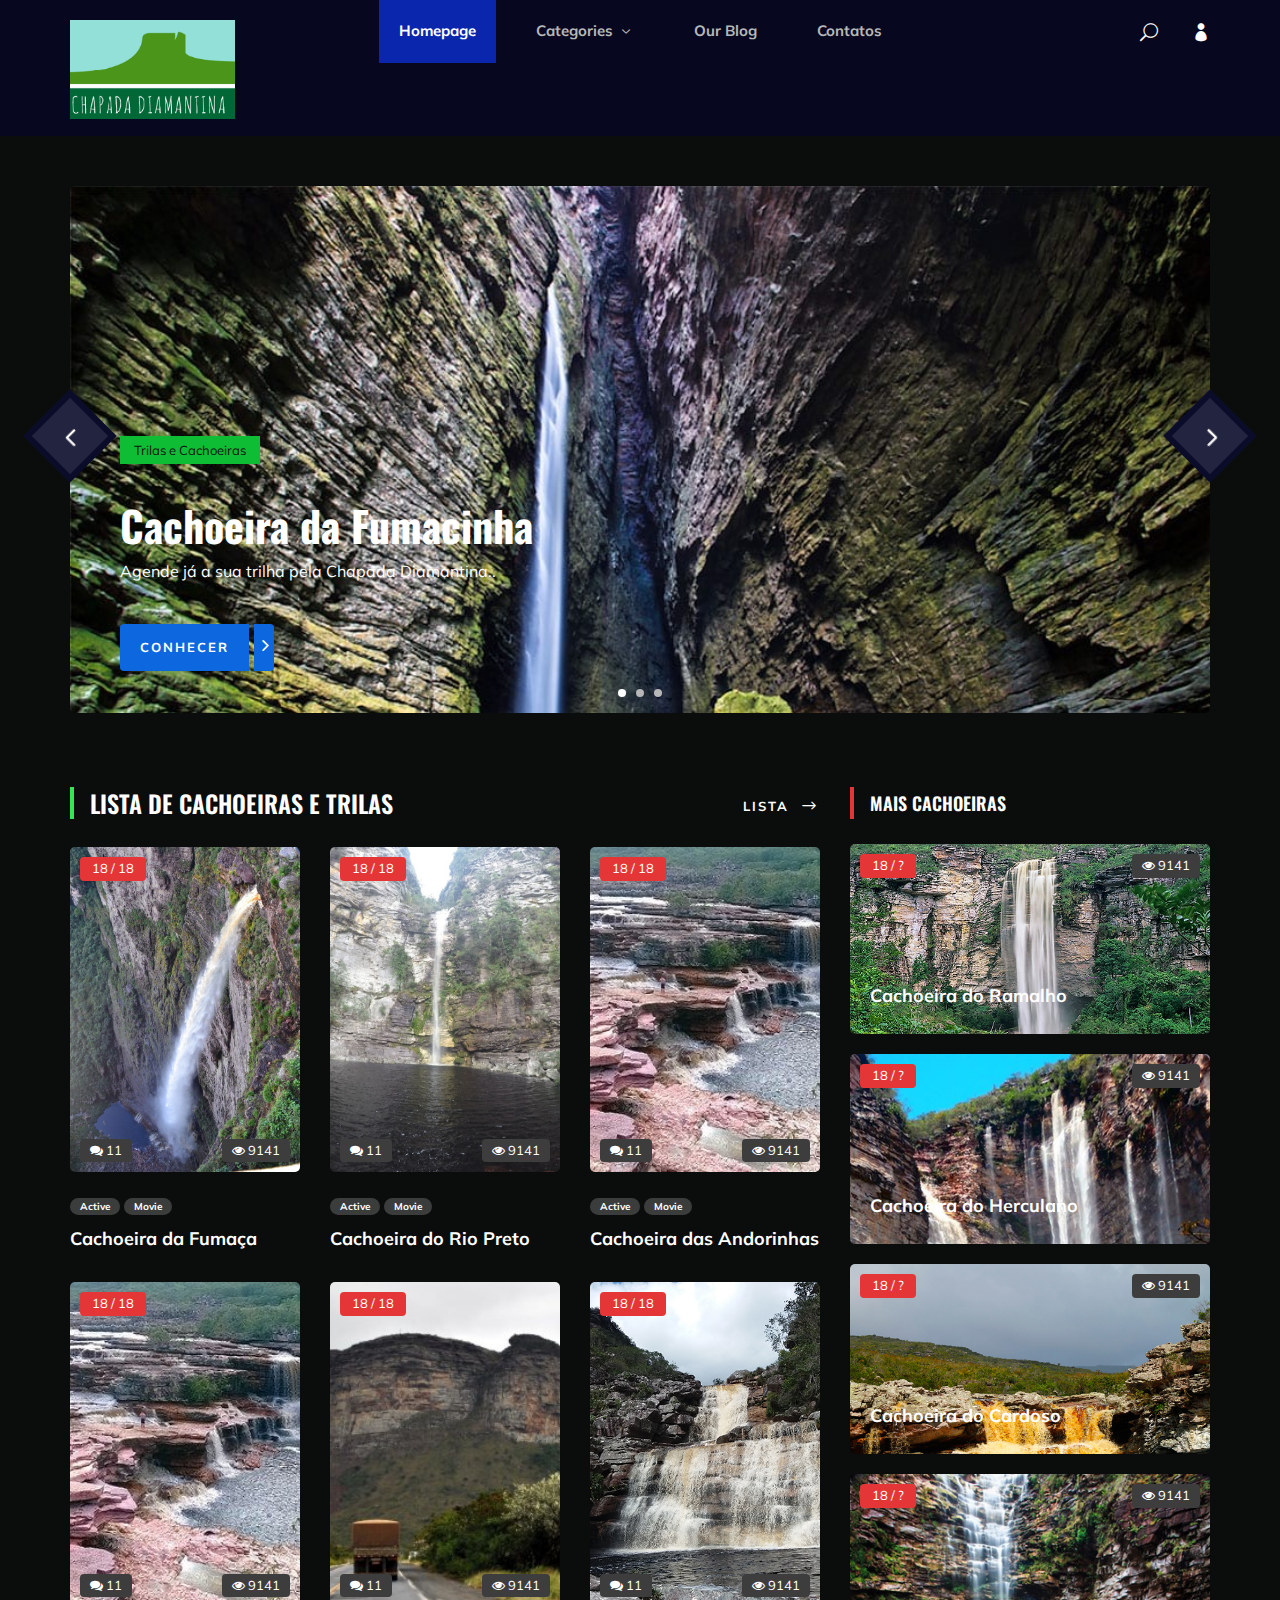
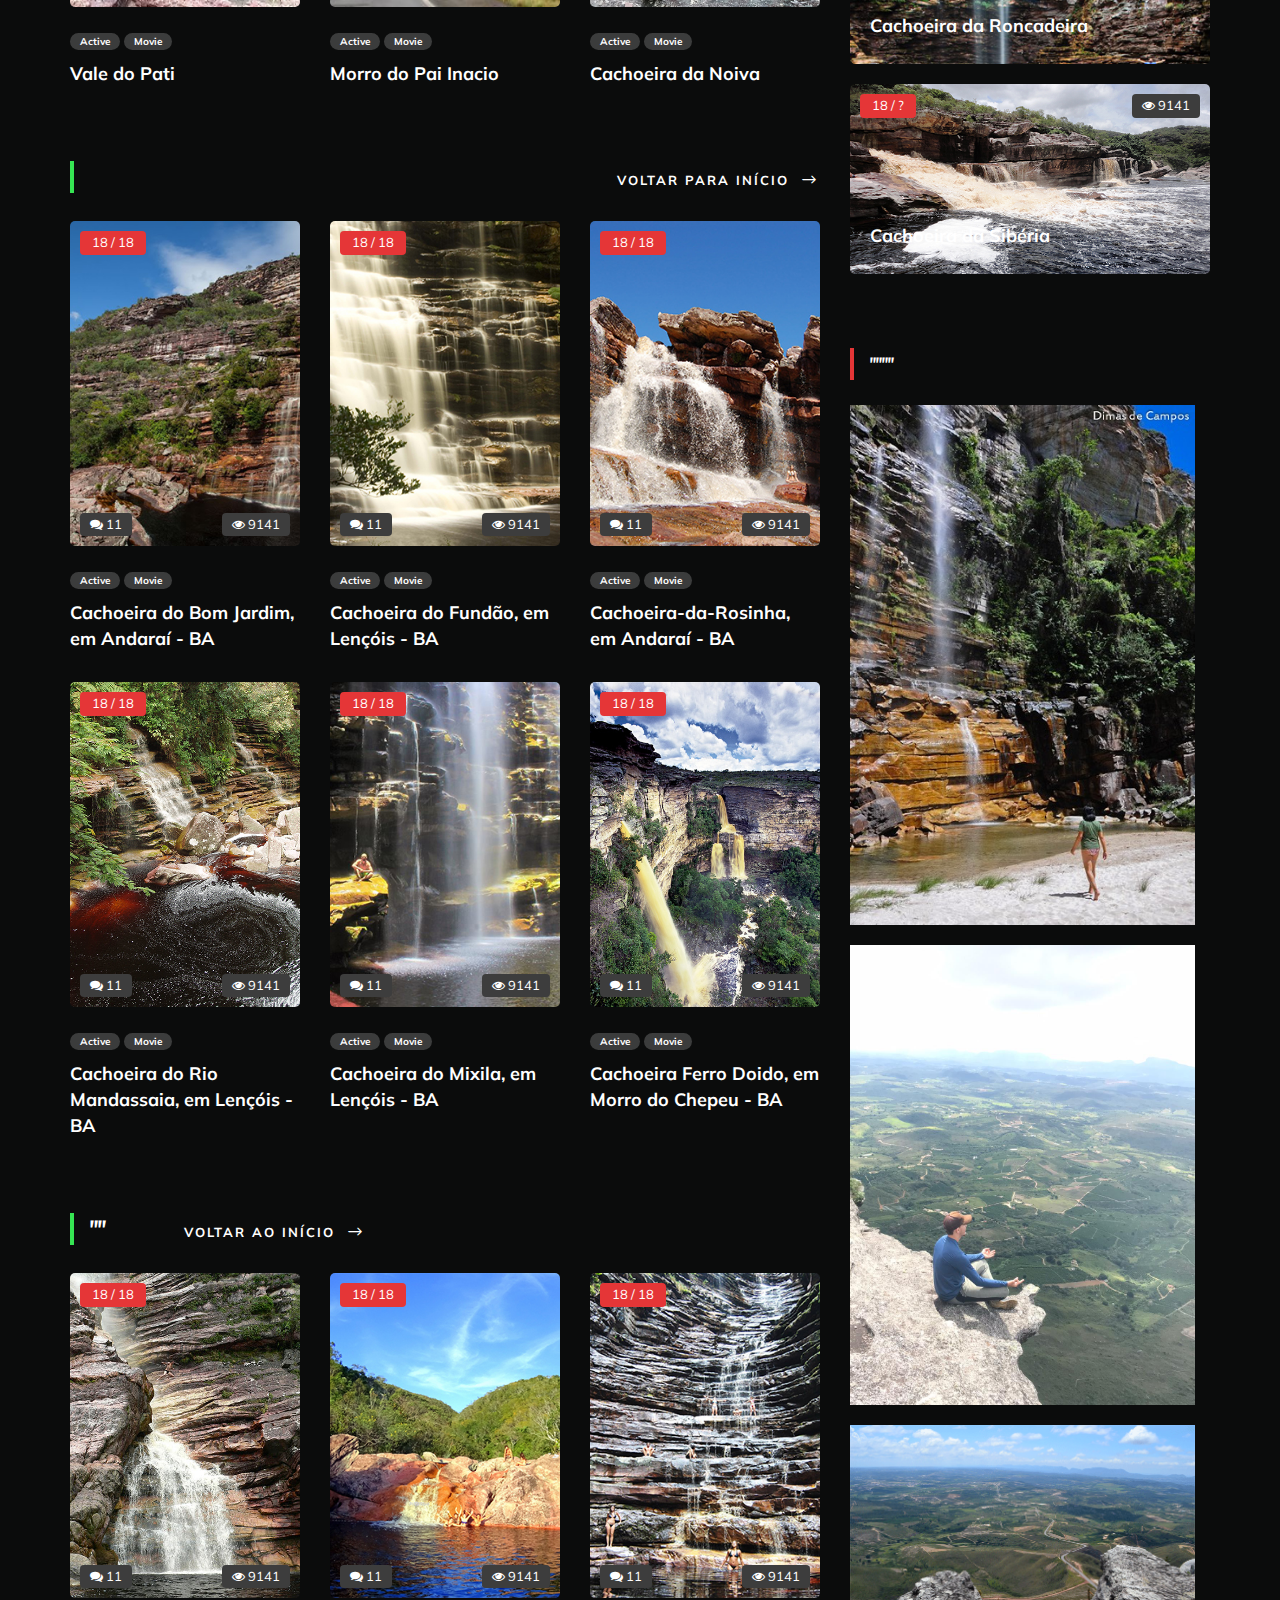
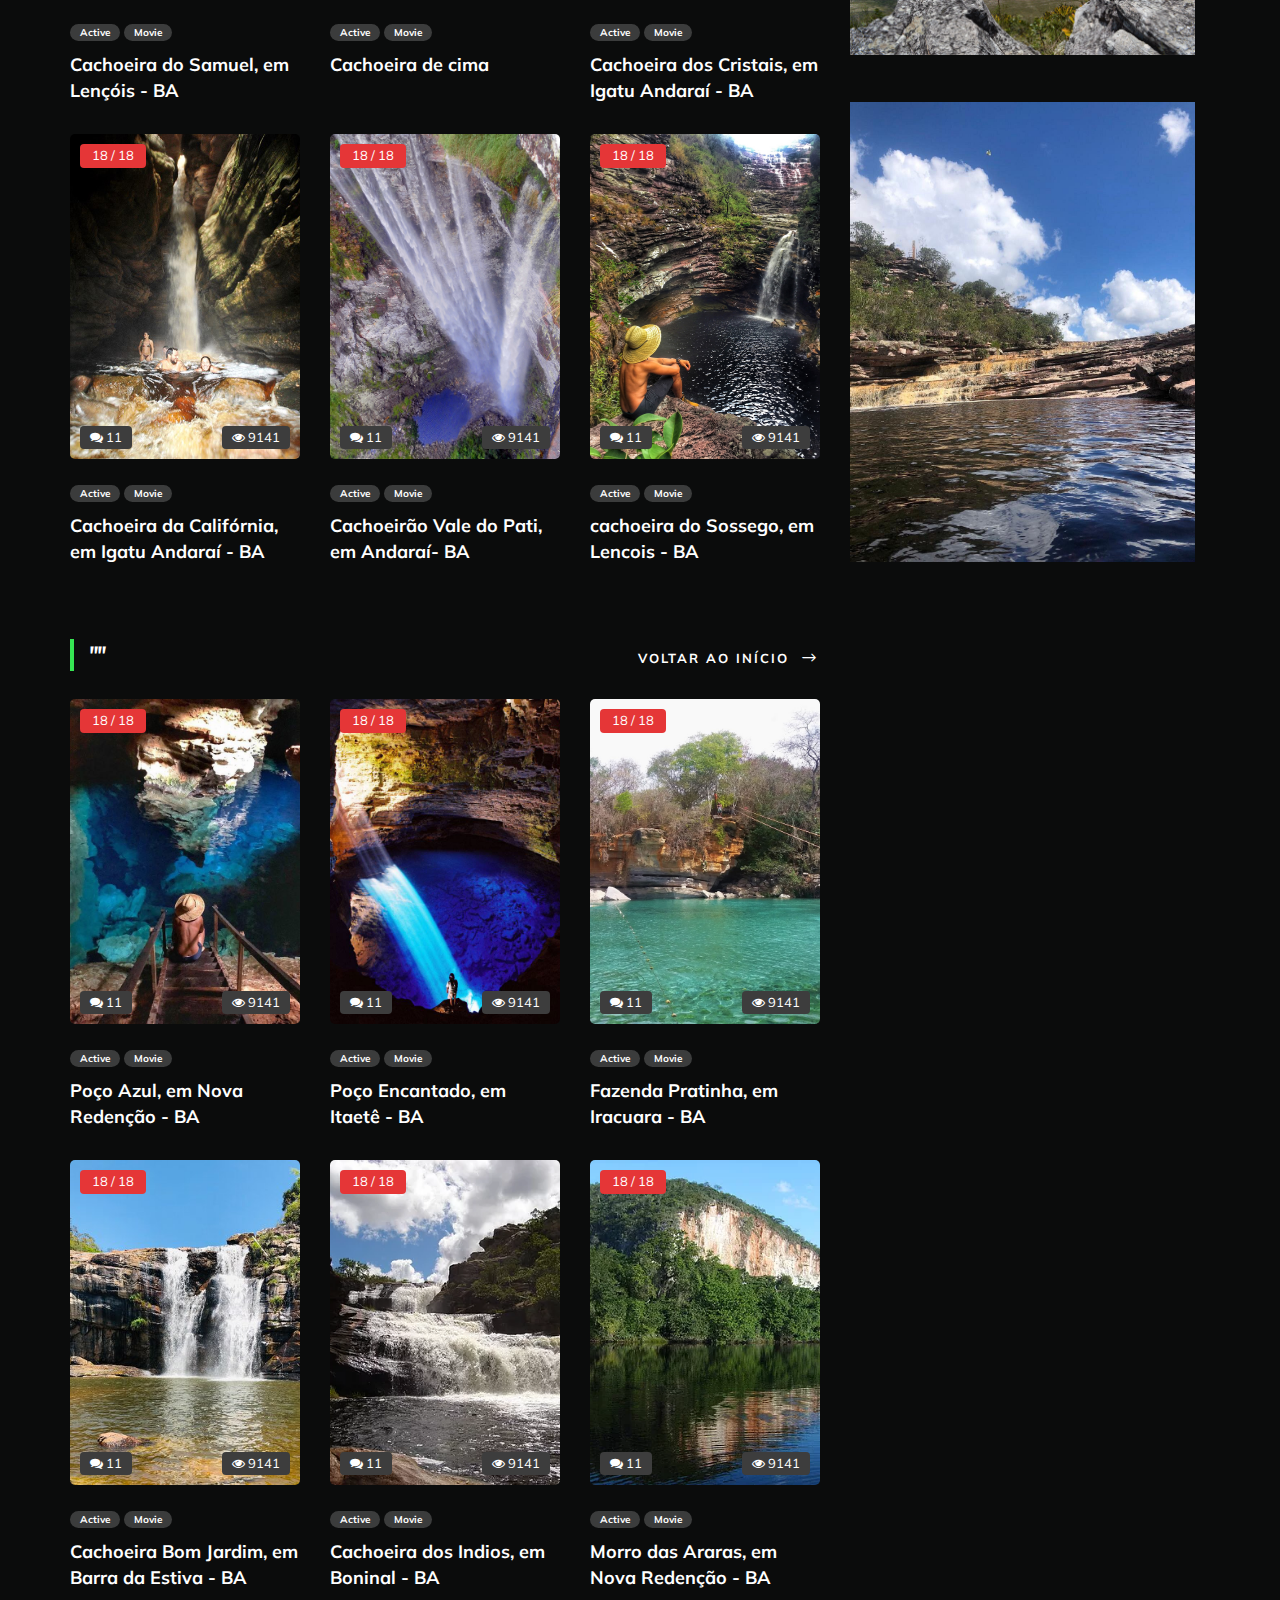
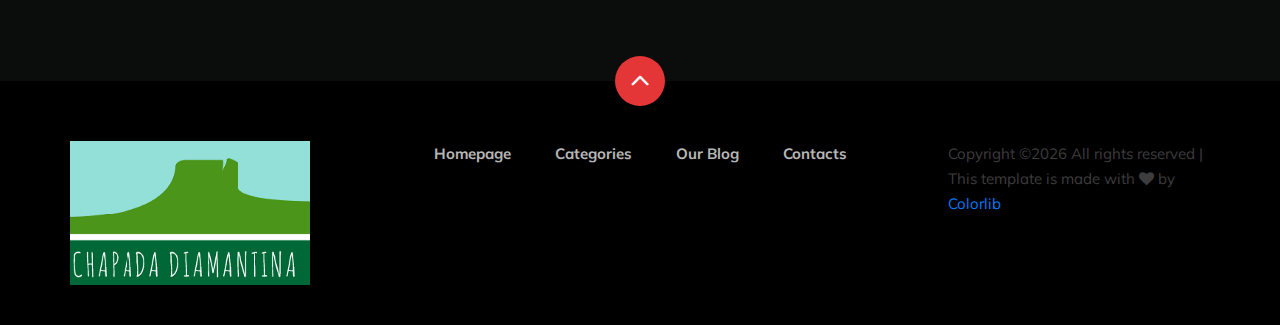
==== commit 20977f0f: "mommit 2" ====
--- a/index.html
+++ b/index.html
@@ -173,24 +173,24 @@
                             </div>
                             <div class="col-lg-4 col-md-6 col-sm-6">
                                 <div class="product__item">
-                                    <div class="product__item__pic set-bg" data-setbg="img/                                    <div class="product__item__pic set-bg" data-setbg="img/cachoeiras_trilhas/cachoeira-das-andorinhas.jpg">
-                                        cachoeira-das-andorinhas.jpg">
-                                        <div class="ep">18 / 18</div>
-                                        <div class="comment"><i class="fa fa-comments"></i> 11</div>
-                                        <div class="view"><i class="fa fa-eye"></i> 9141</div>
-                                    </div>
-                                    <div class="product__item__text">
-                                        <ul>
-                                            <li>Active</li>
-                                            <li>Movie</li>
-                                        </ul>
-                                        <h5><a href="#">cachoeira-das-andorinhas.jpg</a></h5>
-                                    </div>
-                                </div>
-                            </div>
-                            <div class="col-lg-4 col-md-6 col-sm-6">
-                                <div class="product__item">
                                     <div class="product__item__pic set-bg" data-setbg="img/cachoeiras_trilhas/cachoeira-das-andorinhas.jpg">
+
+                                        <div class="ep">18 / 18</div>
+                                        <div class="comment"><i class="fa fa-comments"></i> 11</div>
+                                        <div class="view"><i class="fa fa-eye"></i> 9141</div>
+                                    </div>
+                                    <div class="product__item__text">
+                                        <ul>
+                                            <li>Active</li>
+                                            <li>Movie</li>
+                                        </ul>
+                                        <h5><a href="#">Cachoeira das Andorinhas </a></h5>
+                                    </div>
+                                </div>
+                            </div>
+                            <div class="col-lg-4 col-md-6 col-sm-6">
+                                <div class="product__item">
+                                    <div class="product__item__pic set-bg" data-setbg="img/cachoeiras_trilhas/cachoeira-das-andorinhas.jpg">
                                         <div class="ep">18 / 18</div>
                                         <div class="comment"><i class="fa fa-comments"></i> 11</div>
                                         <div class="view"><i class="fa fa-eye"></i> 9141</div>
@@ -222,17 +222,17 @@
                             </div>
                             <div class="col-lg-4 col-md-6 col-sm-6">
                                 <div class="product__item">
-                                    <div class="product__item__pic set-bg" data-setbg="img/trending/trend-6.jpg">
-                                        <div class="ep">18 / 18</div>
-                                        <div class="comment"><i class="fa fa-comments"></i> 11</div>
-                                        <div class="view"><i class="fa fa-eye"></i> 9141</div>
-                                    </div>
-                                    <div class="product__item__text">
-                                        <ul>
-                                            <li>Active</li>
-                                            <li>Movie</li>
-                                        </ul>
-                                        <h5><a href="#">Code Geass: Hangyaku no Lelouch R2</a></h5>
+                                    <div class="product__item__pic set-bg" data-setbg="img/cachoeiras_trilhas/cachoeira-da-noiva.jpg">
+                                        <div class="ep">18 / 18</div>
+                                        <div class="comment"><i class="fa fa-comments"></i> 11</div>
+                                        <div class="view"><i class="fa fa-eye"></i> 9141</div>
+                                    </div>
+                                    <div class="product__item__text">
+                                        <ul>
+                                            <li>Active</li>
+                                            <li>Movie</li>
+                                        </ul>
+                                        <h5><a href="#">Cachoeira da Noiva</a></h5>
                                     </div>
                                 </div>
                             </div>
@@ -242,109 +242,111 @@
                         <div class="row">
                             <div class="col-lg-8 col-md-8 col-sm-8">
                                 <div class="section-title">
-                                    <h4>Popular Shows</h4>
+                                    <h4></h4>
                                 </div>
                             </div>
                             <div class="col-lg-4 col-md-4 col-sm-4">
                                 <div class="btn__all">
-                                    <a href="#" class="primary-btn">View All <span class="arrow_right"></span></a>
+                                    <a href="#" class="primary-btn">Voltar para Início <span class="arrow_right"></span></a>
                                 </div>
                             </div>
                         </div>
                         <div class="row">
                             <div class="col-lg-4 col-md-6 col-sm-6">
                                 <div class="product__item">
-                                    <div class="product__item__pic set-bg" data-setbg="img/popular/popular-1.jpg">
-                                        <div class="ep">18 / 18</div>
-                                        <div class="comment"><i class="fa fa-comments"></i> 11</div>
-                                        <div class="view"><i class="fa fa-eye"></i> 9141</div>
-                                    </div>
-                                    <div class="product__item__text">
-                                        <ul>
-                                            <li>Active</li>
-                                            <li>Movie</li>
-                                        </ul>
-                                        <h5><a href="#">Sen to Chihiro no Kamikakushi</a></h5>
-                                    </div>
-                                </div>
-                            </div>
-                            <div class="col-lg-4 col-md-6 col-sm-6">
-                                <div class="product__item">
-                                    <div class="product__item__pic set-bg" data-setbg="img/popular/popular-2.jpg">
-                                        <div class="ep">18 / 18</div>
-                                        <div class="comment"><i class="fa fa-comments"></i> 11</div>
-                                        <div class="view"><i class="fa fa-eye"></i> 9141</div>
-                                    </div>
-                                    <div class="product__item__text">
-                                        <ul>
-                                            <li>Active</li>
-                                            <li>Movie</li>
-                                        </ul>
-                                        <h5><a href="#">Kizumonogatari III: Reiket su-hen</a></h5>
-                                    </div>
-                                </div>
-                            </div>
-                            <div class="col-lg-4 col-md-6 col-sm-6">
-                                <div class="product__item">
-                                    <div class="product__item__pic set-bg" data-setbg="img/popular/popular-3.jpg">
-                                        <div class="ep">18 / 18</div>
-                                        <div class="comment"><i class="fa fa-comments"></i> 11</div>
-                                        <div class="view"><i class="fa fa-eye"></i> 9141</div>
-                                    </div>
-                                    <div class="product__item__text">
-                                        <ul>
-                                            <li>Active</li>
-                                            <li>Movie</li>
-                                        </ul>
-                                        <h5><a href="#">Shirogane Tamashii hen Kouhan sen</a></h5>
-                                    </div>
-                                </div>
-                            </div>
-                            <div class="col-lg-4 col-md-6 col-sm-6">
-                                <div class="product__item">
-                                    <div class="product__item__pic set-bg" data-setbg="img/popular/popular-4.jpg">
-                                        <div class="ep">18 / 18</div>
-                                        <div class="comment"><i class="fa fa-comments"></i> 11</div>
-                                        <div class="view"><i class="fa fa-eye"></i> 9141</div>
-                                    </div>
-                                    <div class="product__item__text">
-                                        <ul>
-                                            <li>Active</li>
-                                            <li>Movie</li>
-                                        </ul>
-                                        <h5><a href="#">Rurouni Kenshin: Meiji Kenkaku Romantan</a></h5>
-                                    </div>
-                                </div>
-                            </div>
-                            <div class="col-lg-4 col-md-6 col-sm-6">
-                                <div class="product__item">
-                                    <div class="product__item__pic set-bg" data-setbg="img/popular/popular-5.jpg">
-                                        <div class="ep">18 / 18</div>
-                                        <div class="comment"><i class="fa fa-comments"></i> 11</div>
-                                        <div class="view"><i class="fa fa-eye"></i> 9141</div>
-                                    </div>
-                                    <div class="product__item__text">
-                                        <ul>
-                                            <li>Active</li>
-                                            <li>Movie</li>
-                                        </ul>
-                                        <h5><a href="#">Mushishi Zoku Shou 2nd Season</a></h5>
-                                    </div>
-                                </div>
-                            </div>
-                            <div class="col-lg-4 col-md-6 col-sm-6">
-                                <div class="product__item">
-                                    <div class="product__item__pic set-bg" data-setbg="img/popular/popular-6.jpg">
-                                        <div class="ep">18 / 18</div>
-                                        <div class="comment"><i class="fa fa-comments"></i> 11</div>
-                                        <div class="view"><i class="fa fa-eye"></i> 9141</div>
-                                    </div>
-                                    <div class="product__item__text">
-                                        <ul>
-                                            <li>Active</li>
-                                            <li>Movie</li>
-                                        </ul>
-                                        <h5><a href="#">Monogatari Series: Second Season</a></h5>
+                                    <div                            
+                                    class="product__item__pic set-bg" data-setbg="img/popular/Cachoeira-do-Bom-Jardim.jpg">
+                                    
+                                        <div class="ep">18 / 18</div>
+                                        <div class="comment"><i class="fa fa-comments"></i> 11</div>
+                                        <div class="view"><i class="fa fa-eye"></i> 9141</div>
+                                    </div>
+                                    <div class="product__item__text">
+                                        <ul>
+                                            <li>Active</li>
+                                            <li>Movie</li>
+                                        </ul>
+                                        <h5><a href="#">Cachoeira do Bom Jardim, em Andaraí -  BA</a></h5>
+                                    </div>
+                                </div>
+                            </div>
+                            <div class="col-lg-4 col-md-6 col-sm-6">
+                                <div class="product__item">
+                                    <div class="product__item__pic set-bg" data-setbg="img/popular/Cachoeira-do-Fundão.jpg">
+                                        <div class="ep">18 / 18</div>
+                                        <div class="comment"><i class="fa fa-comments"></i> 11</div>
+                                        <div class="view"><i class="fa fa-eye"></i> 9141</div>
+                                    </div>
+                                    <div class="product__item__text">
+                                        <ul>
+                                            <li>Active</li>
+                                            <li>Movie</li>
+                                        </ul>
+                                        <h5><a href="#">Cachoeira do Fundão, em Lençóis - BA</a></h5>
+                                    </div>
+                                </div>
+                            </div>
+                            <div class="col-lg-4 col-md-6 col-sm-6">
+                                <div class="product__item">
+                                    <div class="product__item__pic set-bg" data-setbg="img/popular/Cachoeira-da-Rosinha.jpg">
+                                        <div class="ep">18 / 18</div>
+                                        <div class="comment"><i class="fa fa-comments"></i> 11</div>
+                                        <div class="view"><i class="fa fa-eye"></i> 9141</div>
+                                    </div>
+                                    <div class="product__item__text">
+                                        <ul>
+                                            <li>Active</li>
+                                            <li>Movie</li>
+                                        </ul>
+                                        <h5><a href="#">Cachoeira-da-Rosinha, em Andaraí - BA</a></h5>
+                                    </div>
+                                </div>
+                            </div>
+                            <div class="col-lg-4 col-md-6 col-sm-6">
+                                <div class="product__item">
+                                    <div class="product__item__pic set-bg" data-setbg="img/popular/Mandassaia.jpg">
+                                        <div class="ep">18 / 18</div>
+                                        <div class="comment"><i class="fa fa-comments"></i> 11</div>
+                                        <div class="view"><i class="fa fa-eye"></i> 9141</div>
+                                    </div>
+                                    <div class="product__item__text">
+                                        <ul>
+                                            <li>Active</li>
+                                            <li>Movie</li>
+                                        </ul>
+                                        <h5><a href="#">Cachoeira do Rio Mandassaia, em Lençóis - BA</a></h5>
+                                    </div>
+                                </div>
+                            </div>
+                            <div class="col-lg-4 col-md-6 col-sm-6">
+                                <div class="product__item">
+                                    <div class="product__item__pic set-bg" data-setbg="img/popular/Cachoeira-do-Mixila-Lençóis.jpg">
+                                        <div class="ep">18 / 18</div>
+                                        <div class="comment"><i class="fa fa-comments"></i> 11</div>
+                                        <div class="view"><i class="fa fa-eye"></i> 9141</div>
+                                    </div>
+                                    <div class="product__item__text">
+                                        <ul>
+                                            <li>Active</li>
+                                            <li>Movie</li>
+                                        </ul>
+                                        <h5><a href="#">Cachoeira do Mixila, em Lençóis - BA</a></h5>
+                                    </div>
+                                </div>
+                            </div>
+                            <div class="col-lg-4 col-md-6 col-sm-6">
+                                <div class="product__item">
+                                    <div class="product__item__pic set-bg" data-setbg="img/popular/Ferro-Doido.jpg">
+                                        <div class="ep">18 / 18</div>
+                                        <div class="comment"><i class="fa fa-comments"></i> 11</div>
+                                        <div class="view"><i class="fa fa-eye"></i> 9141</div>
+                                    </div>
+                                    <div class="product__item__text">
+                                        <ul>
+                                            <li>Active</li>
+                                            <li>Movie</li>
+                                        </ul>
+                                        <h5><a href="#"> Cachoeira Ferro Doido, em Morro do Chepeu - BA</h5>
                                     </div>
                                 </div>
                             </div>
@@ -354,109 +356,109 @@
                         <div class="row">
                             <div class="col-lg-8 col-md-8 col-sm-8">
                                 <div class="section-title">
-                                    <h4>Recently Added Shows</h4>
+                                    <h4>""</h4>
                                 </div>
                             </div>
                             <div class="col-lg-4 col-md-4 col-sm-4">
                                 <div class="btn__all">
-                                    <a href="#" class="primary-btn">View All <span class="arrow_right"></span></a>
+                                    <a href="#" class="primary-btn">Voltar ao Início <span class="arrow_right"></span></a>
                                 </div>
                             </div>
                         </div>
                         <div class="row">
                             <div class="col-lg-4 col-md-6 col-sm-6">
                                 <div class="product__item">
-                                    <div class="product__item__pic set-bg" data-setbg="img/recent/recent-1.jpg">
-                                        <div class="ep">18 / 18</div>
-                                        <div class="comment"><i class="fa fa-comments"></i> 11</div>
-                                        <div class="view"><i class="fa fa-eye"></i> 9141</div>
-                                    </div>
-                                    <div class="product__item__text">
-                                        <ul>
-                                            <li>Active</li>
-                                            <li>Movie</li>
-                                        </ul>
-                                        <h5><a href="#">Great Teacher Onizuka</a></h5>
-                                    </div>
-                                </div>
-                            </div>
-                            <div class="col-lg-4 col-md-6 col-sm-6">
-                                <div class="product__item">
-                                    <div class="product__item__pic set-bg" data-setbg="img/recent/recent-2.jpg">
-                                        <div class="ep">18 / 18</div>
-                                        <div class="comment"><i class="fa fa-comments"></i> 11</div>
-                                        <div class="view"><i class="fa fa-eye"></i> 9141</div>
-                                    </div>
-                                    <div class="product__item__text">
-                                        <ul>
-                                            <li>Active</li>
-                                            <li>Movie</li>
-                                        </ul>
-                                        <h5><a href="#">Fate/stay night Movie: Heaven's Feel - II. Lost</a></h5>
-                                    </div>
-                                </div>
-                            </div>
-                            <div class="col-lg-4 col-md-6 col-sm-6">
-                                <div class="product__item">
-                                    <div class="product__item__pic set-bg" data-setbg="img/recent/recent-3.jpg">
-                                        <div class="ep">18 / 18</div>
-                                        <div class="comment"><i class="fa fa-comments"></i> 11</div>
-                                        <div class="view"><i class="fa fa-eye"></i> 9141</div>
-                                    </div>
-                                    <div class="product__item__text">
-                                        <ul>
-                                            <li>Active</li>
-                                            <li>Movie</li>
-                                        </ul>
-                                        <h5><a href="#">Mushishi Zoku Shou: Suzu no Shizuku</a></h5>
-                                    </div>
-                                </div>
-                            </div>
-                            <div class="col-lg-4 col-md-6 col-sm-6">
-                                <div class="product__item">
-                                    <div class="product__item__pic set-bg" data-setbg="img/recent/recent-4.jpg">
-                                        <div class="ep">18 / 18</div>
-                                        <div class="comment"><i class="fa fa-comments"></i> 11</div>
-                                        <div class="view"><i class="fa fa-eye"></i> 9141</div>
-                                    </div>
-                                    <div class="product__item__text">
-                                        <ul>
-                                            <li>Active</li>
-                                            <li>Movie</li>
-                                        </ul>
-                                        <h5><a href="#">Fate/Zero 2nd Season</a></h5>
-                                    </div>
-                                </div>
-                            </div>
-                            <div class="col-lg-4 col-md-6 col-sm-6">
-                                <div class="product__item">
-                                    <div class="product__item__pic set-bg" data-setbg="img/recent/recent-5.jpg">
-                                        <div class="ep">18 / 18</div>
-                                        <div class="comment"><i class="fa fa-comments"></i> 11</div>
-                                        <div class="view"><i class="fa fa-eye"></i> 9141</div>
-                                    </div>
-                                    <div class="product__item__text">
-                                        <ul>
-                                            <li>Active</li>
-                                            <li>Movie</li>
-                                        </ul>
-                                        <h5><a href="#">Kizumonogatari II: Nekket su-hen</a></h5>
-                                    </div>
-                                </div>
-                            </div>
-                            <div class="col-lg-4 col-md-6 col-sm-6">
-                                <div class="product__item">
-                                    <div class="product__item__pic set-bg" data-setbg="img/recent/recent-6.jpg">
-                                        <div class="ep">18 / 18</div>
-                                        <div class="comment"><i class="fa fa-comments"></i> 11</div>
-                                        <div class="view"><i class="fa fa-eye"></i> 9141</div>
-                                    </div>
-                                    <div class="product__item__text">
-                                        <ul>
-                                            <li>Active</li>
-                                            <li>Movie</li>
-                                        </ul>
-                                        <h5><a href="#">The Seven Deadly Sins: Wrath of the Gods</a></h5>
+                                    <div class="product__item__pic set-bg" data-setbg="img/recent/Samuel-Lençóis.jpg">
+                                        <div class="ep">18 / 18</div>
+                                        <div class="comment"><i class="fa fa-comments"></i> 11</div>
+                                        <div class="view"><i class="fa fa-eye"></i> 9141</div>
+                                    </div>
+                                    <div class="product__item__text">
+                                        <ul>
+                                            <li>Active</li>
+                                            <li>Movie</li>
+                                        </ul>
+                                        <h5><a href="#">Cachoeira do Samuel, em Lençóis - BA</a></h5>
+                                    </div>
+                                </div>
+                            </div>
+                            <div class="col-lg-4 col-md-6 col-sm-6">
+                                <div class="product__item">
+                                    <div class="product__item__pic set-bg" data-setbg="img/recent/Cachoeira-de-cima.jpg">
+                                        <div class="ep">18 / 18</div>
+                                        <div class="comment"><i class="fa fa-comments"></i> 11</div>
+                                        <div class="view"><i class="fa fa-eye"></i> 9141</div>
+                                    </div>
+                                    <div class="product__item__text">
+                                        <ul>
+                                            <li>Active</li>
+                                            <li>Movie</li>
+                                        </ul>
+                                        <h5><a href="#">Cachoeira de cima</a></h5>
+                                    </div>
+                                </div>
+                            </div>
+                            <div class="col-lg-4 col-md-6 col-sm-6">
+                                <div class="product__item">
+                                    <div class="product__item__pic set-bg" data-setbg="img/recent/Cachoeira-dos-Cristais-Igatu.jpg">
+                                        <div class="ep">18 / 18</div>
+                                        <div class="comment"><i class="fa fa-comments"></i> 11</div>
+                                        <div class="view"><i class="fa fa-eye"></i> 9141</div>
+                                    </div>
+                                    <div class="product__item__text">
+                                        <ul>
+                                            <li>Active</li>
+                                            <li>Movie</li>
+                                        </ul>
+                                        <h5><a href="#">Cachoeira dos Cristais, em Igatu Andaraí - BA</a></h5>
+                                    </div>
+                                </div>
+                            </div>
+                            <div class="col-lg-4 col-md-6 col-sm-6">
+                                <div class="product__item">
+                                    <div class="product__item__pic set-bg" data-setbg="img/recent/Cachoeira-da-Califórnia-Igatu.jpg">
+                                        <div class="ep">18 / 18</div>
+                                        <div class="comment"><i class="fa fa-comments"></i> 11</div>
+                                        <div class="view"><i class="fa fa-eye"></i> 9141</div>
+                                    </div>
+                                    <div class="product__item__text">
+                                        <ul>
+                                            <li>Active</li>
+                                            <li>Movie</li>
+                                        </ul>
+                                        <h5><a href="#">Cachoeira da Califórnia, em Igatu Andaraí - BA</a></h5>
+                                    </div>
+                                </div>
+                            </div>
+                            <div class="col-lg-4 col-md-6 col-sm-6">
+                                <div class="product__item">
+                                    <div class="product__item__pic set-bg" data-setbg="img/recent/Cachoeirão-Vale-do-Pati.jpg">
+                                        <div class="ep">18 / 18</div>
+                                        <div class="comment"><i class="fa fa-comments"></i> 11</div>
+                                        <div class="view"><i class="fa fa-eye"></i> 9141</div>
+                                    </div>
+                                    <div class="product__item__text">
+                                        <ul>
+                                            <li>Active</li>
+                                            <li>Movie</li>
+                                        </ul>
+                                        <h5><a href="#">Cachoeirão Vale do Pati, em Andaraí- BA</a></h5>
+                                    </div>
+                                </div>
+                            </div>
+                            <div class="col-lg-4 col-md-6 col-sm-6">
+                                <div class="product__item">
+                                    <div class="product__item__pic set-bg" data-setbg="img/recent/cachoeira-do-sossego-lencois-bahia.jpg">
+                                        <div class="ep">18 / 18</div>
+                                        <div class="comment"><i class="fa fa-comments"></i> 11</div>
+                                        <div class="view"><i class="fa fa-eye"></i> 9141</div>
+                                    </div>
+                                    <div class="product__item__text">
+                                        <ul>
+                                            <li>Active</li>
+                                            <li>Movie</li>
+                                        </ul>
+                                        <h5><a href="#">cachoeira do Sossego, em Lencois - BA</a></h5>
                                     </div>
                                 </div>
                             </div>
@@ -466,109 +468,109 @@
                         <div class="row">
                             <div class="col-lg-8 col-md-8 col-sm-8">
                                 <div class="section-title">
-                                    <h4>Live Action</h4>
+                                    <h4>""</h4>
                                 </div>
                             </div>
                             <div class="col-lg-4 col-md-4 col-sm-4">
                                 <div class="btn__all">
-                                    <a href="#" class="primary-btn">View All <span class="arrow_right"></span></a>
+                                    <a href="#" class="primary-btn">Voltar ao Início <span class="arrow_right"></span></a>
                                 </div>
                             </div>
                         </div>
                         <div class="row">
                             <div class="col-lg-4 col-md-6 col-sm-6">
                                 <div class="product__item">
-                                    <div class="product__item__pic set-bg" data-setbg="img/live/live-1.jpg">
-                                        <div class="ep">18 / 18</div>
-                                        <div class="comment"><i class="fa fa-comments"></i> 11</div>
-                                        <div class="view"><i class="fa fa-eye"></i> 9141</div>
-                                    </div>
-                                    <div class="product__item__text">
-                                        <ul>
-                                            <li>Active</li>
-                                            <li>Movie</li>
-                                        </ul>
-                                        <h5><a href="#">Shouwa Genroku Rakugo Shinjuu</a></h5>
-                                    </div>
-                                </div>
-                            </div>
-                            <div class="col-lg-4 col-md-6 col-sm-6">
-                                <div class="product__item">
-                                    <div class="product__item__pic set-bg" data-setbg="img/live/live-2.jpg">
-                                        <div class="ep">18 / 18</div>
-                                        <div class="comment"><i class="fa fa-comments"></i> 11</div>
-                                        <div class="view"><i class="fa fa-eye"></i> 9141</div>
-                                    </div>
-                                    <div class="product__item__text">
-                                        <ul>
-                                            <li>Active</li>
-                                            <li>Movie</li>
-                                        </ul>
-                                        <h5><a href="#">Mushishi Zoku Shou 2nd Season</a></h5>
-                                    </div>
-                                </div>
-                            </div>
-                            <div class="col-lg-4 col-md-6 col-sm-6">
-                                <div class="product__item">
-                                    <div class="product__item__pic set-bg" data-setbg="img/live/live-3.jpg">
-                                        <div class="ep">18 / 18</div>
-                                        <div class="comment"><i class="fa fa-comments"></i> 11</div>
-                                        <div class="view"><i class="fa fa-eye"></i> 9141</div>
-                                    </div>
-                                    <div class="product__item__text">
-                                        <ul>
-                                            <li>Active</li>
-                                            <li>Movie</li>
-                                        </ul>
-                                        <h5><a href="#">Mushishi Zoku Shou: Suzu no Shizuku</a></h5>
-                                    </div>
-                                </div>
-                            </div>
-                            <div class="col-lg-4 col-md-6 col-sm-6">
-                                <div class="product__item">
-                                    <div class="product__item__pic set-bg" data-setbg="img/live/live-4.jpg">
-                                        <div class="ep">18 / 18</div>
-                                        <div class="comment"><i class="fa fa-comments"></i> 11</div>
-                                        <div class="view"><i class="fa fa-eye"></i> 9141</div>
-                                    </div>
-                                    <div class="product__item__text">
-                                        <ul>
-                                            <li>Active</li>
-                                            <li>Movie</li>
-                                        </ul>
-                                        <h5><a href="#">The Seven Deadly Sins: Wrath of the Gods</a></h5>
-                                    </div>
-                                </div>
-                            </div>
-                            <div class="col-lg-4 col-md-6 col-sm-6">
-                                <div class="product__item">
-                                    <div class="product__item__pic set-bg" data-setbg="img/live/live-5.jpg">
-                                        <div class="ep">18 / 18</div>
-                                        <div class="comment"><i class="fa fa-comments"></i> 11</div>
-                                        <div class="view"><i class="fa fa-eye"></i> 9141</div>
-                                    </div>
-                                    <div class="product__item__text">
-                                        <ul>
-                                            <li>Active</li>
-                                            <li>Movie</li>
-                                        </ul>
-                                        <h5><a href="#">Fate/stay night Movie: Heaven's Feel - II. Lost</a></h5>
-                                    </div>
-                                </div>
-                            </div>
-                            <div class="col-lg-4 col-md-6 col-sm-6">
-                                <div class="product__item">
-                                    <div class="product__item__pic set-bg" data-setbg="img/live/live-6.jpg">
-                                        <div class="ep">18 / 18</div>
-                                        <div class="comment"><i class="fa fa-comments"></i> 11</div>
-                                        <div class="view"><i class="fa fa-eye"></i> 9141</div>
-                                    </div>
-                                    <div class="product__item__text">
-                                        <ul>
-                                            <li>Active</li>
-                                            <li>Movie</li>
-                                        </ul>
-                                        <h5><a href="#">Kizumonogatari II: Nekketsu-hen</a></h5>
+                                    <div class="product__item__pic set-bg" data-setbg="img/live/poço-azul.jpg">
+                                        <div class="ep">18 / 18</div>
+                                        <div class="comment"><i class="fa fa-comments"></i> 11</div>
+                                        <div class="view"><i class="fa fa-eye"></i> 9141</div>
+                                    </div>
+                                    <div class="product__item__text">
+                                        <ul>
+                                            <li>Active</li>
+                                            <li>Movie</li>
+                                        </ul>
+                                        <h5><a href="#">Poço Azul, em Nova Redenção - BA</a></h5>
+                                    </div>
+                                </div>
+                            </div>
+                            <div class="col-lg-4 col-md-6 col-sm-6">
+                                <div class="product__item">
+                                    <div class="product__item__pic set-bg" data-setbg="img/live/poço-encantado.jpg">
+                                        <div class="ep">18 / 18</div>
+                                        <div class="comment"><i class="fa fa-comments"></i> 11</div>
+                                        <div class="view"><i class="fa fa-eye"></i> 9141</div>
+                                    </div>
+                                    <div class="product__item__text">
+                                        <ul>
+                                            <li>Active</li>
+                                            <li>Movie</li>
+                                        </ul>
+                                        <h5><a href="#">Poço Encantado, em Itaetê - BA</a></h5>
+                                    </div>
+                                </div>
+                            </div>
+                            <div class="col-lg-4 col-md-6 col-sm-6">
+                                <div class="product__item">
+                                    <div class="product__item__pic set-bg" data-setbg="img/live/fazenda-pratinha.jpg">
+                                        <div class="ep">18 / 18</div>
+                                        <div class="comment"><i class="fa fa-comments"></i> 11</div>
+                                        <div class="view"><i class="fa fa-eye"></i> 9141</div>
+                                    </div>
+                                    <div class="product__item__text">
+                                        <ul>
+                                            <li>Active</li>
+                                            <li>Movie</li>
+                                        </ul>
+                                        <h5><a href="#">Fazenda Pratinha, em Iracuara - BA</a></h5>
+                                    </div>
+                                </div>
+                            </div>
+                            <div class="col-lg-4 col-md-6 col-sm-6">
+                                <div class="product__item">
+                                    <div class="product__item__pic set-bg" data-setbg="img/live/cachoeira-bom-jardim.jpg">
+                                        <div class="ep">18 / 18</div>
+                                        <div class="comment"><i class="fa fa-comments"></i> 11</div>
+                                        <div class="view"><i class="fa fa-eye"></i> 9141</div>
+                                    </div>
+                                    <div class="product__item__text">
+                                        <ul>
+                                            <li>Active</li>
+                                            <li>Movie</li>
+                                        </ul>
+                                        <h5><a href="#">Cachoeira Bom Jardim, em Barra da Estiva - BA</a></h5>
+                                    </div>
+                                </div>
+                            </div>
+                            <div class="col-lg-4 col-md-6 col-sm-6">
+                                <div class="product__item">
+                                    <div class="product__item__pic set-bg" data-setbg="img/live/cachoeira-dos-indios.jpg">
+                                        <div class="ep">18 / 18</div>
+                                        <div class="comment"><i class="fa fa-comments"></i> 11</div>
+                                        <div class="view"><i class="fa fa-eye"></i> 9141</div>
+                                    </div>
+                                    <div class="product__item__text">
+                                        <ul>
+                                            <li>Active</li>
+                                            <li>Movie</li>
+                                        </ul>
+                                        <h5><a href="#">Cachoeira dos Indios, em Boninal - BA</a></h5>
+                                    </div>
+                                </div>
+                            </div>
+                            <div class="col-lg-4 col-md-6 col-sm-6">
+                                <div class="product__item">
+                                    <div class="product__item__pic set-bg" data-setbg="img/live/morro-das-araras.jpg">
+                                        <div class="ep">18 / 18</div>
+                                        <div class="comment"><i class="fa fa-comments"></i> 11</div>
+                                        <div class="view"><i class="fa fa-eye"></i> 9141</div>
+                                    </div>
+                                    <div class="product__item__text">
+                                        <ul>
+                                            <li>Active</li>
+                                            <li>Movie</li>
+                                        </ul>
+                                        <h5><a href="#">Morro das Araras, em Nova Redenção - BA</a></h5>
                                     </div>
                                 </div>
                             </div>
@@ -579,80 +581,77 @@
                     <div class="product__sidebar">
                         <div class="product__sidebar__view">
                             <div class="section-title">
-                                <h5>Top Views</h5>
+                                <h5>mais cachoeiras</h5>
                             </div>
                             <ul class="filter__controls">
-                                <li class="active" data-filter="*">Day</li>
-                                <li data-filter=".week">Week</li>
-                                <li data-filter=".month">Month</li>
-                                <li data-filter=".years">Years</li>
+                                
                             </ul>
                             <div class="filter__gallery">
                                 <div class="product__sidebar__view__item set-bg mix day years"
-                                data-setbg="img/sidebar/tv-1.jpg">
+                                data-setbg="img/sidebar/Cachoeira-do-Ramalho.jpg">
                                 <div class="ep">18 / ?</div>
                                 <div class="view"><i class="fa fa-eye"></i> 9141</div>
-                                <h5><a href="#">Boruto: Naruto next generations</a></h5>
+                                <h5><a href="#">Cachoeira do Ramalho</a></h5>
                             </div>
                             <div class="product__sidebar__view__item set-bg mix month week"
-                            data-setbg="img/sidebar/tv-2.jpg">
+                            data-setbg="img/sidebar/Cachoeira-do-Herculano.jpg">
                             <div class="ep">18 / ?</div>
                             <div class="view"><i class="fa fa-eye"></i> 9141</div>
-                            <h5><a href="#">The Seven Deadly Sins: Wrath of the Gods</a></h5>
+                            <h5><a href="#">Cachoeira do Herculano</a></h5>
                         </div>
                         <div class="product__sidebar__view__item set-bg mix week years"
-                        data-setbg="img/sidebar/tv-3.jpg">
+                        data-setbg="img/sidebar/Cachoeira-do-Cardoso.jpg">
                         <div class="ep">18 / ?</div>
                         <div class="view"><i class="fa fa-eye"></i> 9141</div>
-                        <h5><a href="#">Sword art online alicization war of underworld</a></h5>
+                        <h5><a href="#">Cachoeira do Cardoso</a></h5>
                     </div>
                     <div class="product__sidebar__view__item set-bg mix years month"
-                    data-setbg="img/sidebar/tv-4.jpg">
+                    data-setbg="img/sidebar/Cachoeira-da-Roncadeira.jpg">
                     <div class="ep">18 / ?</div>
                     <div class="view"><i class="fa fa-eye"></i> 9141</div>
-                    <h5><a href="#">Fate/stay night: Heaven's Feel I. presage flower</a></h5>
+                    <h5><a href="#">Cachoeira da Roncadeira</a></h5>
                 </div>
                 <div class="product__sidebar__view__item set-bg mix day"
-                data-setbg="img/sidebar/tv-5.jpg">
+                data-setbg="img/sidebar/Cachoeira-da-Sibéria.jpg">
                 <div class="ep">18 / ?</div>
                 <div class="view"><i class="fa fa-eye"></i> 9141</div>
-                <h5><a href="#">Fate stay night unlimited blade works</a></h5>
+                <h5><a href="#">Cachoeira da Sibéria</a></h5>
             </div>
         </div>
     </div>
     <div class="product__sidebar__comment">
         <div class="section-title">
-            <h5>New Comment</h5>
+            <h5>""""</h5>
         </div>
         <div class="product__sidebar__comment__item">
             <div class="product__sidebar__comment__item__pic">
-                <img src="img/sidebar/comment-1.jpg" alt="">
+                <img src="img/sidebar/cachoeira-das-moendas.jpg" alt="">
             </div>
             <div class="product__sidebar__comment__item__text">
                 <ul>
                     <li>Active</li>
                     <li>Movie</li>
                 </ul>
-                <h5><a href="#">The Seven Deadly Sins: Wrath of the Gods</a></h5>
+                <h5><a href="#">cachoeira-das-moendas.jpg</a></h5>
                 <span><i class="fa fa-eye"></i> 19.141 Viewes</span>
             </div>
         </div>
         <div class="product__sidebar__comment__item">
             <div class="product__sidebar__comment__item__pic">
-                <img src="img/sidebar/comment-2.jpg" alt="">
+                <img src="img/sidebar/morro-do-ouro.jpeg" alt="">
             </div>
             <div class="product__sidebar__comment__item__text">
                 <ul>
                     <li>Active</li>
                     <li>Movie</li>
                 </ul>
-                <h5><a href="#">Shirogane Tamashii hen Kouhan sen</a></h5>
+                <h5><a href="#">Morro do Ouro</a></h5>
                 <span><i class="fa fa-eye"></i> 19.141 Viewes</span>
             </div>
         </div>
         <div class="product__sidebar__comment__item">
             <div class="product__sidebar__comment__item__pic">
-                <img src="img/sidebar/comment-3.jpg" alt="">
+                <img src="img/sidebar/morro-da-torre-pjg.png" alt="">
             </div>
             <div class="product__sidebar__comment__item__text">
                 <ul>
@@ -665,14 +664,14 @@
         </div>
         <div class="product__sidebar__comment__item">
             <div class="product__sidebar__comment__item__pic">
-                <img src="img/sidebar/comment-4.jpg" alt="">
+                <img src="img/sidebar/cachoeira-do-tiburtino.jpg" alt="">
             </div>
             <div class="product__sidebar__comment__item__text">
                 <ul>
                     <li>Active</li>
                     <li>Movie</li>
                 </ul>
-                <h5><a href="#">Monogatari Series: Second Season</a></h5>
+                <h5><a href="#">cachoeira-do-tiburtino</a></h5>
                 <span><i class="fa fa-eye"></i> 19.141 Viewes</span>
             </div>
         </div>
--- a/css/style.css
+++ b/css/style.css
@@ -36,7 +36,7 @@
 	height: 100%;
 	font-family: "Mulish", sans-serif;
 	-webkit-font-smoothing: antialiased;
-	background: #0b0c2a;
+	background: #0b0c0c;
 }
 
 h1,
@@ -134,7 +134,7 @@
 	top: -6px;
 	height: 32px;
 	width: 4px;
-	background: #e53637;
+	background: #36e553;
 	content: "";
 }
 
@@ -183,7 +183,7 @@
 .site-btn {
 	font-size: 13px;
 	color: #ffffff;
-	background: #e53637;
+	background: #3ce536;
 	font-weight: 700;
 	border: none;
 	border-radius: 2px;
@@ -222,7 +222,7 @@
 	0% {
 		-webkit-transform: rotate(0deg);
 		transform: rotate(0deg);
-		border: 4px solid #f44336;
+		border: 4px solid #36f456;
 		border-left-color: transparent;
 	}
 	50% {
@@ -234,7 +234,7 @@
 	100% {
 		-webkit-transform: rotate(360deg);
 		transform: rotate(360deg);
-		border: 4px solid #f44336;
+		border: 4px solid #36f456;
 		border-left-color: transparent;
 	}
 }
@@ -242,7 +242,7 @@
 @-webkit-keyframes loader {
 	0% {
 		-webkit-transform: rotate(0deg);
-		border: 4px solid #f44336;
+		border: 4px solid #36f456;
 		border-left-color: transparent;
 	}
 	50% {
@@ -252,7 +252,7 @@
 	}
 	100% {
 		-webkit-transform: rotate(360deg);
-		border: 4px solid #f44336;
+		border: 4px solid #36f456;
 		border-left-color: transparent;
 	}
 }
@@ -350,7 +350,7 @@
 }
 
 .header__menu ul li.active a {
-	background: #e53637;
+	background: #0926ac;
 	color: #ffffff;
 }
 
@@ -457,11 +457,12 @@
 
 .hero__text .label {
 	font-size: 13px;
-	color: #e53637;
-	background: #ffffff;
+	color: #101110;
+	background: #0fbd35;
 	padding: 5px 14px 3px;
 	display: inline-block;
 	position: relative;
+	style:bold;
 	top: -100px;
 	opacity: 0;
 	-webkit-transition: all, 0.2s;
@@ -509,7 +510,7 @@
 .hero__text a span {
 	font-size: 13px;
 	color: #ffffff;
-	background: #e53637;
+	background:#0d68df;
 	display: inline-block;
 	font-weight: 700;
 	letter-spacing: 2px;
@@ -522,7 +523,7 @@
 .hero__text a i {
 	font-size: 20px;
 	display: inline-block;
-	background: #e53637;
+	background: #0d68df;
 	padding: 11px 5px 16px 8px;
 	color: #ffffff;
 	border-radius: 0 4px 4px 0;
@@ -1932,7 +1933,7 @@
 -----------------------*/
 
 .footer {
-	background: #070720;
+	background: #000000;
 	padding-top: 60px;
 	padding-bottom: 40px;
 	position: relative;
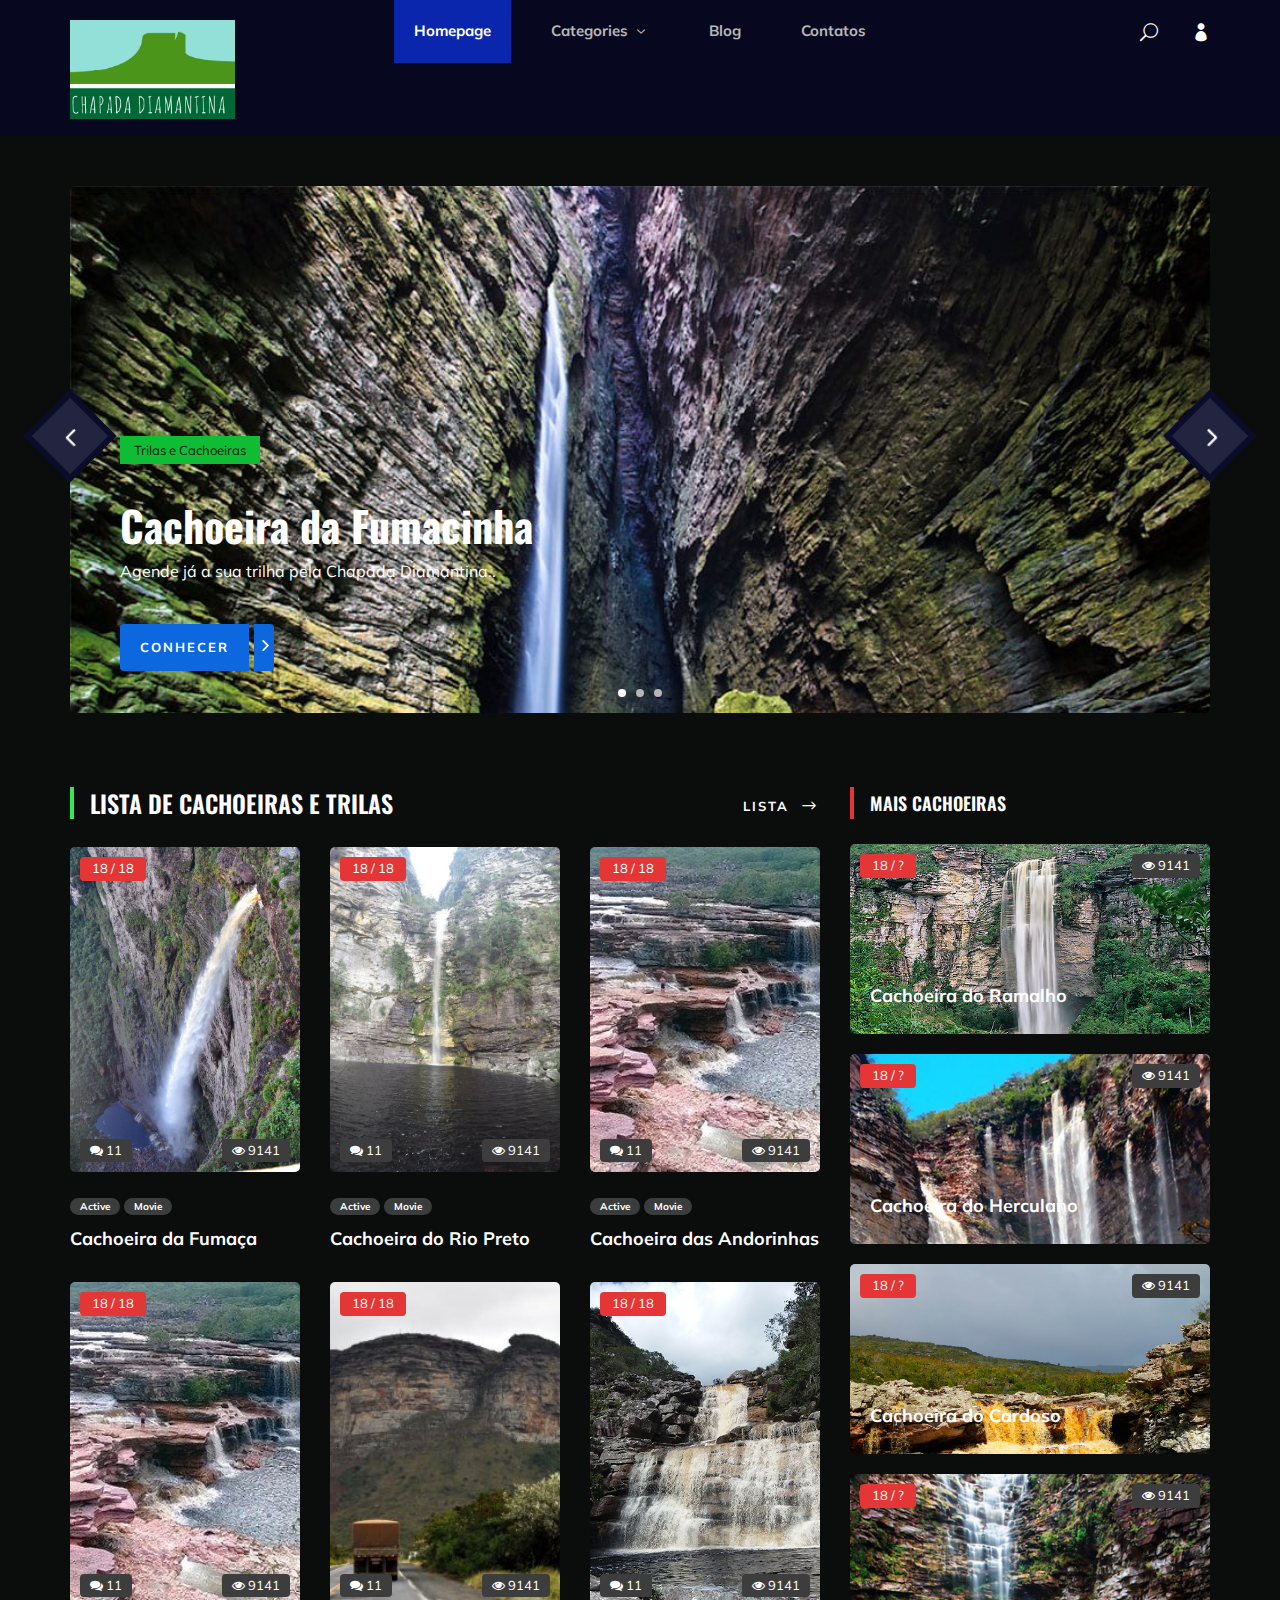
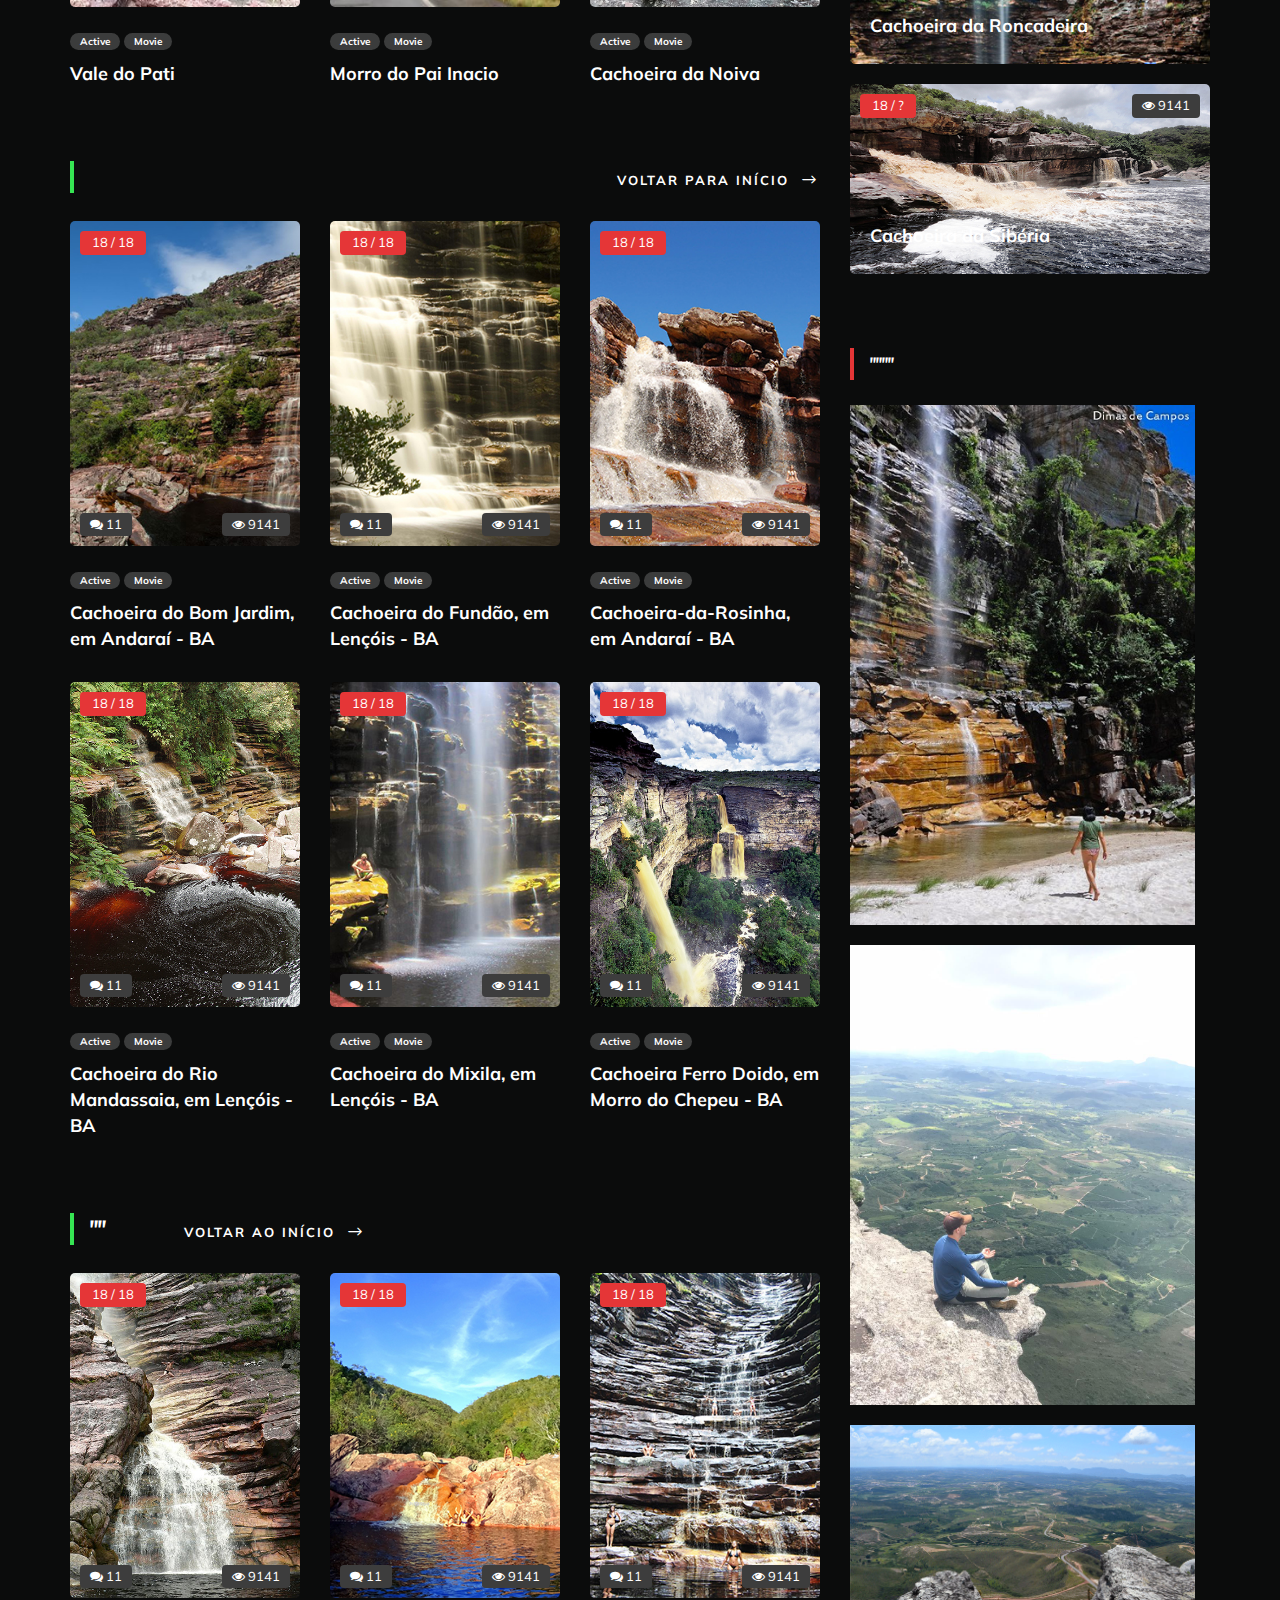
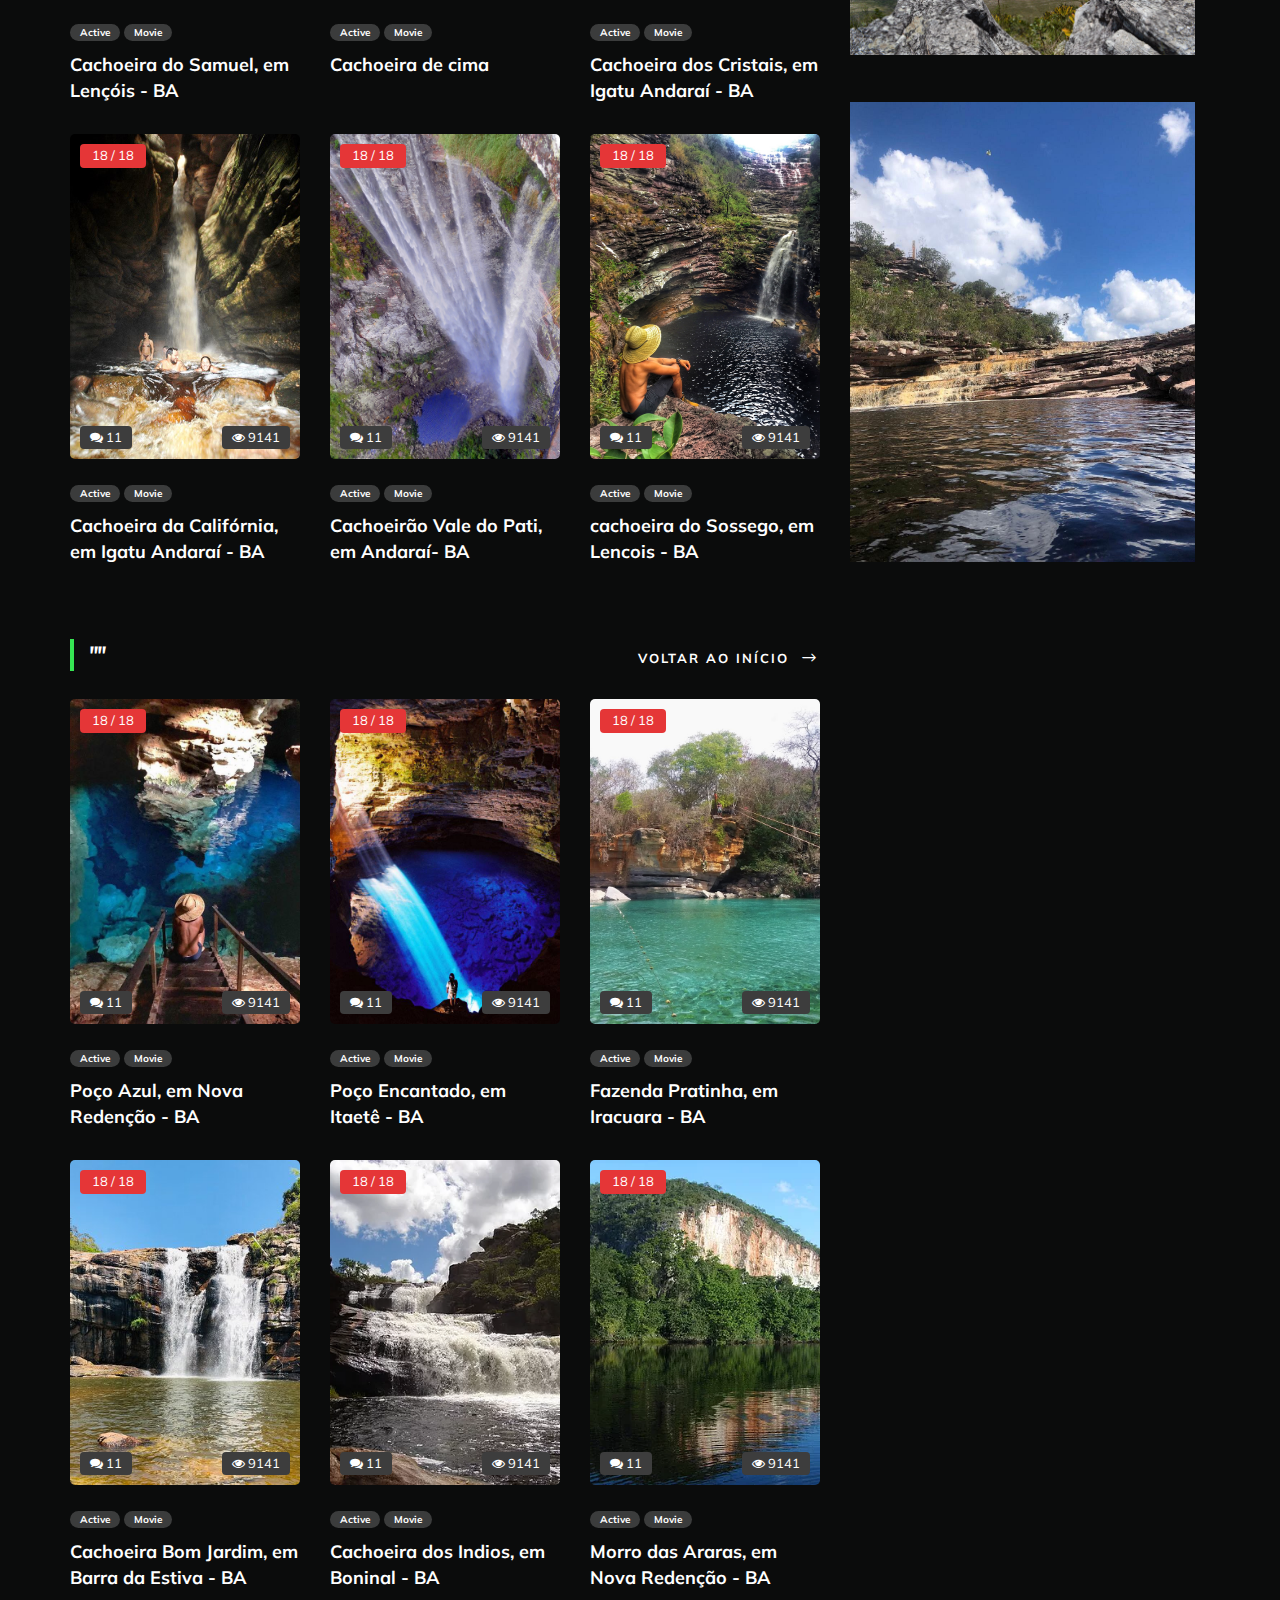
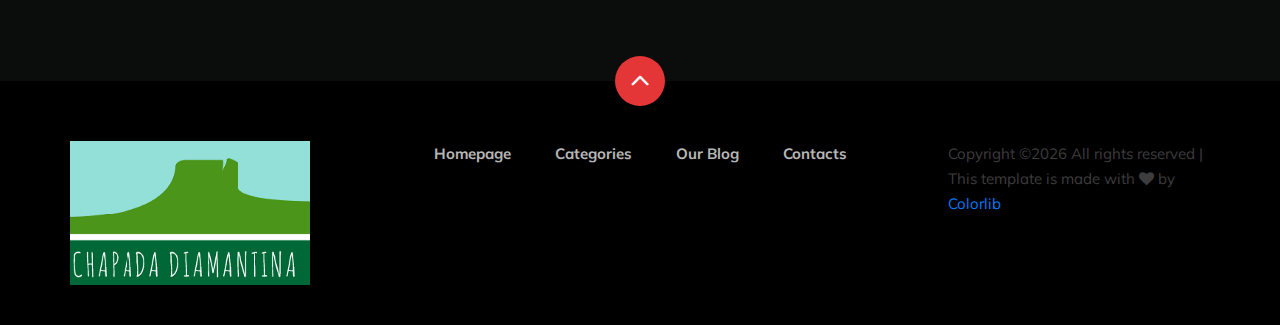
==== commit 42c3dbc5: "commit 5" ====
--- a/index.html
+++ b/index.html
@@ -3,11 +3,11 @@
 
 <head>
     <meta charset="UTF-8">
-    <meta name="description" content="Anime Template">
+    <meta name="description" content="Chapada Diamantina">
     <meta name="keywords" content="Anime, unica, creative, html">
     <meta name="viewport" content="width=device-width, initial-scale=1.0">
     <meta http-equiv="X-UA-Compatible" content="ie=edge">
-    <title>Turismo na Chapada</title>
+    <title>Cachoeiras e Trilhas</title>
 
     <!-- Google Font -->
     <link href="https://fonts.googleapis.com/css2?family=Oswald:wght@300;400;500;600;700&display=swap" rel="stylesheet">
@@ -49,18 +49,18 @@
                                 <li class="active"><a href="./index.html">Homepage</a></li>
                                 <li><a href="./categories.html">Categories <span class="arrow_carrot-down"></span></a>
                                     <ul class="dropdown">
-                                        <li><a href="./categories.html">Categories</a></li>
-                                        <li><a href="./anime-details.html">Anime Details</a></li>
-                                        <li><a href="./anime-watching.html">Anime Watching</a></li>
-                                        <li><a href="./blog-details.html">Blog Details</a></li>
+                                        <li><a href="./categories.html">Categorias</a></li>
+                                        <li><a href="./anime-details.html">Detales</a></li>
+                                        <li><a href="./anime-watching.html">Lista 1</a></li>
+                                        <li><a href="./blog-details.html">Lista 2</a></li>
                                         <li><a href="./signup.html">Sign Up</a></li>
                                         <li><a href="./login.html">Login</a></li>
                                     </ul>
                                 </li>
-                                <li><a href="./blog.html">Our Blog</a></li>
+                                <li><a href="./blog.html">Blog</a></li>
                                 <li><a href="#">Contatos</a></li>
                             </ul>
-                        </nav>
+                        </nav> 
                     </div>
                 </div>
                 <div class="col-lg-2">
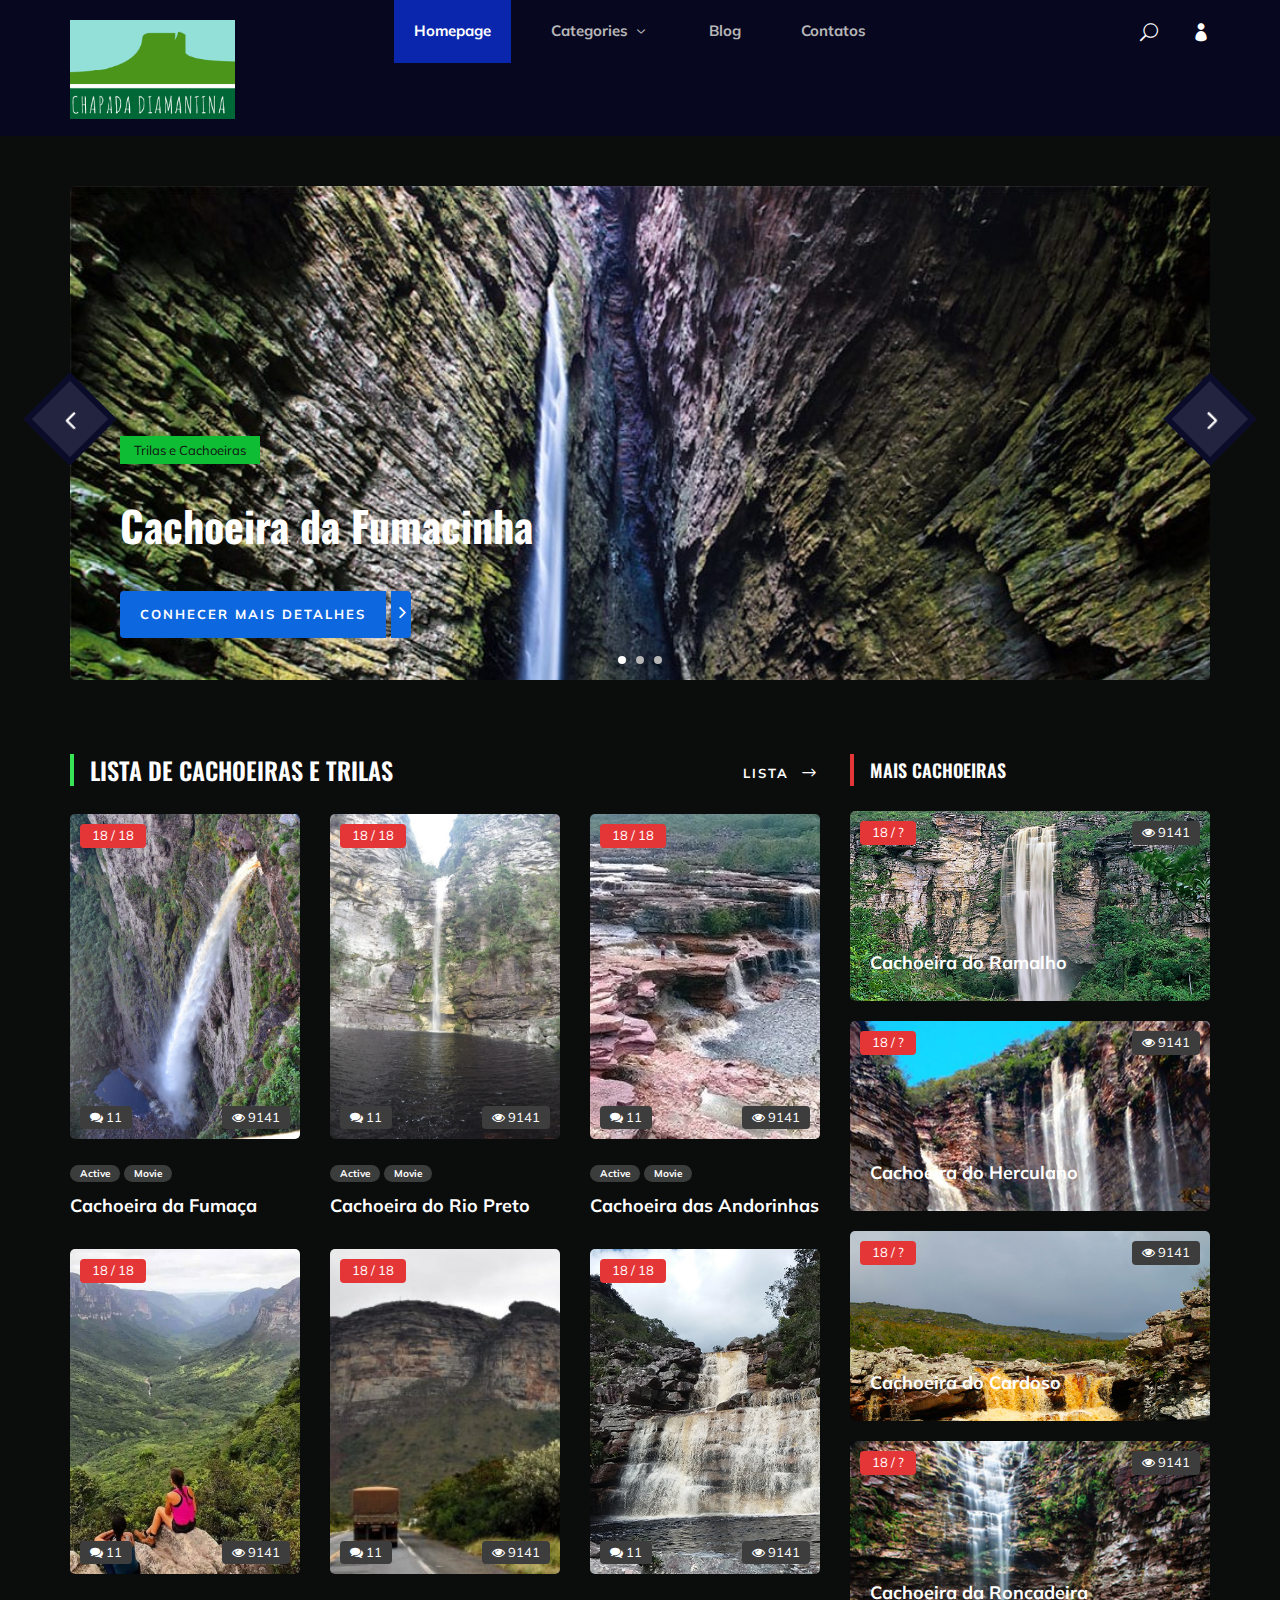
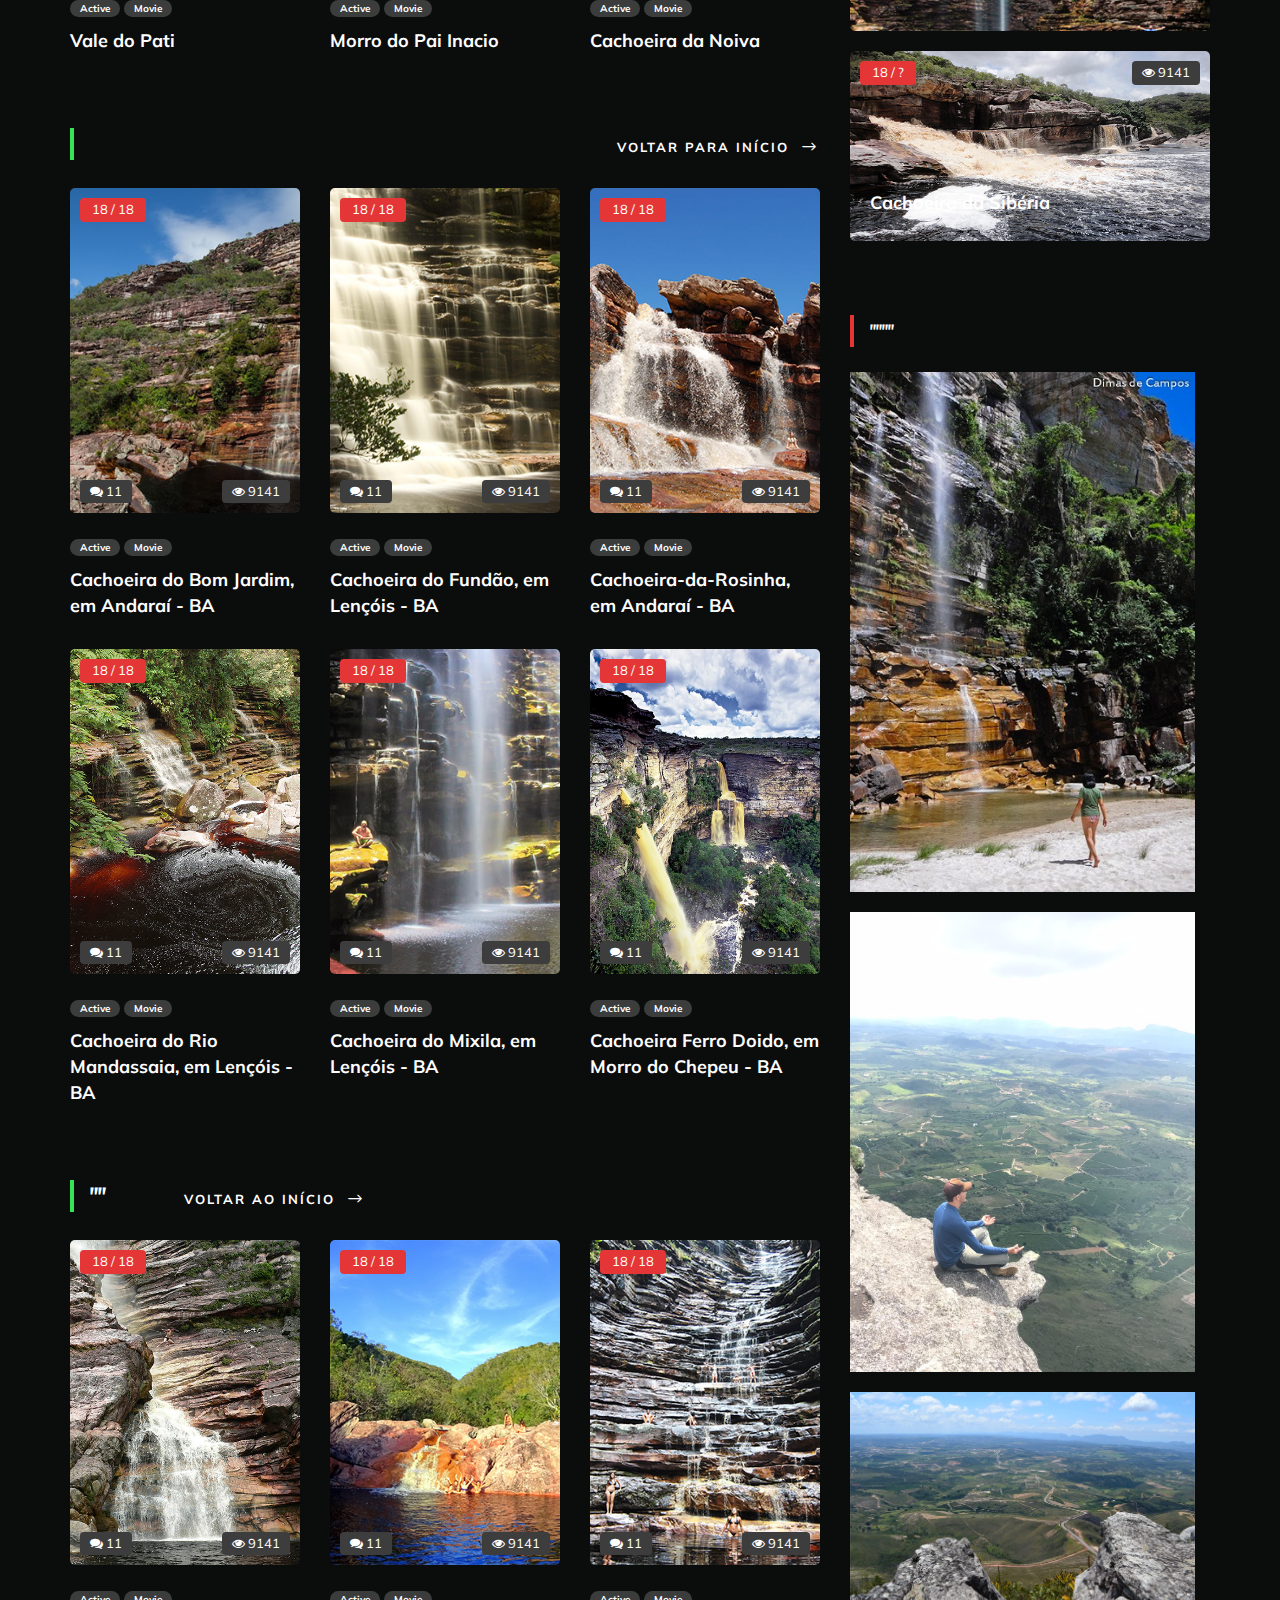
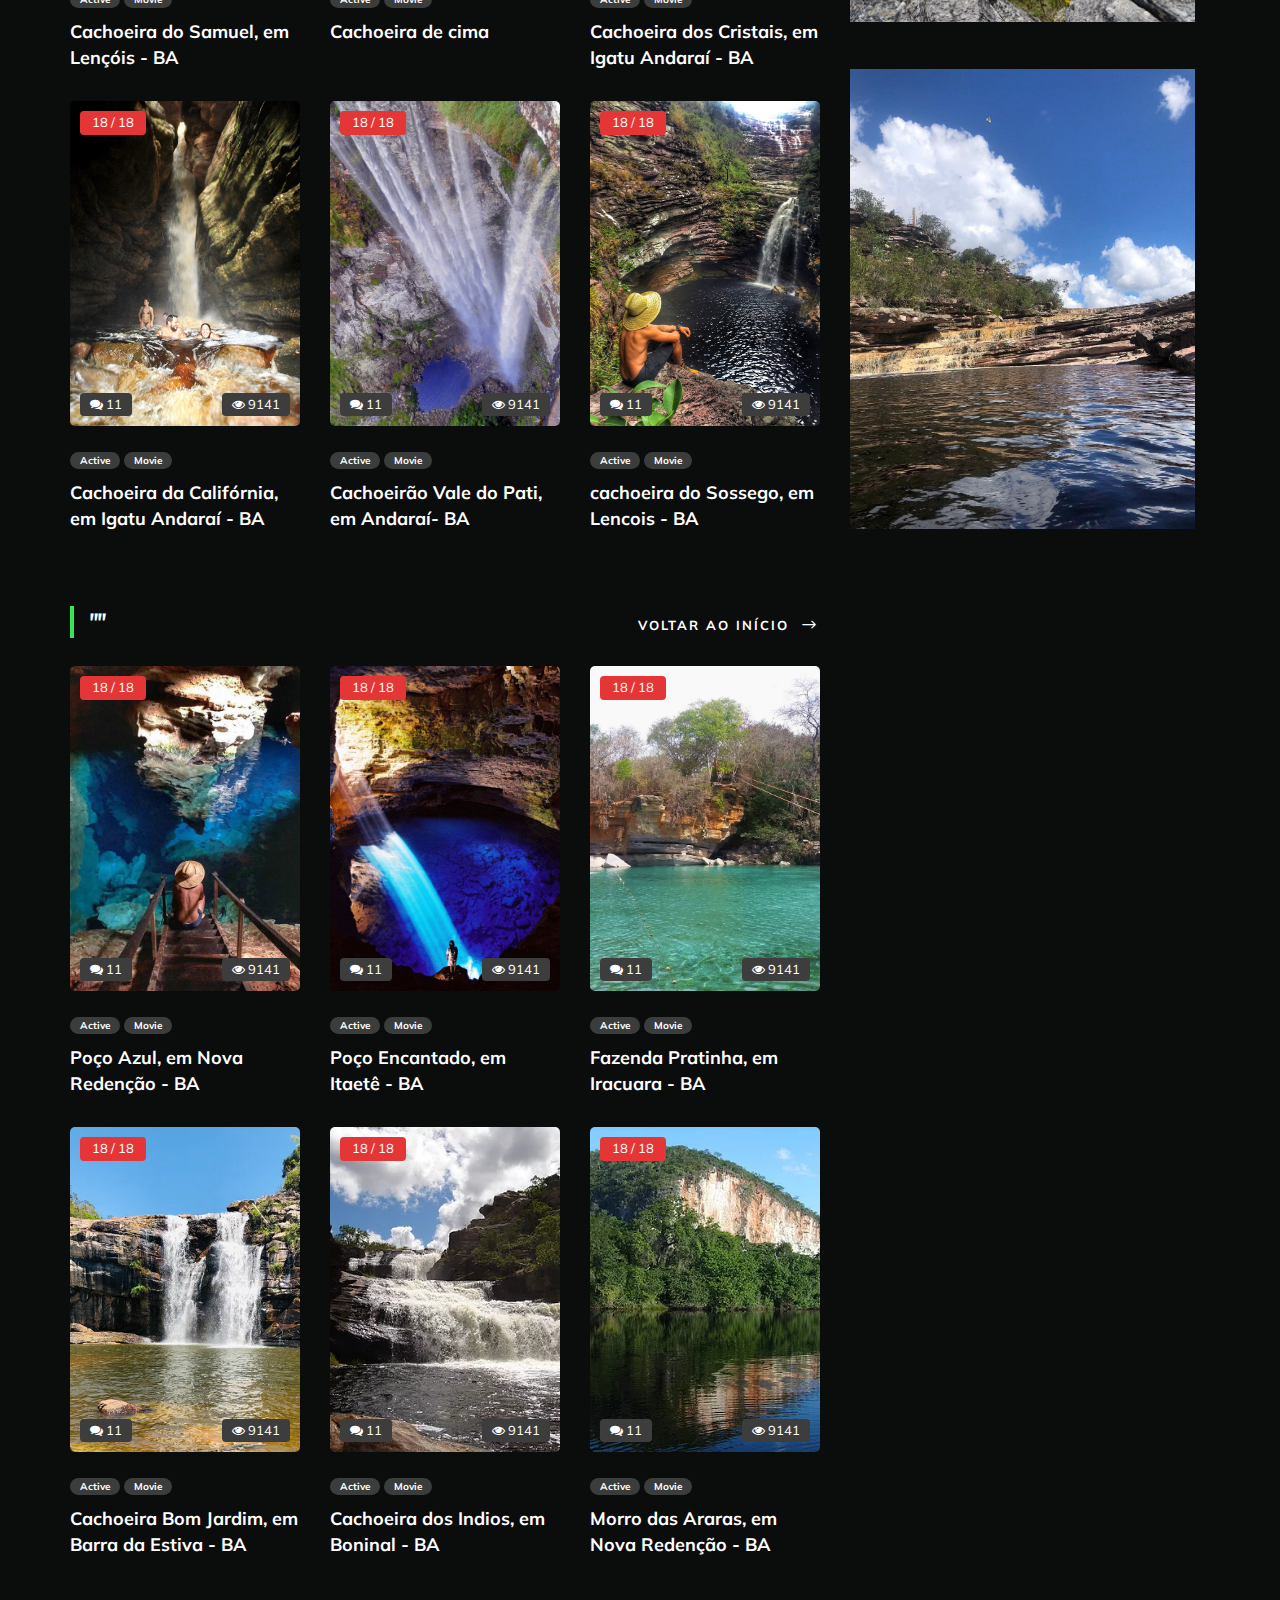
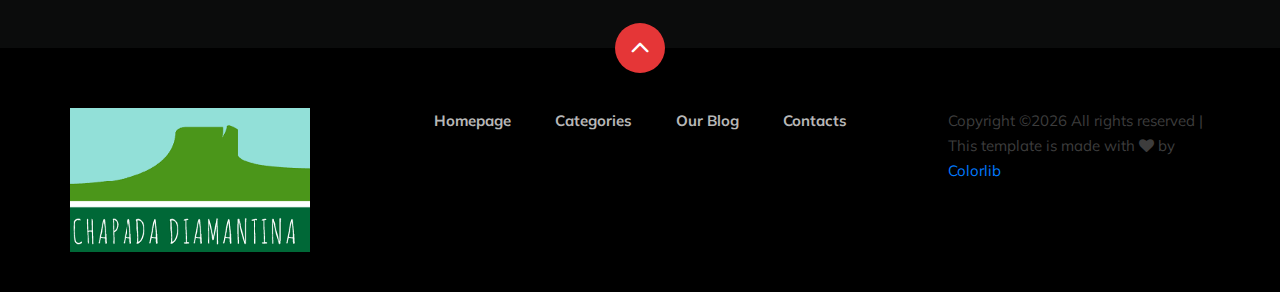
==== commit 7a5d3d48: "commit 6" ====
--- a/index.html
+++ b/index.html
@@ -85,8 +85,8 @@
                             <div class="hero__text">
                                 <div class="label">Trilas e Cachoeiras</div>
                                 <h2>Cachoeira da Fumacinha</h2>
-                                <p>Agende já a sua trilha pela Chapada Diamantina..</p>
-                                <a href="#"><span>Conhecer</span> <i class="fa fa-angle-right"></i></a>
+                                <p></p>
+                                <a href="#"><span>Conhecer mais detalhes</span> <i class="fa fa-angle-right"></i></a>
                             </div>
                         </div>
                     </div>
@@ -97,19 +97,19 @@
                             <div class="hero__text">
                                 <div class="label">Trilas e Cachoeiras</div>
                                 <h2>Cachoeira do Buracão</h2>
-                                <p>São 80m de queda dagua numa linda cachoeira...</p>
+                                <p></p>
                                 <a href="#"><span>Conhecer mais detalhes</span> <i class="fa fa-angle-right"></i></a>
                             </div>
                         </div>
                     </div>
                 </div>
-                <div class="hero__items set-bg" data-setbg="img/hero/cachoeira-do-licuri.jpg">
+                <div class="hero__items set-bg" data-setbg="img/hero/vale-do-pati.jpeg">
                     <div class="row">
                         <div class="col-lg-6">
                             <div class="hero__text">
                                 <div class="label">Trilhas e Cachoeiras</div>
-                                <h2>Cachoeira do Licuri</h2>
-                                <p>Um belo oassis escondido..</p>
+                                <h2>Vale do Pati</h2>
+                                <p></p>
                                 <a href="#"><span>Conhecer mais detalhes</span> <i class="fa fa-angle-right"></i></a>
                             </div>
                         </div>
@@ -190,7 +190,7 @@
                             </div>
                             <div class="col-lg-4 col-md-6 col-sm-6">
                                 <div class="product__item">
-                                    <div class="product__item__pic set-bg" data-setbg="img/cachoeiras_trilhas/cachoeira-das-andorinhas.jpg">
+                                    <div class="product__item__pic set-bg" data-setbg="img/cachoeiras_trilhas/vale-do-pati.jpeg">
                                         <div class="ep">18 / 18</div>
                                         <div class="comment"><i class="fa fa-comments"></i> 11</div>
                                         <div class="view"><i class="fa fa-eye"></i> 9141</div>
